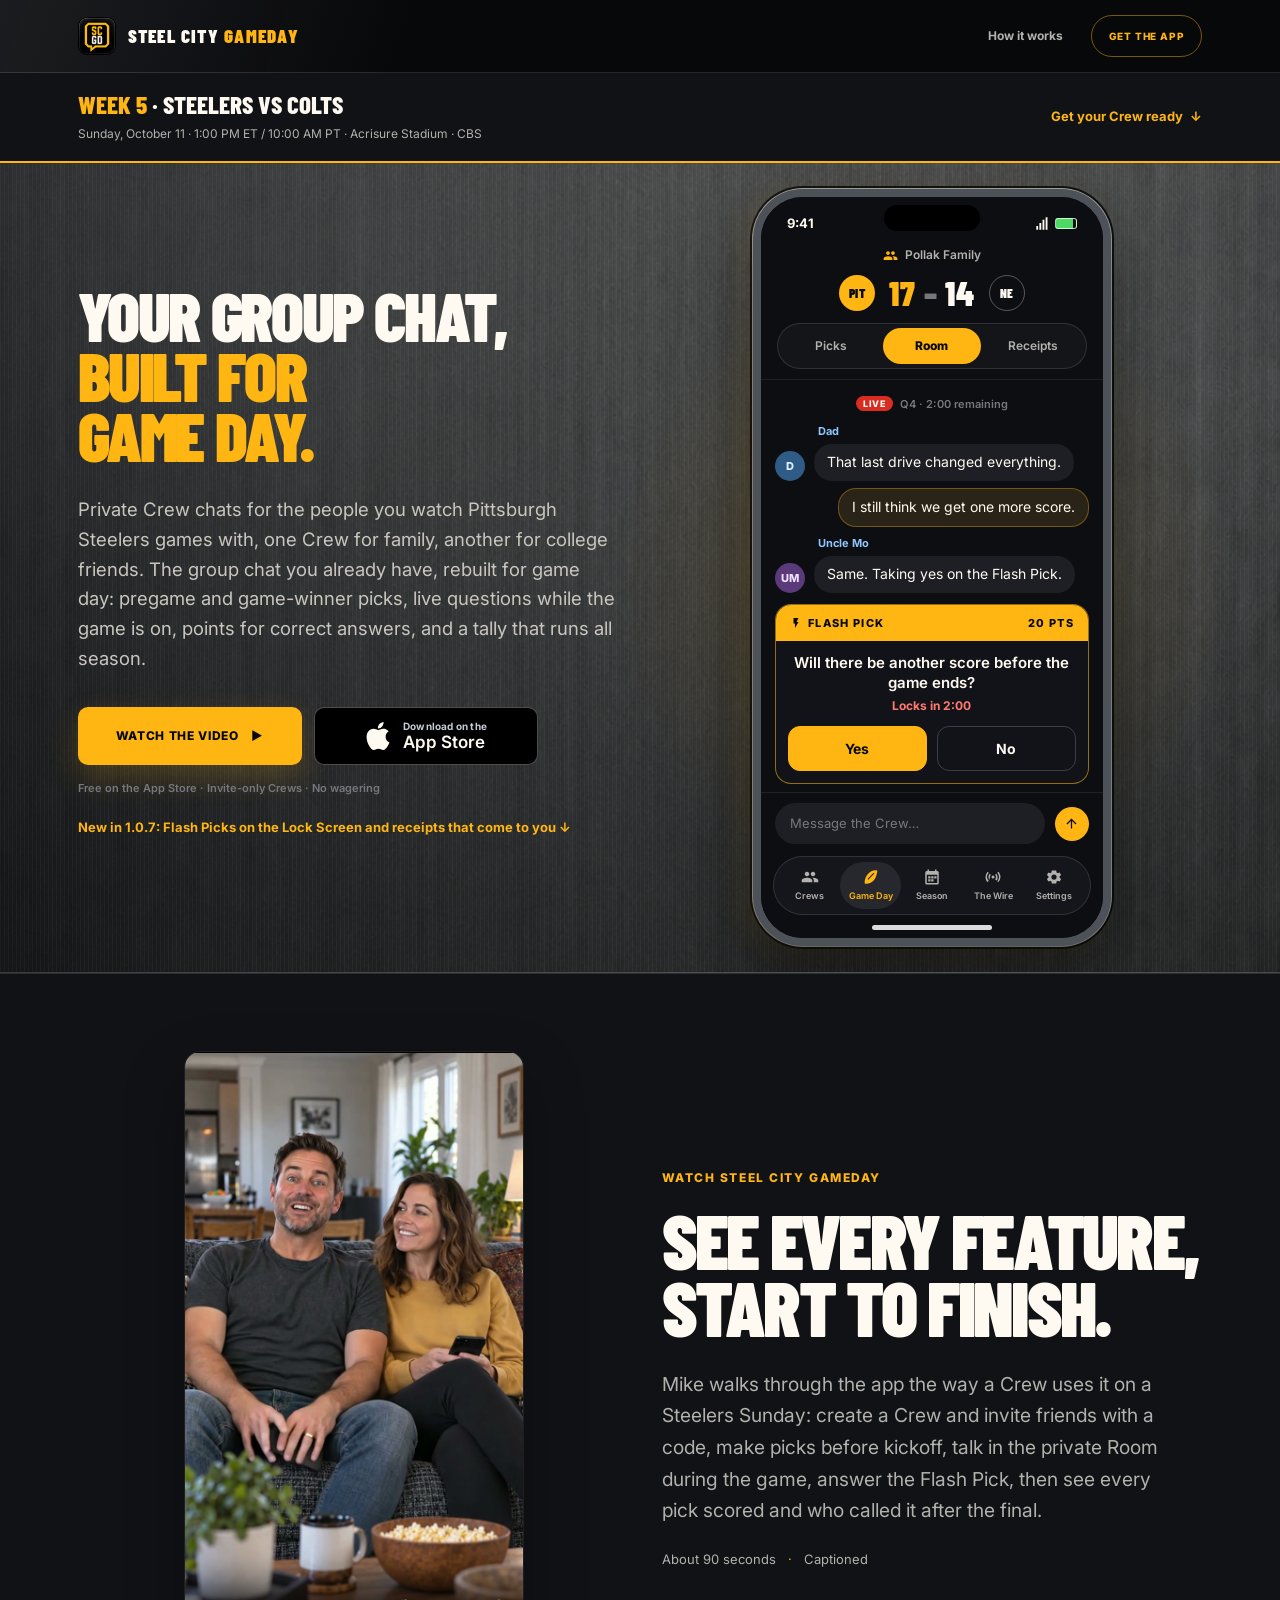
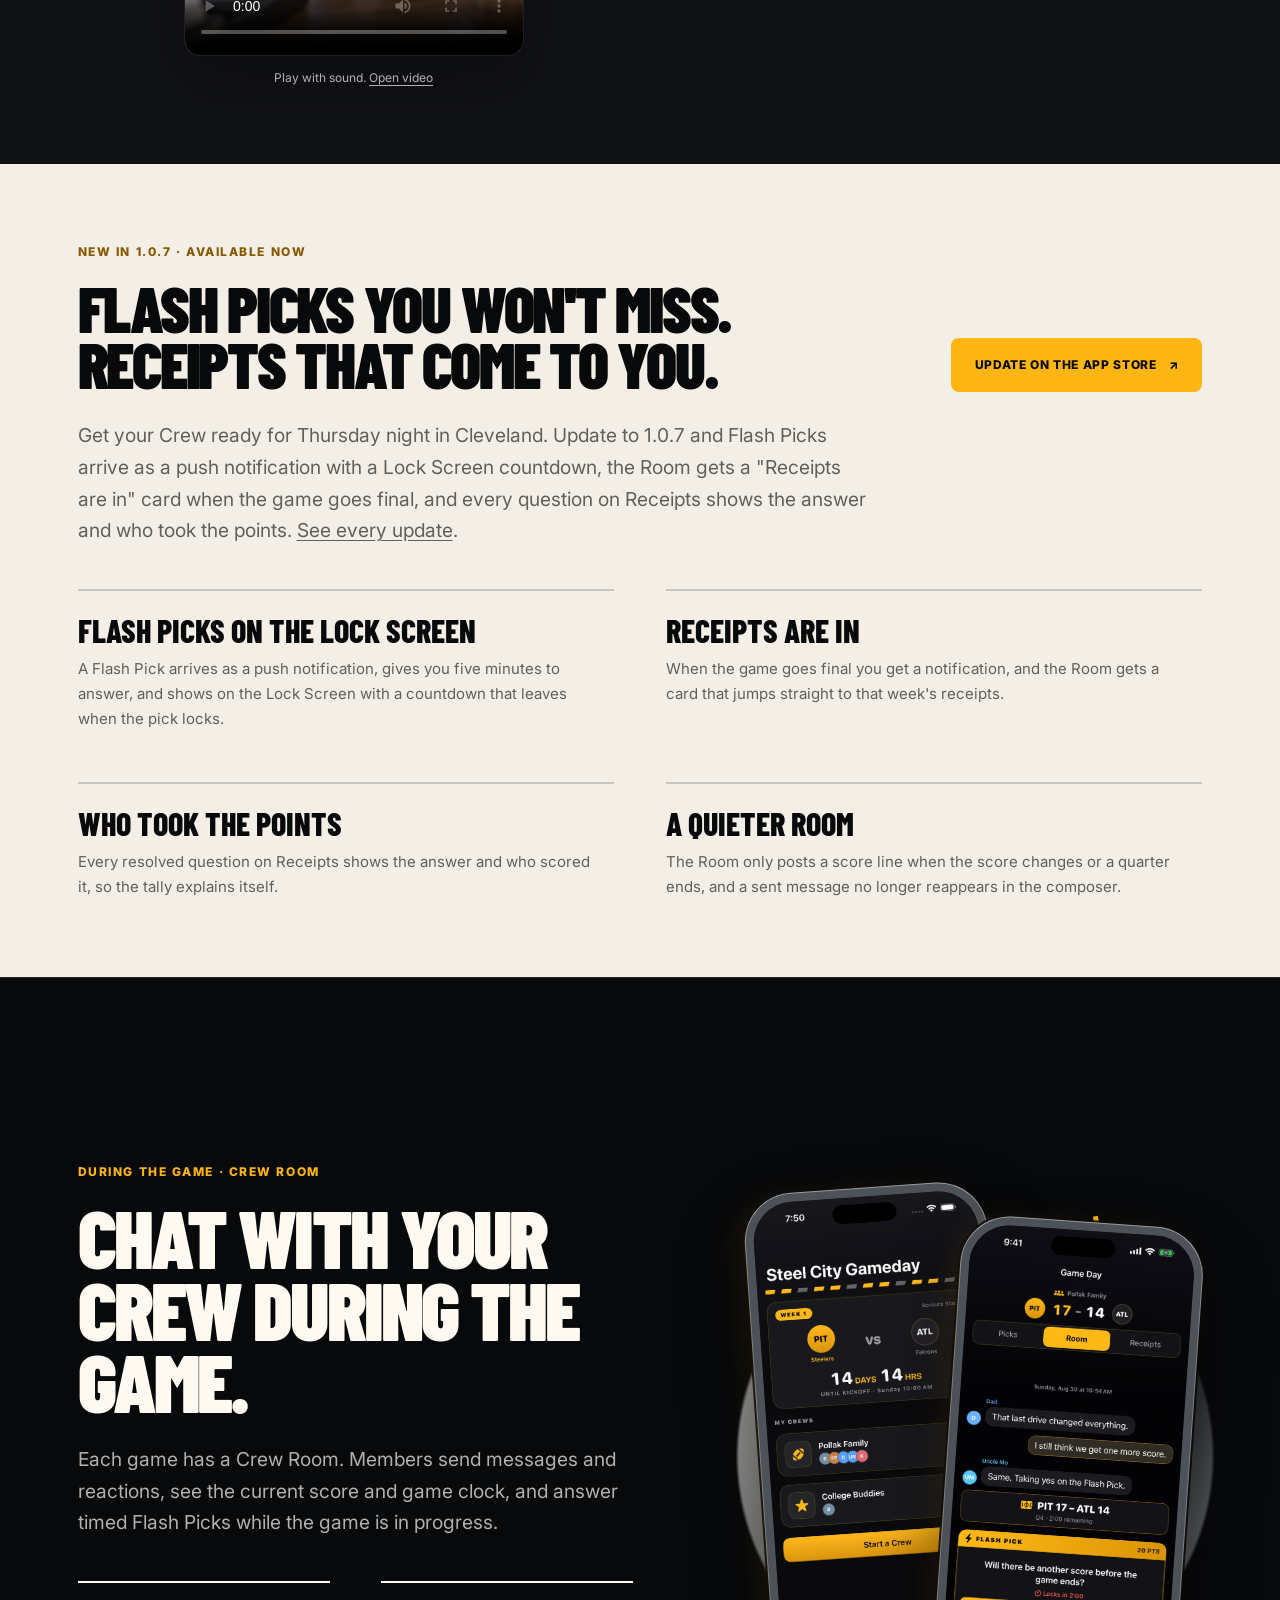
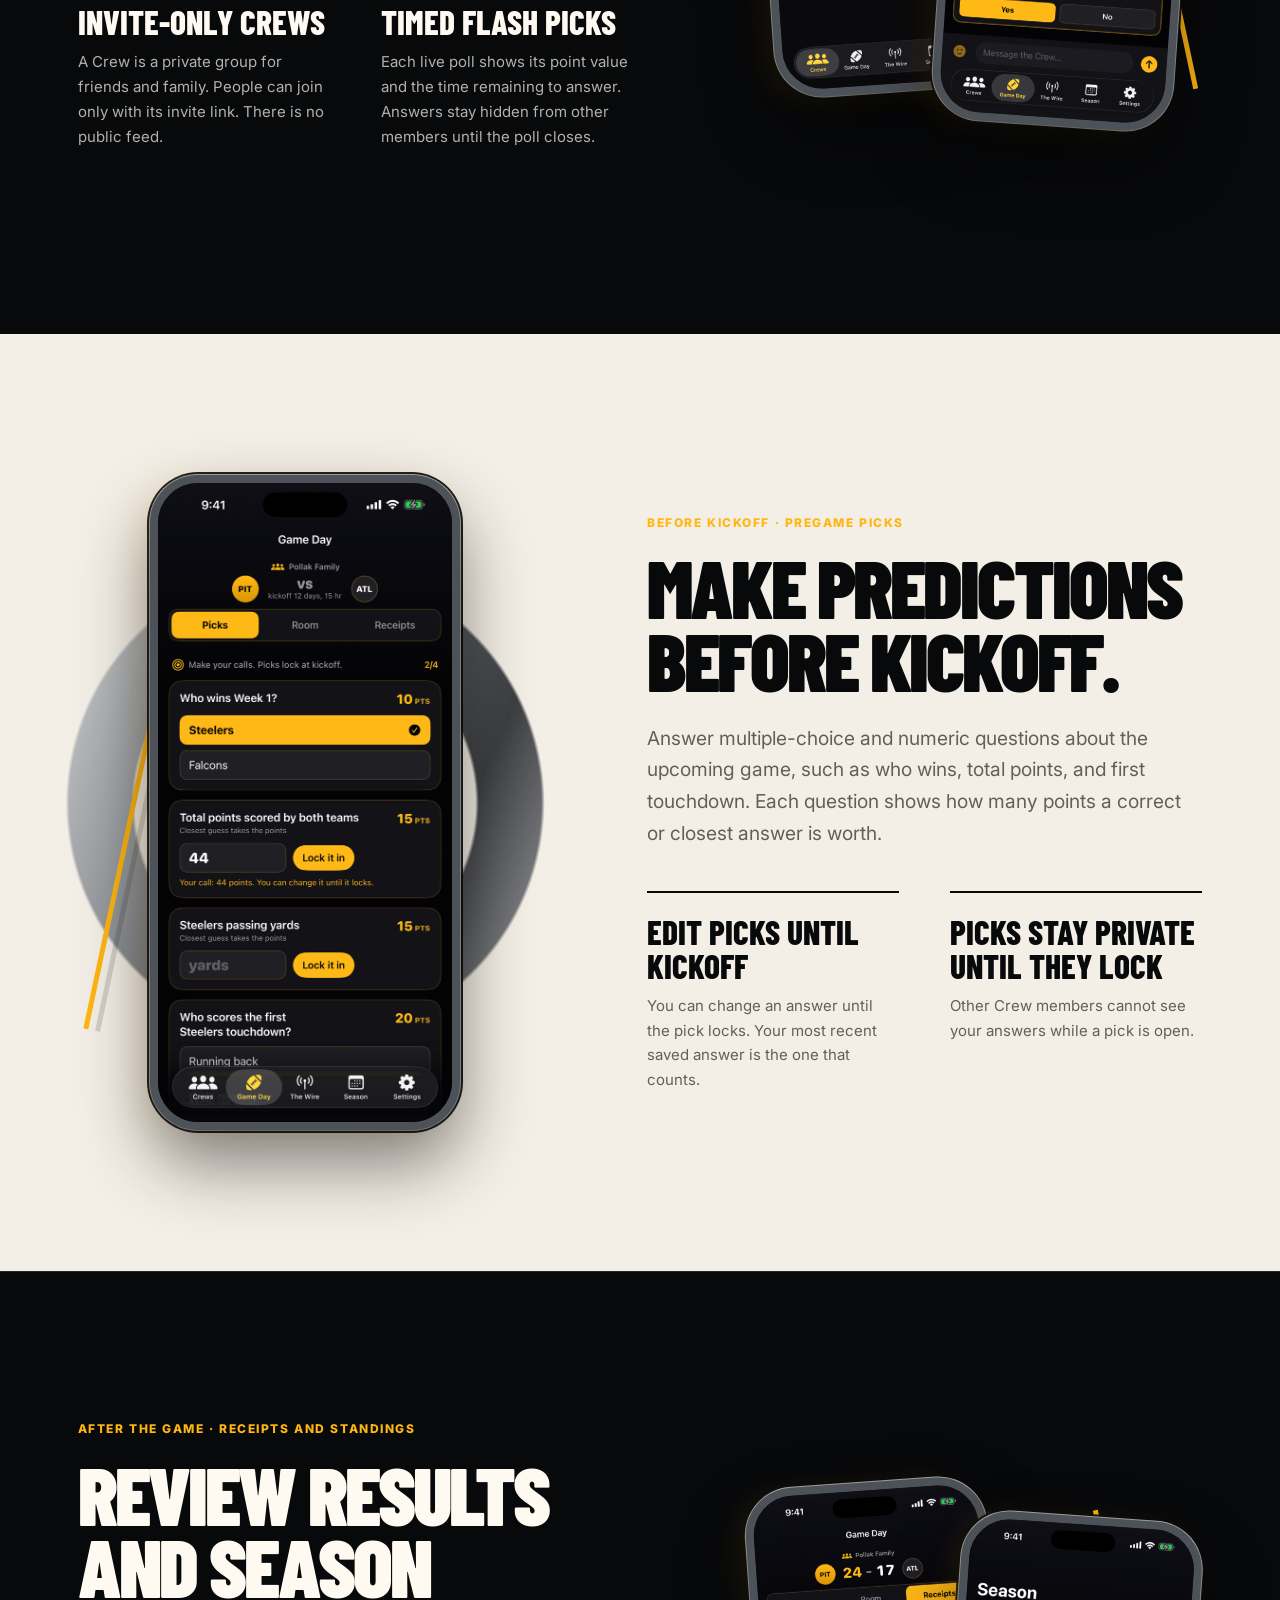
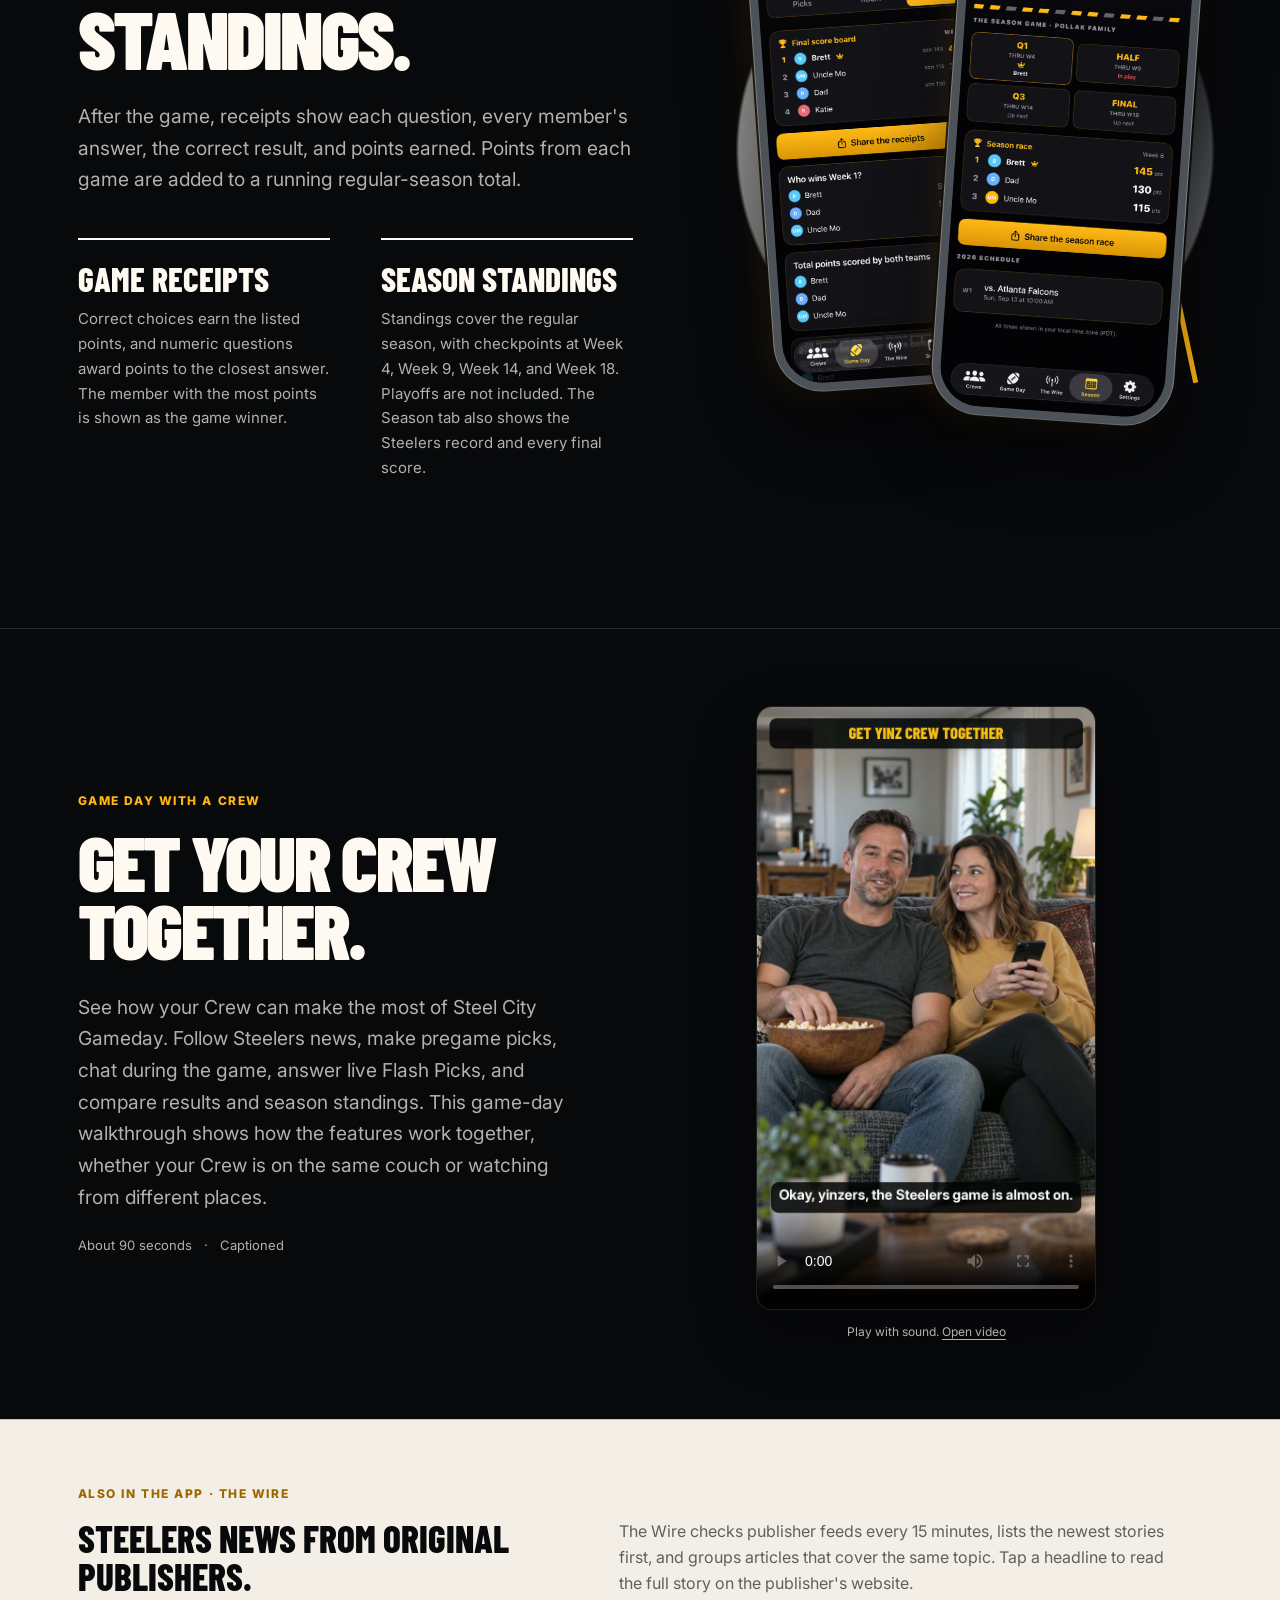
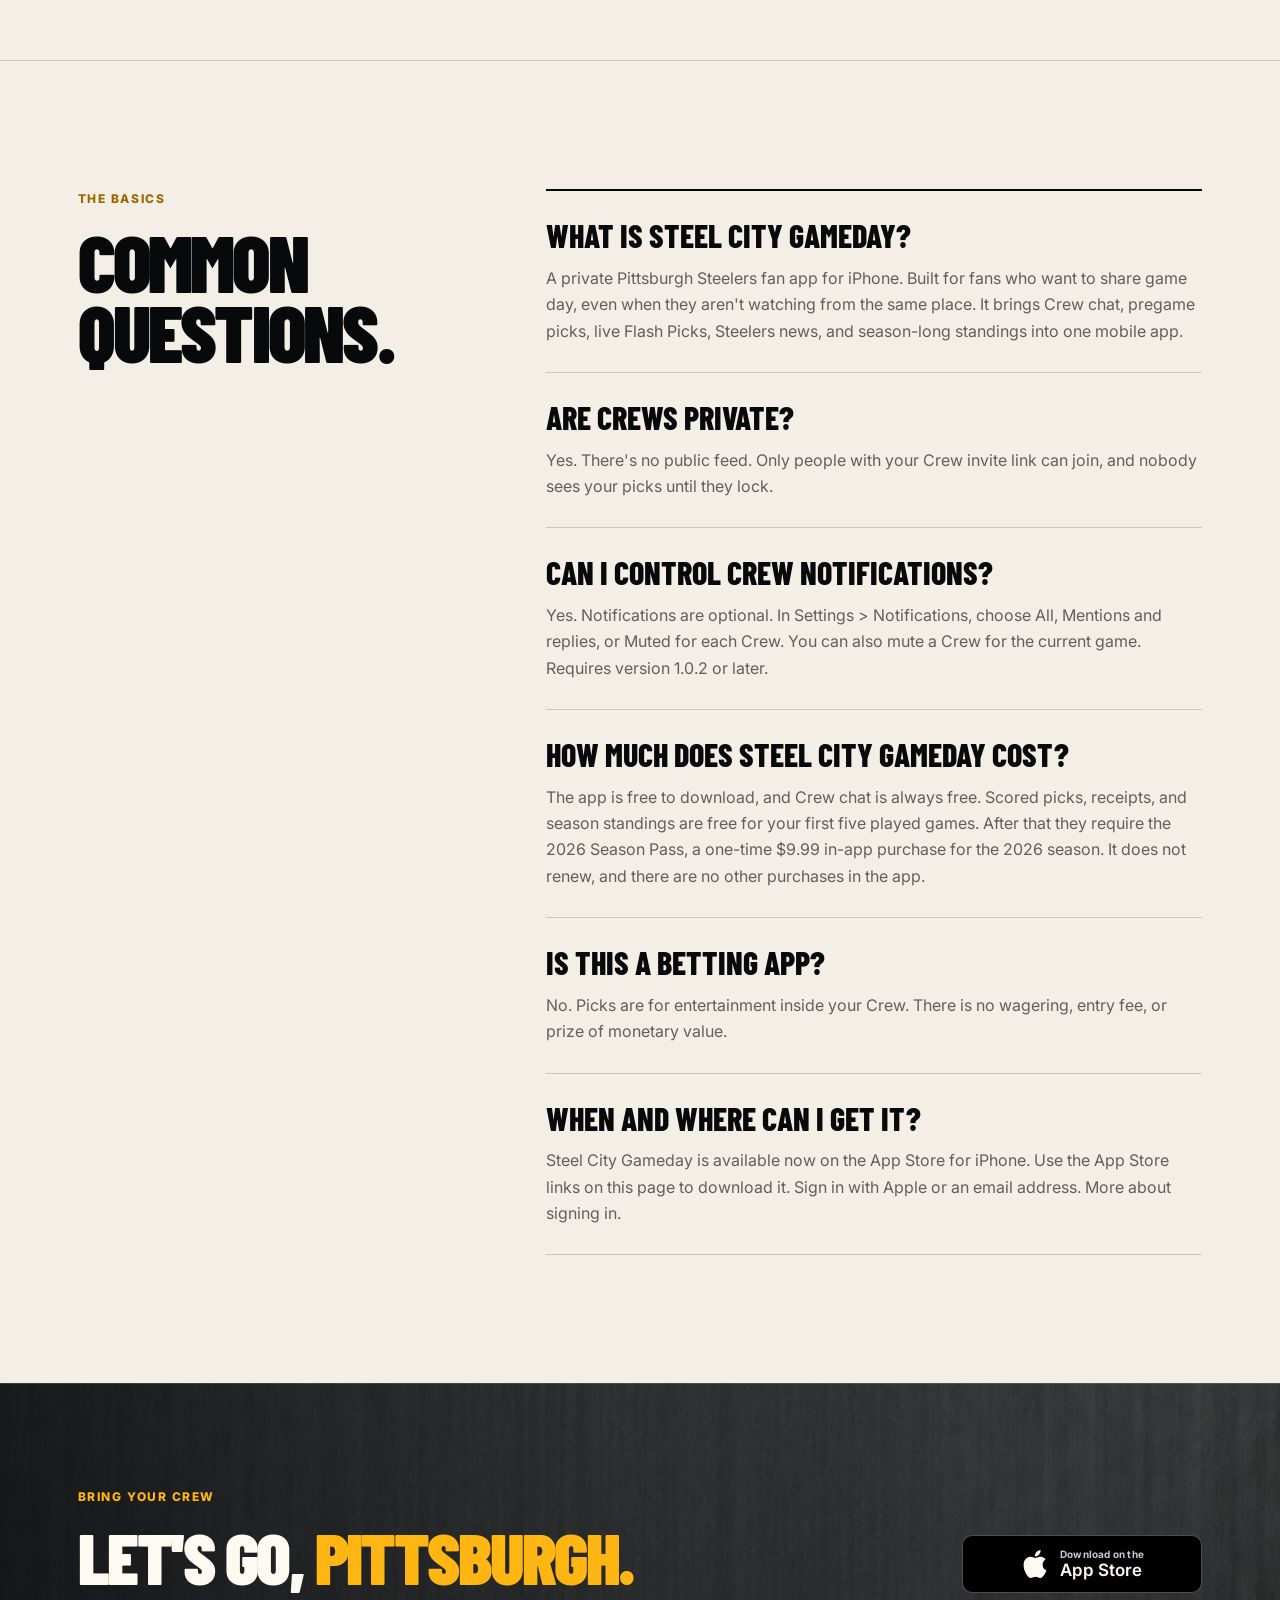
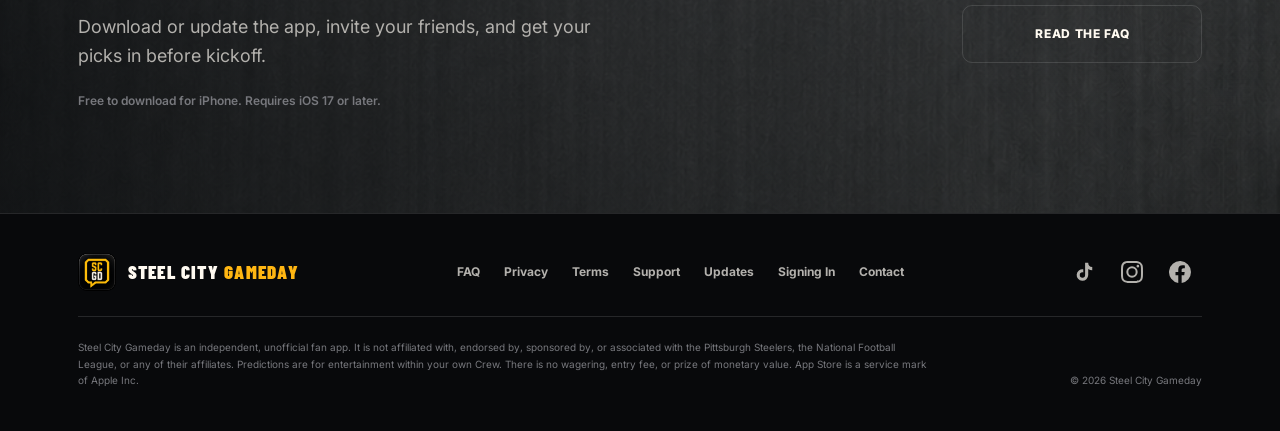
==== index.html @ 8f81e962 "kickoff band: Week 5 vs Colts (Sun Oct 11, 1 PM ET, Acrisure)" ====
<!doctype html>
<html lang="en">
<head>
  <meta charset="utf-8">
  <meta name="viewport" content="width=device-width, initial-scale=1">
  <title>Steel City Gameday | Pittsburgh Steelers Fan App for Picks, Crews and News</title>
  <meta name="description" content="A free Pittsburgh Steelers app for iPhone: private Crew groups, game day picks and predictions, live polls while the game is on, Steelers news, and season standings.">
  <meta name="robots" content="index,follow,max-image-preview:large">
  <meta name="theme-color" content="#08090b">
  <link rel="canonical" href="https://steelcitygameday.com/">
  <link rel="sitemap" type="application/xml" href="https://steelcitygameday.com/sitemap.xml">

  <meta property="og:title" content="Steel City Gameday | Pittsburgh Steelers Fan App">
  <meta property="og:description" content="Your Steelers group chat, rebuilt for game day: private Crews, pregame and game-winner picks, live Flash Picks during the game, and season standings with receipts. Free on the App Store.">
  <meta property="og:type" content="website">
  <meta property="og:url" content="https://steelcitygameday.com/">
  <meta property="og:site_name" content="Steel City Gameday">
  <meta property="og:locale" content="en_US">
  <meta property="og:image" content="https://steelcitygameday.com/assets/og-v3.png">
  <meta property="og:image:width" content="1200">
  <meta property="og:image:height" content="630">
  <meta property="og:image:alt" content="Steel City Gameday family Crew chatting and answering a live Flash Pick">
  <meta name="twitter:card" content="summary_large_image">
  <meta name="twitter:title" content="Steel City Gameday | Pittsburgh Steelers Fan App">
  <meta name="twitter:description" content="Your Steelers group chat, rebuilt for game day: private Crews, pregame and game-winner picks, live Flash Picks during the game, and season standings with receipts. Free on the App Store.">
  <meta name="twitter:image" content="https://steelcitygameday.com/assets/og-v3.png">
  <meta name="twitter:image:alt" content="Steel City Gameday family Crew chatting and answering a live Flash Pick">

  <script type="application/ld+json">
  {
    "@context": "https://schema.org",
    "@graph": [
      {
        "@type": "WebSite",
        "@id": "https://steelcitygameday.com/#website",
        "url": "https://steelcitygameday.com/",
        "name": "Steel City Gameday",
        "description": "A free Pittsburgh Steelers app for iPhone: private Crew groups, game day picks and predictions, live polls while the game is on, Steelers news, and season standings.",
        "inLanguage": "en-US"
      },
      {
        "@type": "MobileApplication",
        "@id": "https://steelcitygameday.com/#app",
        "name": "Steel City Gameday",
        "url": "https://steelcitygameday.com/",
        "description": "A free Pittsburgh Steelers app for iPhone: private Crew groups, game day picks and predictions, live polls while the game is on, Steelers news, and season standings.",
        "softwareVersion": "1.0.7",
        "operatingSystem": "iOS",
        "downloadUrl": "https://apps.apple.com/us/app/steel-city-gameday/id6806732803",
        "applicationCategory": "SportsApplication",
        "image": "https://steelcitygameday.com/assets/icon.png",
        "screenshot": [
          "https://steelcitygameday.com/assets/wire.png",
          "https://steelcitygameday.com/assets/crews.png",
          "https://steelcitygameday.com/assets/picks.png",
          "https://steelcitygameday.com/assets/room.png",
          "https://steelcitygameday.com/assets/receipts.png",
          "https://steelcitygameday.com/assets/season.png"
        ],
        "featureList": [
          "Steelers news updated throughout the week",
          "Private invite-only Crews",
          "Editable Pregame Picks and live Flash Picks",
          "Crew chat",
          "Crew message push notifications and replies from notifications",
          "Highlighted @mentions and per-Crew notification controls",
          "Saved message drafts and restored Room reading position",
          "Season standings and game receipts",
          "Sign in with Apple or email",
          "Steelers news from original publishers"
        ]
      },
      {
        "@type": "FAQPage",
        "@id": "https://steelcitygameday.com/#faq",
        "mainEntity": [
          {
            "@type": "Question",
            "name": "What is Steel City Gameday?",
            "acceptedAnswer": {
              "@type": "Answer",
              "text": "A private Pittsburgh Steelers fan app for iPhone. Built for fans who want to share game day, even when they aren't watching from the same place. It brings Crew chat, pregame picks, live Flash Picks, Steelers news, and season-long standings into one mobile app."
            }
          },
          {
            "@type": "Question",
            "name": "Are Crews private?",
            "acceptedAnswer": {
              "@type": "Answer",
              "text": "Yes. There's no public feed. Only people with your Crew invite link can join, and nobody sees your picks until they lock."
            }
          },
          {
            "@type": "Question",
            "name": "Can I control Crew notifications?",
            "acceptedAnswer": {
              "@type": "Answer",
              "text": "Yes. Notifications are optional. In Settings > Notifications, choose All, Mentions and replies, or Muted for each Crew. You can also mute a Crew for the current game. Requires version 1.0.2 or later."
            }
          },
          {
            "@type": "Question",
            "name": "How much does Steel City Gameday cost?",
            "acceptedAnswer": {
              "@type": "Answer",
              "text": "The app is free to download, and Crew chat is always free. Scored picks, receipts, and season standings are free for your first five played games. After that they require the 2026 Season Pass, a one-time $9.99 in-app purchase for the 2026 season. It does not renew, and there are no other purchases in the app."
            }
          },
          {
            "@type": "Question",
            "name": "Is this a betting app?",
            "acceptedAnswer": {
              "@type": "Answer",
              "text": "No. Picks are for entertainment inside your Crew. There is no wagering, entry fee, or prize of monetary value."
            }
          },
          {
            "@type": "Question",
            "name": "When and where can I get it?",
            "acceptedAnswer": {
              "@type": "Answer",
              "text": "Steel City Gameday is available now on the App Store for iPhone. Use the App Store links on this page to download it. Sign in with Apple or an email address."
            }
          }
        ]
      }
    ]
  }
  </script>

  <link rel="icon" href="assets/icon.png" type="image/png">
  <link rel="apple-touch-icon" href="assets/icon.png">
  <link rel="preconnect" href="https://fonts.googleapis.com">
  <link rel="preconnect" href="https://fonts.gstatic.com" crossorigin>
  <link href="https://fonts.googleapis.com/css2?family=Barlow+Condensed:wght@700;800;900&amp;family=Inter:wght@400;500;600;700;800&amp;display=swap" rel="stylesheet">

  <style>
    :root {
      --ink: #08090b;
      --ink-soft: #111216;
      --panel: #18191e;
      --paper: #f4efe6;
      --paper-muted: #615f5c;
      --white: #fffaf1;
      --muted: #b3b1ad;
      --quiet: #77787d;
      --gold: #ffb612;
      --gold-light: #ffd261;
      --steel: #72777f;
      --steel-light: #c4c7ca;
      --steel-dark: #24272c;
      --line: rgba(255, 255, 255, .12);
      --dark-line: rgba(8, 9, 11, .18);
      --display: "Barlow Condensed", "Arial Narrow", Impact, sans-serif;
      --body: Inter, -apple-system, BlinkMacSystemFont, "Segoe UI", sans-serif;
      --max: 1240px;
      --gutter: clamp(22px, 4.5vw, 64px);
      --section: clamp(84px, 10vw, 144px);
    }

    * { box-sizing: border-box; }
    html { scroll-behavior: smooth; background: var(--ink); }
    body {
      min-width: 320px;
      margin: 0;
      overflow-x: hidden;
      background: var(--ink);
      color: var(--white);
      font: 400 16px/1.65 var(--body);
      -webkit-font-smoothing: antialiased;
      text-rendering: optimizeLegibility;
    }

    a { color: inherit; text-decoration: none; }
    img { display: block; max-width: 100%; height: auto; }
    h1, h2, h3, p, figure { margin: 0; }
    ::selection { background: var(--gold); color: var(--ink); }
    :focus-visible { outline: 3px solid var(--gold); outline-offset: 4px; }

    .skip-link {
      position: fixed;
      z-index: 1000;
      top: 12px;
      left: 12px;
      border-radius: 8px;
      padding: 10px 14px;
      background: var(--gold);
      color: var(--ink);
      font-weight: 800;
      transform: translateY(-160%);
    }
    .skip-link:focus { transform: translateY(0); }
    .wrap { width: min(100%, var(--max)); margin-inline: auto; padding-inline: var(--gutter); }
    .display {
      font-family: var(--display);
      font-weight: 900;
      letter-spacing: -.035em;
      line-height: .88;
      text-transform: uppercase;
    }
    .button {
      display: inline-flex;
      min-height: 54px;
      align-items: center;
      justify-content: center;
      gap: 12px;
      border: 1px solid transparent;
      border-radius: 8px;
      padding-inline: 23px;
      font-size: 12px;
      font-weight: 800;
      letter-spacing: .055em;
      text-transform: uppercase;
      transition: background .2s ease, border-color .2s ease, color .2s ease, transform .2s ease;
    }
    .button:hover { transform: translateY(-2px); }
    .button-primary { background: var(--gold); color: var(--ink); }
    .button-primary:hover { background: var(--gold-light); }
    .button-quiet { border-color: var(--line); color: var(--white); }
    .button-quiet:hover { border-color: rgba(255, 182, 18, .55); color: var(--gold); }

    /* Header */
    .site-header {
      position: relative;
      z-index: 20;
      border-bottom: 1px solid var(--line);
      background:
        linear-gradient(110deg, rgba(107, 112, 119, .2), transparent 32%),
        rgba(8, 9, 11, .96);
    }
    .nav { display: flex; min-height: 72px; align-items: center; gap: 28px; }
    .brand { display: inline-flex; min-height: 44px; align-items: center; gap: 12px; }
    .brand-icon { width: 38px; height: 38px; border-radius: 9px; }
    .brand-name {
      font: 900 19px/.95 var(--display);
      letter-spacing: .065em;
      text-transform: uppercase;
    }
    .brand-name span { color: var(--gold); }
    .nav-link {
      display: inline-flex;
      min-height: 44px;
      align-items: center;
      margin-left: auto;
      color: var(--muted);
      font-size: 12px;
      font-weight: 700;
    }
    .nav-link:hover { color: var(--white); }
    .nav-cta {
      display: inline-flex;
      min-height: 42px;
      align-items: center;
      justify-content: center;
      border: 1px solid rgba(255, 182, 18, .45);
      border-radius: 999px;
      padding-inline: 17px;
      color: var(--gold);
      font-size: 10px;
      font-weight: 800;
      letter-spacing: .08em;
      text-transform: uppercase;
    }
    .nav-cta:hover { background: var(--gold); color: var(--ink); }

    /* Next game */
    .kickoff-band { border-bottom: 2px solid var(--gold); background: var(--ink-soft); }
    .kickoff-inner { display: flex; align-items: center; justify-content: space-between; flex-wrap: wrap; gap: 12px 28px; padding-block: 18px; }
    .kickoff-matchup { font: 800 25px/1.1 var(--display); text-transform: uppercase; }
    .kickoff-matchup span { color: var(--gold); }
    .kickoff-time { margin-top: 5px; color: var(--muted); font-size: 12px; }
    .kickoff-link { display: inline-flex; min-height: 44px; align-items: center; gap: 7px; color: var(--gold); font-size: 13px; font-weight: 700; }
    .kickoff-link:hover { color: var(--gold-light); }

    /* Hero */
    .hero {
      position: relative;
      overflow: hidden;
      border-bottom: 1px solid rgba(255, 255, 255, .16);
      background:
        linear-gradient(105deg, rgba(8, 10, 12, .78) 0%, rgba(8, 10, 12, .58) 48%, rgba(8, 10, 12, .42) 100%),
        url("assets/hero-steel-texture.png") center 46% / cover no-repeat;
      isolation: isolate;
    }
    .hero::before {
      position: absolute;
      inset: 0;
      z-index: -1;
      background:
        repeating-linear-gradient(90deg, rgba(255, 255, 255, .035) 0 1px, rgba(0, 0, 0, .03) 1px 2px, transparent 2px 4px),
        linear-gradient(180deg, rgba(255, 255, 255, .03), rgba(0, 0, 0, .18));
      content: "";
    }
    .hero-grid {
      position: relative;
      display: grid;
      min-height: min(790px, calc(100svh - 73px));
      grid-template-columns: minmax(0, 1fr) minmax(500px, .98fr);
      align-items: stretch;
      gap: clamp(18px, 2.5vw, 40px);
    }
    .hero-copy {
      position: relative;
      z-index: 2;
      display: flex;
      max-width: 650px;
      flex-direction: column;
      justify-content: center;
      padding-block: 76px;
      padding-right: 12px;
    }
    .hero h1 { max-width: 660px; font-size: clamp(60px, 5.3vw, 78px); }
    .hero h1 span { display: block; }
    .hero h1 .gold { color: var(--gold); }
    .hero-lede {
      max-width: 585px;
      margin-top: 30px;
      color: #c9c6c0;
      font-size: clamp(17px, 1.45vw, 20px);
      line-height: 1.6;
    }
    .hero-actions { display: flex; flex-wrap: wrap; gap: 12px; margin-top: 34px; }
    .hero-actions .button-primary {
      width: 224px;
      min-height: 58px;
      border-radius: 10px;
      box-shadow: 0 12px 30px rgba(255, 182, 18, .2);
    }
    .appstore-download {
      display: inline-flex;
      width: 224px;
      min-height: 58px;
      align-items: center;
      justify-content: center;
      gap: 11px;
      border: 1px solid rgba(255, 255, 255, .3);
      border-radius: 10px;
      padding: 7px 14px;
      background: #000;
      color: var(--white);
    }
    .appstore-download:hover { border-color: var(--gold); }
    .appstore-download:focus-visible { outline: 3px solid var(--gold); outline-offset: 4px; }
    .appstore-download svg { width: 28px; height: 28px; flex: 0 0 auto; fill: currentColor; }
    .appstore-download-text { display: flex; flex-direction: column; line-height: 1; }
    .appstore-download-text small {
      color: #c3ccd4;
      font-size: 10px;
      font-weight: 700;
      letter-spacing: .02em;
    }
    .appstore-download-text strong { margin-top: 3px; font-size: 17px; font-weight: 600; }
    .hero-note { margin-top: 14px; color: var(--quiet); font-size: 11px; font-weight: 600; }
    .hero-release { align-self: flex-start; display: inline-flex; min-height: 44px; align-items: center; margin-top: 8px; color: var(--gold); font-size: 13px; font-weight: 700; }
    .hero-release:hover { color: var(--gold-light); }

    /* Hero: live Crew Room card */
    .hero-art {
      position: relative;
      display: flex;
      align-items: center;
      justify-content: center;
      padding-block: 26px;
    }
    .hero-art::before {
      position: absolute;
      inset: 12% -6% 8% -10%;
      z-index: 0;
      background: radial-gradient(ellipse at 50% 50%, rgba(255, 182, 18, .16) 0%, rgba(255, 182, 18, .05) 45%, transparent 70%);
      content: "";
      pointer-events: none;
    }
    .room-phone {
      position: relative;
      z-index: 1;
      width: min(100%, 358px);
      overflow: hidden;
      border: 8px solid #4d5158;
      border-radius: 50px;
      background: #0d0e11;
      box-shadow:
        0 34px 70px rgba(0, 0, 0, .5),
        -10px 4px 28px rgba(255, 182, 18, .1),
        0 0 0 1px #a3a7ad,
        0 0 0 3px rgba(8, 9, 11, .9);
    }
    .room {
      display: flex;
      width: 100%;
      aspect-ratio: 9 / 19.5;
      flex-direction: column;
      background: #0d0e11;
      color: var(--white);
      font-family: var(--body);
      overflow: hidden;
    }
    .room-status {
      position: relative;
      display: flex;
      height: 44px;
      align-items: center;
      justify-content: space-between;
      padding: 8px 26px 0;
      font-size: 13px;
      font-weight: 700;
    }
    .room-status::before {
      position: absolute;
      top: 8px;
      left: 50%;
      width: 96px;
      height: 26px;
      border-radius: 999px;
      background: #000;
      content: "";
      transform: translateX(-50%);
    }
    .room-status svg { width: 15px; height: 15px; fill: currentColor; }
    .room-status-icons { display: flex; align-items: center; gap: 5px; }
    .room-status-icons i {
      display: inline-block;
      width: 22px;
      height: 11px;
      border: 1.5px solid rgba(255, 255, 255, .75);
      border-radius: 3px;
      background: linear-gradient(90deg, #4cd964 0 85%, transparent 85%);
    }
    .room-head {
      padding: 4px 16px 10px;
      border-bottom: 1px solid rgba(255, 255, 255, .08);
    }
    .room-crew {
      display: flex;
      align-items: center;
      justify-content: center;
      gap: 7px;
      color: var(--muted);
      font-size: 12px;
      font-weight: 600;
    }
    .room-crew svg { width: 15px; height: 15px; fill: var(--gold); }
    .room-score {
      display: flex;
      align-items: center;
      justify-content: center;
      gap: 14px;
      margin-top: 10px;
    }
    .room-team {
      display: inline-flex;
      width: 36px;
      height: 36px;
      align-items: center;
      justify-content: center;
      border-radius: 50%;
      font: 900 13px/1 var(--display);
      letter-spacing: .04em;
    }
    .room-team.pit { background: var(--gold); color: var(--ink); }
    .room-team.opp { border: 1.5px solid rgba(255, 255, 255, .3); color: var(--white); }
    .room-score-num {
      font: 900 34px/1 var(--display);
      letter-spacing: .02em;
    }
    .room-score-num .pit { color: var(--gold); }
    .room-score-num .dash { margin-inline: 8px; color: var(--quiet); }
    .room-tabs {
      display: grid;
      grid-template-columns: repeat(3, 1fr);
      gap: 4px;
      margin-top: 12px;
      border: 1px solid rgba(255, 255, 255, .12);
      border-radius: 999px;
      padding: 4px;
      background: rgba(255, 255, 255, .03);
    }
    .room-tab {
      border-radius: 999px;
      padding: 8px 0;
      color: var(--muted);
      font-size: 12px;
      font-weight: 600;
      text-align: center;
    }
    .room-tab.on { background: var(--gold); color: var(--ink); font-weight: 800; }
    .room-body {
      display: flex;
      min-height: 0;
      flex: 1;
      flex-direction: column;
      justify-content: flex-end;
      gap: 7px;
      padding: 8px 14px 8px;
      overflow: hidden;
    }
    .room-body > * { flex-shrink: 0; }
    .msg { display: grid; grid-template-columns: 30px 1fr; gap: 9px; align-items: end; }
    .msg-avatar {
      display: inline-flex;
      width: 30px;
      height: 30px;
      align-items: center;
      justify-content: center;
      border-radius: 50%;
      background: #2f5c86;
      color: #dbeeff;
      font-size: 11px;
      font-weight: 800;
    }
    .msg-avatar.alt { background: #5a3a7a; color: #eee0ff; }
    .msg-body { display: flex; flex-direction: column; gap: 4px; }
    .msg-name { padding-left: 4px; color: #8ec5ff; font-size: 11px; font-weight: 700; }
    .msg-bubble {
      width: fit-content;
      max-width: 100%;
      border-radius: 18px;
      padding: 9px 13px;
      background: #1e1f25;
      font-size: 14px;
      line-height: 1.35;
    }
    .msg.me { grid-template-columns: 1fr; justify-items: end; }
    .msg.me .msg-bubble { background: #2a2418; border: 1px solid rgba(255, 182, 18, .35); }
    .room-stamp {
      display: flex;
      align-items: center;
      justify-content: center;
      gap: 7px;
      margin-bottom: 2px;
      color: var(--quiet);
      font-size: 11px;
      font-weight: 600;
    }
    .live {
      border-radius: 999px;
      padding: 3px 7px;
      background: #d92d20;
      color: #fff;
      font: 800 9px/1 var(--body);
      letter-spacing: .1em;
    }
    .flash {
      margin-top: 4px;
      border: 1px solid rgba(255, 182, 18, .55);
      border-radius: 16px;
      background: #121319;
      overflow: hidden;
    }
    .flash-head {
      display: flex;
      align-items: center;
      justify-content: space-between;
      padding: 9px 14px;
      background: var(--gold);
      color: var(--ink);
      font-size: 11px;
      font-weight: 800;
      letter-spacing: .12em;
      text-transform: uppercase;
    }
    .flash-head span { display: inline-flex; align-items: center; gap: 6px; }
    .flash-head svg { width: 12px; height: 12px; fill: currentColor; }
    .flash-q { padding: 12px 14px 4px; font-size: 15px; font-weight: 600; line-height: 1.3; text-align: center; }
    .flash-lock { color: #ff7a6e; font-size: 12px; font-weight: 700; text-align: center; }
    .flash-actions { display: grid; grid-template-columns: 1fr 1fr; gap: 10px; padding: 10px 12px 12px; }
    .flash-btn {
      border: 1px solid rgba(255, 255, 255, .18);
      border-radius: 12px;
      padding: 10px 0;
      font-size: 14px;
      font-weight: 700;
      text-align: center;
    }
    .flash-btn.yes { border-color: var(--gold); background: var(--gold); color: var(--ink); }
    .room-composer {
      display: flex;
      align-items: center;
      gap: 10px;
      border-top: 1px solid rgba(255, 255, 255, .08);
      padding: 10px 14px 8px;
    }
    .room-composer span {
      flex: 1;
      border-radius: 999px;
      padding: 10px 15px;
      background: #1e1f25;
      color: var(--quiet);
      font-size: 13px;
    }
    .room-composer i {
      display: inline-flex;
      width: 34px;
      height: 34px;
      align-items: center;
      justify-content: center;
      border-radius: 50%;
      background: var(--gold);
    }
    .room-composer i svg { width: 15px; height: 15px; fill: var(--ink); }
    .room-tabbar {
      display: grid;
      grid-template-columns: repeat(5, 1fr);
      margin: 4px 12px 10px;
      border: 1px solid rgba(255, 255, 255, .12);
      border-radius: 999px;
      padding: 5px;
      background: #15161b;
    }
    .room-tabbar span {
      display: flex;
      flex-direction: column;
      align-items: center;
      gap: 3px;
      border-radius: 999px;
      padding: 6px 0 5px;
      color: var(--muted);
      font-size: 9px;
      font-weight: 600;
    }
    .room-tabbar span.on { background: rgba(255, 255, 255, .08); color: var(--gold); }
    .room-tabbar svg { width: 18px; height: 18px; fill: currentColor; }
    .room-home {
      width: 120px;
      height: 5px;
      margin: 0 auto 8px;
      border-radius: 999px;
      background: rgba(255, 255, 255, .85);
    }

    @keyframes room-in {
      from { opacity: 0; transform: translateY(10px); }
      to { opacity: 1; transform: none; }
    }
    .room-body > * { animation: room-in .5s ease both; }
    .room-body > :nth-child(2) { animation-delay: .25s; }
    .room-body > :nth-child(3) { animation-delay: .7s; }
    .room-body > :nth-child(4) { animation-delay: 1.15s; }
    .room-body > :nth-child(5) { animation-delay: 1.6s; }
    .room-body > .room-stamp { animation: none; }

    /* Featured film */
    .video-feature {
      border-top: 1px solid var(--line);
      padding-block: clamp(56px, 6vw, 80px);
      background: var(--ink-soft);
      scroll-margin-top: 24px;
    }
    .video-grid {
      display: grid;
      grid-template-columns: minmax(0, 1fr) minmax(500px, .98fr);
      grid-template-areas: "player copy";
      align-items: center;
      gap: clamp(18px, 2.5vw, 40px);
    }
    .video-copy { grid-area: copy; }
    .video-copy h2 { max-width: 620px; font-size: clamp(52px, 6vw, 80px); }
    .video-copy .feature-lede { max-width: 500px; color: var(--muted); }
    .video-detail { margin-top: 22px; color: var(--muted); font-size: 13px; }
    .video-detail span { margin-inline: 8px; color: var(--gold); }
    .video-player { grid-area: player; width: min(100%, 340px); justify-self: center; scroll-margin-block: 24px; }
    .video-player video {
      display: block;
      width: 100%;
      height: auto;
      aspect-ratio: 9 / 16;
      border: 1px solid var(--line);
      border-radius: 16px;
      background: #000;
      box-shadow: 0 24px 60px rgba(0, 0, 0, .3);
    }
    .video-player figcaption { margin-top: 12px; color: var(--muted); font-size: 12px; text-align: center; }
    .video-player figcaption a { text-decoration: underline; text-underline-offset: 3px; }
    .video-feature-alt { background: var(--ink); }
    @media (min-width: 961px) {
      .video-feature-alt .video-grid { grid-template-columns: minmax(500px, .98fr) minmax(0, 1fr); grid-template-areas: "copy player"; }
    }
    @media (max-width: 960px) {
      .video-grid { grid-template-columns: minmax(0, 1fr); grid-template-areas: "copy" "player"; gap: 32px; }
      .video-copy h2 { max-width: 540px; }
    }

    /* App sections */
    .feature-section {
      overflow: hidden;
      border-top: 1px solid var(--line);
      padding-block: var(--section);
    }
    .feature-section.light { background: var(--paper); color: var(--ink); }
    .feature-section.dark { background: var(--ink); color: var(--white); }
    .feature-grid {
      display: grid;
      grid-template-columns: minmax(340px, .9fr) minmax(0, 1.1fr);
      align-items: center;
      gap: clamp(58px, 9vw, 122px);
    }
    .feature-grid.media-right { grid-template-columns: minmax(0, 1.1fr) minmax(340px, .9fr); }
    .feature-kicker {
      margin-bottom: 18px;
      color: var(--gold);
      font-size: 12px;
      font-weight: 800;
      letter-spacing: .13em;
      text-transform: uppercase;
    }
    .feature-section h2 { max-width: 720px; font-size: clamp(60px, 6.4vw, 88px); }
    .feature-lede {
      max-width: 630px;
      margin-top: 28px;
      font-size: clamp(17px, 1.5vw, 20px);
      line-height: 1.65;
    }
    .feature-section.light .feature-lede,
    .feature-section.light .feature-point p { color: var(--paper-muted); }
    .feature-section.dark .feature-lede,
    .feature-section.dark .feature-point p { color: var(--muted); }
    .feature-points {
      display: grid;
      grid-template-columns: repeat(2, minmax(0, 1fr));
      gap: clamp(28px, 4vw, 52px);
      margin-top: 42px;
    }
    .feature-point { border-top: 2px solid currentColor; padding-top: 23px; }
    .feature-point h3 {
      font: 800 clamp(26px, 2.6vw, 34px)/1 var(--display);
      text-transform: uppercase;
    }
    .feature-point p { max-width: 520px; margin-top: 11px; font-size: 15px; }
    .feature-stage {
      position: relative;
      display: grid;
      min-height: 680px;
      overflow: visible;
      place-items: center;
      isolation: isolate;
    }
    .feature-stage::before {
      position: absolute;
      top: 50%;
      left: 50%;
      z-index: -1;
      width: min(108%, 510px);
      aspect-ratio: 1;
      border-radius: 50%;
      background:
        linear-gradient(126deg, #d3d5d7 0%, #777c83 36%, #202328 72%, #aeb1b5 100%),
        repeating-linear-gradient(164deg, rgba(255, 255, 255, .09) 0 1px, transparent 1px 7px);
      content: "";
      opacity: .86;
      transform: translate(-50%, -50%) rotate(-12deg);
      -webkit-mask-image: radial-gradient(circle, transparent 0 49%, #000 50% 68%, transparent 69%);
      mask-image: radial-gradient(circle, transparent 0 49%, #000 50% 68%, transparent 69%);
    }
    .feature-stage::after {
      position: absolute;
      top: 15%;
      left: 12%;
      z-index: -1;
      width: 5px;
      height: 69%;
      background: var(--gold);
      box-shadow: 12px 0 0 rgba(8, 9, 11, .14);
      content: "";
      transform: rotate(12deg);
    }
    .media-right .feature-stage::after { right: 12%; left: auto; transform: rotate(-12deg); }
    .stage-phone {
      position: relative;
      z-index: 1;
      width: min(69%, 310px);
      overflow: hidden;
      border: 8px solid #4d5158;
      border-radius: 48px;
      background: #101115;
      box-shadow:
        0 34px 70px rgba(0, 0, 0, .48),
        -10px 4px 28px rgba(255, 182, 18, .09),
        0 0 0 1px #a3a7ad,
        0 0 0 3px rgba(8, 9, 11, .9);
    }
    .stage-phone img { width: 100%; }
    .feature-stage-dual {
      display: flex;
      min-height: 700px;
      align-items: center;
      justify-content: center;
    }
    .feature-stage-dual .stage-phone { width: min(53%, 270px); }
    .feature-stage-dual .stage-phone:first-child { transform: rotate(-4deg) translateY(-16px); }
    .feature-stage-dual .stage-phone:last-child { z-index: 2; margin-left: -54px; transform: rotate(4deg) translateY(18px); }

    /* Latest release */
    .release-section { padding-block: clamp(56px, 6vw, 80px); }
    .release-heading { display: flex; align-items: flex-end; justify-content: space-between; flex-wrap: wrap; gap: 24px; }
    .release-section .feature-kicker { color: #875800; }
    .release-section h2 { max-width: 690px; font-size: clamp(46px, 5vw, 68px); }
    .release-section .feature-lede { max-width: 790px; }
    .release-section .feature-lede a { text-decoration: underline; text-underline-offset: 3px; }
    .release-section .feature-point { border-color: var(--dark-line); }
    .release-section .feature-point h3 { font-size: clamp(25px, 2.6vw, 32px); }
    .release-section .button { flex-shrink: 0; }
    .release-section :focus-visible { outline-color: var(--ink); }

    /* The Wire strip */
    .wire-strip { border-top: 1px solid var(--dark-line); padding-block: clamp(44px, 5vw, 64px); background: var(--paper); color: var(--ink); }
    .wire-grid {
      display: grid;
      grid-template-columns: minmax(0, .9fr) minmax(0, 1.1fr);
      align-items: center;
      column-gap: clamp(24px, 5vw, 72px);
      row-gap: 16px;
    }
    .wire-grid .feature-kicker { grid-column: 1 / -1; margin-bottom: 0; color: #9d6700; }
    .wire-grid h2 { font: 800 clamp(28px, 2.9vw, 38px)/1.02 var(--display); text-transform: uppercase; }
    .wire-grid p:not(.feature-kicker) { max-width: 560px; color: var(--paper-muted); font-size: 16px; line-height: 1.6; }

    /* Closing band */
    .closing {
      border-top: 1px solid var(--line);
      padding-block: clamp(72px, 8vw, 112px);
      background:
        linear-gradient(105deg, rgba(8, 10, 12, .84) 0%, rgba(8, 10, 12, .66) 60%, rgba(8, 10, 12, .5) 100%),
        url("assets/hero-steel-texture.png") center 60% / cover no-repeat;
    }
    .closing-grid {
      display: grid;
      grid-template-columns: minmax(0, 1.2fr) auto;
      align-items: center;
      gap: clamp(32px, 6vw, 96px);
    }
    .closing h2 { max-width: 640px; font-size: clamp(52px, 5.6vw, 80px); }
    .closing h2 .gold { color: var(--gold); }
    .closing-note { margin-top: 20px; color: var(--quiet); font-size: 12px; font-weight: 600; }
    .closing-invite { max-width: 520px; margin-top: 24px; color: var(--muted); font-size: 18px; }
    .closing-actions { display: flex; flex-direction: column; align-items: stretch; gap: 12px; }
    .closing-actions .appstore-download, .closing-actions .button { width: 240px; min-height: 58px; border-radius: 10px; }

    /* FAQ */
    .faq { border-top: 1px solid var(--dark-line); padding-block: var(--section); background: var(--paper); color: var(--ink); }
    .faq-grid {
      display: grid;
      grid-template-columns: minmax(280px, .7fr) minmax(0, 1.3fr);
      align-items: start;
      gap: clamp(52px, 9vw, 120px);
    }
    .faq-intro { position: sticky; top: 32px; }
    .faq-kicker { margin-bottom: 18px; color: #9d6700; font-size: 12px; font-weight: 800; letter-spacing: .13em; text-transform: uppercase; }
    .faq h2 { max-width: 500px; font-size: clamp(58px, 6.2vw, 84px); }
    .faq-list { border-top: 2px solid var(--ink); }
    .faq-item { border-bottom: 1px solid var(--dark-line); padding-block: 28px; }
    .faq-item h3 { font: 800 clamp(25px, 2.5vw, 32px)/1.05 var(--display); text-transform: uppercase; }
    .faq-item p { max-width: 720px; margin-top: 12px; color: var(--paper-muted); font-size: 16px; line-height: 1.65; }

    /* Footer */
    footer { border-top: 1px solid var(--line); padding-block: 36px 42px; }
    .footer-top { display: flex; align-items: center; justify-content: space-between; gap: 30px; }
    .footer-links { display: flex; flex-wrap: wrap; gap: 6px 24px; }
    .footer-links a {
      display: inline-flex;
      min-height: 44px;
      align-items: center;
      color: var(--muted);
      font-size: 12px;
      font-weight: 700;
    }
    .footer-links a:hover { color: var(--white); }
    .footer-social { display: flex; align-items: center; gap: 4px; }
    .footer-social a {
      display: inline-flex;
      width: 44px;
      height: 44px;
      align-items: center;
      justify-content: center;
      border-radius: 10px;
      color: var(--muted);
      transition: color .15s ease, background-color .15s ease;
    }
    .footer-social a:hover, .footer-social a:focus-visible { color: var(--gold); background: rgba(255, 255, 255, .06); }
    .footer-social svg { width: 22px; height: 22px; fill: currentColor; }
    .footer-bottom {
      display: flex;
      align-items: end;
      justify-content: space-between;
      gap: 30px;
      margin-top: 22px;
      border-top: 1px solid var(--line);
      padding-top: 22px;
    }
    .disclaimer { max-width: 850px; color: var(--quiet); font-size: 10px; line-height: 1.65; }
    .copyright { flex: 0 0 auto; color: var(--quiet); font-size: 10px; }

    @media (max-width: 960px) {
      .hero-grid { min-height: 0; grid-template-columns: 1fr; }
      .hero-copy { max-width: 760px; padding-block: 72px 64px; padding-right: 0; }
      .hero-art { width: 100%; padding-block: 0 64px; }
      .feature-grid, .feature-grid.media-right { grid-template-columns: 1fr; }
      .feature-copy { order: 1; }
      .feature-stage { order: 2; min-height: 650px; }
      .faq-grid { grid-template-columns: 1fr; }
      .faq-intro { position: static; }
      .closing-grid { grid-template-columns: 1fr; }
      .closing-actions { flex-direction: row; flex-wrap: wrap; }
    }

    @media (max-width: 620px) {
      :root { --gutter: 20px; --section: 78px; }
      .nav { min-height: 66px; gap: 12px; }
      .nav-link { display: none; }
      .nav-cta { margin-left: auto; padding-inline: 13px; font-size: 9px; min-height: 36px; }
      .brand-icon { width: 35px; height: 35px; }
      .brand-name { max-width: 116px; font-size: 17px; }

      .hero-copy { padding-block: 54px 18px; }
      .hero h1 { font-size: clamp(50px, 15vw, 64px); }
      .hero-lede { margin-top: 23px; font-size: 17px; }
      .hero-actions { flex-direction: column; margin-top: 28px; }
      .hero-actions .button, .appstore-download { width: 100%; }
      .hero-note { text-align: center; }
      .hero-art { padding-block: 8px 56px; }
      .room-phone { width: 100%; border-width: 7px; border-radius: 44px; }
      .room-body > .msg:first-of-type { display: none; }

      .feature-grid, .feature-grid.media-right { gap: 46px; }
      .feature-section h2 { font-size: 56px; }
      .feature-lede { margin-top: 22px; font-size: 17px; }
      .feature-points { grid-template-columns: 1fr; gap: 28px; margin-top: 34px; }
      .feature-point { padding-top: 20px; }
      .feature-point h3 { font-size: 29px; }
      .feature-stage { min-height: 520px; }
      .stage-phone { width: min(68%, 270px); border-width: 7px; border-radius: 42px; }
      .feature-stage-dual { min-height: 560px; }
      .feature-stage-dual .stage-phone { width: min(56%, 240px); }
      .feature-stage-dual .stage-phone:last-child { margin-left: -46px; }

      .wire-grid { grid-template-columns: 1fr; gap: 14px; }
      .closing-grid { grid-template-columns: 1fr; }
      .closing h2 { font-size: 50px; }
      .closing-actions .appstore-download, .closing-actions .button { width: 100%; }
      .faq-grid { gap: 42px; }
      .faq h2 { font-size: 56px; }
      .faq-item { padding-block: 24px; }

      .footer-top { align-items: flex-start; flex-direction: column; }
      .footer-links { width: 100%; justify-content: space-between; }
      .footer-social { margin-left: -11px; }
      .footer-bottom { display: block; }
      .copyright { margin-top: 18px; }
    }

    @media (prefers-reduced-motion: reduce) {
      html { scroll-behavior: auto; }
      *, *::before, *::after { transition-duration: .01ms !important; animation: none !important; }
    }
  </style>
</head>

<body id="top">
  <a class="skip-link" href="#main">Skip to content</a>

  <header class="site-header">
    <div class="wrap nav">
      <a class="brand" href="#top" aria-label="Steel City Gameday home">
        <img class="brand-icon" src="assets/icon.png" alt="" width="38" height="38">
        <span class="brand-name">Steel City <span>Gameday</span></span>
      </a>
      <a class="nav-link" href="#experience">How it works</a>
      <a class="nav-cta" href="https://apps.apple.com/us/app/steel-city-gameday/id6806732803" target="_blank" rel="noopener">Get the app</a>
    </div>
  </header>

  <main id="main">
    <aside class="kickoff-band" aria-label="Week 5 vs Indianapolis">
      <div class="wrap kickoff-inner">
        <div>
          <p class="kickoff-matchup"><span>Week 5</span> · Steelers vs Colts</p>
          <p class="kickoff-time"><time datetime="2026-10-11T13:00:00-04:00">Sunday, October 11 · 1:00 PM ET / 10:00 AM PT</time> · Acrisure Stadium · CBS</p>
        </div>
        <a class="kickoff-link" href="#latest">Get your Crew ready <span aria-hidden="true">↓</span></a>
      </div>
    </aside>
    <section class="hero" aria-labelledby="hero-title">
      <div class="wrap hero-grid">
        <div class="hero-copy">
          <h1 class="display" id="hero-title">
            <span>Your group chat,</span>
            <span class="gold">built for</span>
            <span class="gold">game day.</span>
          </h1>
          <p class="hero-lede">Private Crew chats for the people you watch Pittsburgh Steelers games with, one Crew for family, another for college friends. The group chat you already have, rebuilt for game day: pregame and game-winner picks, live questions while the game is on, points for correct answers, and a tally that runs all season.</p>
          <div class="hero-actions">
            <a class="button button-primary" href="#gameday-walkthrough-player">Watch the video <span aria-hidden="true">▶</span></a>
          <a class="appstore-download" href="https://apps.apple.com/us/app/steel-city-gameday/id6806732803" aria-label="Download Steel City Gameday on the App Store">
            <svg viewBox="0 0 24 24" aria-hidden="true" focusable="false"><path d="M12.152 6.896c-.948 0-2.415-1.078-3.96-1.04-2.04.027-3.91 1.183-4.961 3.014-2.117 3.675-.546 9.103 1.519 12.09 1.013 1.454 2.208 3.09 3.792 3.031 1.52-.065 2.09-.987 3.935-.987 1.831 0 2.35.987 3.96.948 1.637-.026 2.676-1.48 3.676-2.948 1.156-1.688 1.636-3.325 1.662-3.415-.039-.013-3.182-1.221-3.22-4.857-.026-3.04 2.48-4.494 2.597-4.559-1.429-2.09-3.623-2.324-4.39-2.376-2-.156-3.675 1.09-4.61 1.09zM15.53 3.83c.843-1.012 1.4-2.427 1.245-3.83-1.207.052-2.662.805-3.532 1.818-.78.896-1.454 2.338-1.273 3.714 1.338.104 2.715-.688 3.559-1.701"></path></svg>
            <span class="appstore-download-text"><small>Download on the</small><strong>App Store</strong></span>
          </a>
          </div>
          <p class="hero-note">Free on the App Store · Invite-only Crews · No wagering</p>
          <a class="hero-release" href="#latest">New in 1.0.7: Flash Picks on the Lock Screen and receipts that come to you <span aria-hidden="true">&nbsp;↓</span></a>
        </div>

        <figure class="hero-art" aria-label="Example Crew Room during a Steelers game, with live chat and a Flash Pick">
          <div class="room-phone" aria-hidden="true">
          <div class="room">
            <div class="room-status">
              <span>9:41</span>
              <span class="room-status-icons"><svg viewBox="0 0 24 24"><path d="M2 22h3v-6H2v6zm5 0h3V11H7v11zm5 0h3V6h-3v16zm5 0h3V2h-3v20z"/></svg><i></i></span>
            </div>
            <div class="room-head">
              <div class="room-crew">
                <svg viewBox="0 0 24 24" aria-hidden="true"><path d="M16 11c1.66 0 3-1.34 3-3s-1.34-3-3-3-3 1.34-3 3 1.34 3 3 3zm-8 0c1.66 0 3-1.34 3-3S9.66 5 8 5 5 6.34 5 8s1.34 3 3 3zm0 2c-2.33 0-7 1.17-7 3.5V19h14v-2.5c0-2.33-4.67-3.5-7-3.5zm8 0c-.29 0-.62.02-.97.05 1.16.84 1.97 1.97 1.97 3.45V19h6v-2.5c0-2.33-4.67-3.5-7-3.5z"/></svg>
                Pollak Family
              </div>
              <div class="room-score">
                <span class="room-team pit">PIT</span>
                <span class="room-score-num"><span class="pit">17</span><span class="dash">–</span>14</span>
                <span class="room-team opp">NE</span>
              </div>
              <div class="room-tabs">
                <span class="room-tab">Picks</span>
                <span class="room-tab on">Room</span>
                <span class="room-tab">Receipts</span>
              </div>
            </div>
            <div class="room-body">
              <p class="room-stamp"><span class="live">LIVE</span> Q4 · 2:00 remaining</p>
              <div class="msg">
                <span class="msg-avatar">D</span>
                <div class="msg-body"><span class="msg-name">Dad</span><span class="msg-bubble">That last drive changed everything.</span></div>
              </div>
              <div class="msg me">
                <div class="msg-body"><span class="msg-bubble">I still think we get one more score.</span></div>
              </div>
              <div class="msg">
                <span class="msg-avatar alt">UM</span>
                <div class="msg-body"><span class="msg-name">Uncle Mo</span><span class="msg-bubble">Same. Taking yes on the Flash Pick.</span></div>
              </div>
              <div class="flash">
                <div class="flash-head">
                  <span><svg viewBox="0 0 24 24" aria-hidden="true"><path d="M7 2v11h3v9l7-12h-4l4-8z"/></svg>Flash Pick</span>
                  <span>20 pts</span>
                </div>
                <p class="flash-q">Will there be another score before the game ends?</p>
                <p class="flash-lock">Locks in 2:00</p>
                <div class="flash-actions">
                  <span class="flash-btn yes">Yes</span>
                  <span class="flash-btn">No</span>
                </div>
              </div>
            </div>
            <div class="room-composer">
              <span>Message the Crew…</span>
              <i><svg viewBox="0 0 24 24" aria-hidden="true"><path d="M4 12l1.41 1.41L11 7.83V20h2V7.83l5.58 5.59L20 12l-8-8-8 8z"/></svg></i>
            </div>
            <div class="room-tabbar">
              <span><svg viewBox="0 0 24 24"><path d="M16 11c1.66 0 3-1.34 3-3s-1.34-3-3-3-3 1.34-3 3 1.34 3 3 3zm-8 0c1.66 0 3-1.34 3-3S9.66 5 8 5 5 6.34 5 8s1.34 3 3 3zm0 2c-2.33 0-7 1.17-7 3.5V19h14v-2.5c0-2.33-4.67-3.5-7-3.5zm8 0c-.29 0-.62.02-.97.05 1.16.84 1.97 1.97 1.97 3.45V19h6v-2.5c0-2.33-4.67-3.5-7-3.5z"/></svg>Crews</span>
              <span class="on"><svg viewBox="0 0 24 24"><path d="M20.5 3.5c-3.6-1.2-8.3.2-11.7 3.6S3.2 15.5 3.5 20.5c3.6 1.2 8.3-.2 11.7-3.6s4.5-8.1 5.3-13.4zM8.4 15.6l-1.1-1.1 8.2-8.2 1.1 1.1-8.2 8.2z"/></svg>Game Day</span>
              <span><svg viewBox="0 0 24 24"><path d="M19 4h-1V2h-2v2H8V2H6v2H5a2 2 0 00-2 2v14a2 2 0 002 2h14a2 2 0 002-2V6a2 2 0 00-2-2zm0 16H5V9h14v11zM7 11h3v3H7zm4 0h3v3h-3zm4 0h3v3h-3zM7 15h3v3H7zm4 0h3v3h-3z"/></svg>Season</span>
              <span><svg viewBox="0 0 24 24"><path d="M12 10a2 2 0 100 4 2 2 0 000-4zm-5.7 5.7l1.4-1.4A4 4 0 018 12c0-1.2.4-2.2 1.1-3l-1.4-1.4A6 6 0 006 12c0 1.7.7 3.2 1.7 4.3zm11.4 0A6 6 0 0018 12c0-1.7-.7-3.2-1.7-4.3l-1.4 1.4c.7.8 1.1 1.8 1.1 3s-.4 2.2-1.1 3l1.4 1.4zM4.9 18.5l1.4-1.4A8 8 0 014 12c0-2.2.9-4.2 2.3-5.7L4.9 4.9A10 10 0 002 12c0 2.8 1.1 5.3 2.9 7.1zm14.2 0A10 10 0 0022 12c0-2.8-1.1-5.3-2.9-7.1l-1.4 1.4A8 8 0 0120 12c0 2.2-.9 4.2-2.3 5.7l1.4 1.4z"/></svg>The Wire</span>
              <span><svg viewBox="0 0 24 24"><path d="M19.4 13a7.6 7.6 0 000-2l2.1-1.6-2-3.5-2.5 1a7.7 7.7 0 00-1.7-1L15 3.3H9L8.7 5.9a7.7 7.7 0 00-1.7 1l-2.5-1-2 3.5L4.6 11a7.6 7.6 0 000 2l-2.1 1.6 2 3.5 2.5-1c.5.4 1.1.7 1.7 1l.3 2.6h6l.3-2.6c.6-.3 1.2-.6 1.7-1l2.5 1 2-3.5L19.4 13zM12 15.5a3.5 3.5 0 110-7 3.5 3.5 0 010 7z"/></svg>Settings</span>
            </div>
            <div class="room-home"></div>
          </div>
          </div>
        </figure>
      </div>
    </section>

    <section class="video-feature" id="walkthrough" aria-labelledby="walkthrough-title">
      <div class="wrap video-grid">
        <div class="video-copy">
          <p class="feature-kicker">Watch Steel City Gameday</p>
          <h2 class="display" id="walkthrough-title">See every feature, start to finish.</h2>
          <p class="feature-lede">Mike walks through the app the way a Crew uses it on a Steelers Sunday: create a Crew and invite friends with a code, make picks before kickoff, talk in the private Room during the game, answer the Flash Pick, then see every pick scored and who called it after the final.</p>
          <p class="video-detail">About 90 seconds <span aria-hidden="true">·</span> Captioned</p>
        </div>
        <figure class="video-player" id="gameday-walkthrough-player">
          <video id="gameday-walkthrough" controls playsinline preload="metadata" poster="assets/gameday-walkthrough-poster.jpg?v=1" width="720" height="1280" aria-label="Steel City Gameday: full feature walkthrough" aria-describedby="walkthrough-caption">
            <source src="assets/gameday-walkthrough.mp4?v=1" type="video/mp4">
            <p><a href="assets/gameday-walkthrough.mp4?v=1">Watch the Steel City Gameday walkthrough.</a></p>
          </video>
          <figcaption id="walkthrough-caption">Play with sound. <a href="assets/gameday-walkthrough.mp4?v=1">Open video</a></figcaption>
        </figure>
      </div>
    </section>

    <section class="feature-section light release-section" id="latest" aria-labelledby="release-title">
      <div class="wrap">
        <div class="release-heading">
          <div>
            <p class="feature-kicker">New in 1.0.7 · Available now</p>
            <h2 class="display" id="release-title">Flash Picks you won't miss. Receipts that come to you.</h2>
          </div>
          <a class="button button-primary" href="https://apps.apple.com/us/app/steel-city-gameday/id6806732803" target="_blank" rel="noopener noreferrer">Update on the App Store <span aria-hidden="true">↗</span></a>
        </div>
        <p class="feature-lede">Get your Crew ready for Thursday night in Cleveland. Update to 1.0.7 and Flash Picks arrive as a push notification with a Lock Screen countdown, the Room gets a "Receipts are in" card when the game goes final, and every question on Receipts shows the answer and who took the points. <a href="updates/">See every update</a>.</p>
        <div class="feature-points">
          <article class="feature-point">
            <h3>Flash Picks on the Lock Screen</h3>
            <p>A Flash Pick arrives as a push notification, gives you five minutes to answer, and shows on the Lock Screen with a countdown that leaves when the pick locks.</p>
          </article>
          <article class="feature-point">
            <h3>Receipts are in</h3>
            <p>When the game goes final you get a notification, and the Room gets a card that jumps straight to that week's receipts.</p>
          </article>
          <article class="feature-point">
            <h3>Who took the points</h3>
            <p>Every resolved question on Receipts shows the answer and who scored it, so the tally explains itself.</p>
          </article>
          <article class="feature-point">
            <h3>A quieter Room</h3>
            <p>The Room only posts a score line when the score changes or a quarter ends, and a sent message no longer reappears in the composer.</p>
          </article>
        </div>
      </div>
    </section>

    <section class="feature-section dark" id="experience" aria-labelledby="live-title">
      <div class="wrap feature-grid media-right">
        <div class="feature-copy">
          <p class="feature-kicker">During the game · Crew Room</p>
          <h2 class="display" id="live-title">Chat with your Crew during the game.</h2>
          <p class="feature-lede">Each game has a Crew Room. Members send messages and reactions, see the current score and game clock, and answer timed Flash Picks while the game is in progress.</p>
          <div class="feature-points">
            <article class="feature-point">
              <h3>Invite-only Crews</h3>
              <p>A Crew is a private group for friends and family. People can join only with its invite link. There is no public feed.</p>
            </article>
            <article class="feature-point">
              <h3>Timed Flash Picks</h3>
              <p>Each live poll shows its point value and the time remaining to answer. Answers stay hidden from other members until the poll closes.</p>
            </article>
          </div>
        </div>

        <figure class="feature-stage feature-stage-dual">
          <div class="stage-phone">
            <img src="assets/crews.png" alt="The Crews tab with the next Steelers matchup and a list of private groups" width="620" height="1347" loading="lazy">
          </div>
          <div class="stage-phone">
            <img src="assets/room.png" alt="The live Crew Room with game chat, score and clock, and a timed Flash Pick" width="620" height="1347" loading="lazy">
          </div>
        </figure>
      </div>
    </section>

    <section class="feature-section light" aria-labelledby="pregame-title">
      <div class="wrap feature-grid">
        <figure class="feature-stage">
          <div class="stage-phone">
            <img src="assets/picks.png" alt="Pregame Picks with editable answers, closest-guess questions, and point values" width="620" height="1347" loading="lazy">
          </div>
        </figure>

        <div class="feature-copy">
          <p class="feature-kicker">Before kickoff · Pregame Picks</p>
          <h2 class="display" id="pregame-title">Make predictions before kickoff.</h2>
          <p class="feature-lede">Answer multiple-choice and numeric questions about the upcoming game, such as who wins, total points, and first touchdown. Each question shows how many points a correct or closest answer is worth.</p>
          <div class="feature-points">
            <article class="feature-point">
              <h3>Edit picks until kickoff</h3>
              <p>You can change an answer until the pick locks. Your most recent saved answer is the one that counts.</p>
            </article>
            <article class="feature-point">
              <h3>Picks stay private until they lock</h3>
              <p>Other Crew members cannot see your answers while a pick is open.</p>
            </article>
          </div>
        </div>
      </div>
    </section>

    <section class="feature-section dark" id="season" aria-labelledby="after-title">
      <div class="wrap feature-grid media-right">
        <div class="feature-copy">
          <p class="feature-kicker">After the game · Receipts and Standings</p>
          <h2 class="display" id="after-title">Review results and season standings.</h2>
          <p class="feature-lede">After the game, receipts show each question, every member's answer, the correct result, and points earned. Points from each game are added to a running regular-season total.</p>
          <div class="feature-points">
            <article class="feature-point">
              <h3>Game receipts</h3>
              <p>Correct choices earn the listed points, and numeric questions award points to the closest answer. The member with the most points is shown as the game winner.</p>
            </article>
            <article class="feature-point">
              <h3>Season standings</h3>
              <p>Standings cover the regular season, with checkpoints at Week 4, Week 9, Week 14, and Week 18. Playoffs are not included. The Season tab also shows the Steelers record and every final score.</p>
            </article>
          </div>
        </div>

        <figure class="feature-stage feature-stage-dual">
          <div class="stage-phone">
            <img src="assets/receipts.png" alt="The final game receipts with the weekly winner, each member's points, and revealed picks" width="620" height="1347" loading="lazy">
          </div>
          <div class="stage-phone">
            <img src="assets/season.png" alt="The cumulative season race with Q1, halftime, Q3, and regular-season final checkpoints" width="620" height="1347" loading="lazy">
          </div>
        </figure>
      </div>
    </section>

    <section class="video-feature video-feature-alt" id="video" aria-labelledby="video-title">
      <div class="wrap video-grid">
        <div class="video-copy">
          <p class="feature-kicker">Game day with a Crew</p>
          <h2 class="display" id="video-title">Get your Crew together.</h2>
          <p class="feature-lede">See how your Crew can make the most of Steel City Gameday. Follow Steelers news, make pregame picks, chat during the game, answer live Flash Picks, and compare results and season standings. This game-day walkthrough shows how the features work together, whether your Crew is on the same couch or watching from different places.</p>
          <p class="video-detail">About 90 seconds <span aria-hidden="true">·</span> Captioned</p>
        </div>
        <figure class="video-player" id="gameday-video-player">
          <video id="gameday-video" controls playsinline preload="metadata" poster="assets/gameday-video-poster.jpg?v=5" width="720" height="1280" aria-label="Steel City Gameday: Get your Crew together" aria-describedby="video-caption">
            <source src="assets/gameday-video.mp4?v=6" type="video/mp4">
            <p><a href="assets/gameday-video.mp4?v=6">Watch the Steel City Gameday video.</a></p>
          </video>
          <figcaption id="video-caption">Play with sound. <a href="assets/gameday-video.mp4?v=6">Open video</a></figcaption>
        </figure>
      </div>
    </section>

    <section class="wire-strip" aria-labelledby="wire-title">
      <div class="wrap wire-grid">
        <p class="feature-kicker">Also in the app · The Wire</p>
        <h2 id="wire-title">Steelers news from original publishers.</h2>
        <p>The Wire checks publisher feeds every 15 minutes, lists the newest stories first, and groups articles that cover the same topic. Tap a headline to read the full story on the publisher's website.</p>
      </div>
    </section>

    <section class="faq" id="faq" aria-labelledby="faq-title">
      <div class="wrap faq-grid">
        <div class="faq-intro">
          <p class="faq-kicker">The basics</p>
          <h2 class="display" id="faq-title">Common questions.</h2>
        </div>
        <div class="faq-list">
          <article class="faq-item">
            <h3>What is Steel City Gameday?</h3>
            <p>A private Pittsburgh Steelers fan app for iPhone. Built for fans who want to share game day, even when they aren't watching from the same place. It brings Crew chat, pregame picks, live Flash Picks, Steelers news, and season-long standings into one mobile app.</p>
          </article>
          <article class="faq-item">
            <h3>Are Crews private?</h3>
            <p>Yes. There's no public feed. Only people with your Crew invite link can join, and nobody sees your picks until they lock.</p>
          </article>
          <article class="faq-item">
            <h3>Can I control Crew notifications?</h3>
            <p>Yes. Notifications are optional. In Settings &gt; Notifications, choose All, Mentions and replies, or Muted for each Crew. You can also mute a Crew for the current game. Requires version 1.0.2 or later.</p>
          </article>
          <article class="faq-item">
            <h3>How much does Steel City Gameday cost?</h3>
            <p>The app is free to download, and Crew chat is always free. Scored picks, receipts, and season standings are free for your first five played games. After that they require the 2026 Season Pass, a one-time $9.99 in-app purchase for the 2026 season. It does not renew, and there are no other purchases in the app.</p>
          </article>
          <article class="faq-item">
            <h3>Is this a betting app?</h3>
            <p>No. Picks are for entertainment inside your Crew. There is no wagering, entry fee, or prize of monetary value.</p>
          </article>
          <article class="faq-item">
            <h3>When and where can I get it?</h3>
            <p>Steel City Gameday is available now on the App Store for iPhone. Use the App Store links on this page to download it. Sign in with Apple or an email address. <a href="account/">More about signing in</a>.</p>
          </article>
        </div>
      </div>
    </section>

    <section class="closing" aria-labelledby="closing-title">
      <div class="wrap closing-grid">
        <div>
          <p class="feature-kicker">Bring your Crew</p>
          <h2 class="display" id="closing-title">Let's go, <span class="gold">Pittsburgh.</span></h2>
          <p class="closing-invite">Download or update the app, invite your friends, and get your picks in before kickoff.</p>
          <p class="closing-note">Free to download for iPhone. Requires iOS 17 or later.</p>
        </div>
        <div class="closing-actions">
          <a class="appstore-download" href="https://apps.apple.com/us/app/steel-city-gameday/id6806732803" aria-label="Download Steel City Gameday on the App Store">
            <svg viewBox="0 0 24 24" aria-hidden="true" focusable="false"><path d="M12.152 6.896c-.948 0-2.415-1.078-3.96-1.04-2.04.027-3.91 1.183-4.961 3.014-2.117 3.675-.546 9.103 1.519 12.09 1.013 1.454 2.208 3.09 3.792 3.031 1.52-.065 2.09-.987 3.935-.987 1.831 0 2.35.987 3.96.948 1.637-.026 2.676-1.48 3.676-2.948 1.156-1.688 1.636-3.325 1.662-3.415-.039-.013-3.182-1.221-3.22-4.857-.026-3.04 2.48-4.494 2.597-4.559-1.429-2.09-3.623-2.324-4.39-2.376-2-.156-3.675 1.09-4.61 1.09zM15.53 3.83c.843-1.012 1.4-2.427 1.245-3.83-1.207.052-2.662.805-3.532 1.818-.78.896-1.454 2.338-1.273 3.714 1.338.104 2.715-.688 3.559-1.701"></path></svg>
            <span class="appstore-download-text"><small>Download on the</small><strong>App Store</strong></span>
          </a>
          <a class="button button-quiet" href="#faq">Read the FAQ</a>
        </div>
      </div>
    </section>
  </main>

  <footer>
    <div class="wrap">
      <div class="footer-top">
        <a class="brand" href="#top" aria-label="Steel City Gameday back to top">
          <img class="brand-icon" src="assets/icon.png" alt="" width="38" height="38">
          <span class="brand-name">Steel City <span>Gameday</span></span>
        </a>
        <nav class="footer-links" aria-label="Footer navigation">
          <a href="#faq">FAQ</a>
          <a href="privacy/">Privacy</a>
          <a href="terms/">Terms</a>
          <a href="support/">Support</a>
          <a href="updates/">Updates</a>
          <a href="account/">Signing In</a>
          <a href="mailto:brettcpollak@gmail.com">Contact</a>
        </nav>
        <div class="footer-social" aria-label="Steel City Gameday on social media">
          <a href="https://www.tiktok.com/@steelcitygameday" target="_blank" rel="noopener" aria-label="Steel City Gameday on TikTok" title="TikTok">
            <svg viewBox="0 0 24 24" aria-hidden="true" focusable="false"><path d="M16.6 2h-3.4v13.3a2.9 2.9 0 1 1-2.9-2.9c.3 0 .6 0 .9.1V9a6.3 6.3 0 1 0 5.4 6.3V8.6a7.7 7.7 0 0 0 4.4 1.4V6.6A4.6 4.6 0 0 1 16.6 2z"/></svg>
          </a>
          <a href="https://www.instagram.com/steelcitygameday/" target="_blank" rel="noopener" aria-label="Steel City Gameday on Instagram" title="Instagram">
            <svg viewBox="0 0 24 24" aria-hidden="true" focusable="false"><path d="M12 2.2c3.2 0 3.6 0 4.8.1 1.2.1 1.8.2 2.2.4.6.2 1 .5 1.4.9.4.4.7.8.9 1.4.2.4.4 1 .4 2.2.1 1.3.1 1.6.1 4.8s0 3.6-.1 4.8c-.1 1.2-.2 1.8-.4 2.2-.2.6-.5 1-.9 1.4-.4.4-.8.7-1.4.9-.4.2-1 .4-2.2.4-1.3.1-1.6.1-4.8.1s-3.6 0-4.8-.1c-1.2-.1-1.8-.2-2.2-.4-.6-.2-1-.5-1.4-.9-.4-.4-.7-.8-.9-1.4-.2-.4-.4-1-.4-2.2-.1-1.3-.1-1.6-.1-4.8s0-3.6.1-4.8c.1-1.2.2-1.8.4-2.2.2-.6.5-1 .9-1.4.4-.4.8-.7 1.4-.9.4-.2 1-.4 2.2-.4 1.3-.1 1.6-.1 4.8-.1M12 0C8.7 0 8.3 0 7.1.1 5.8.1 4.9.3 4.1.6c-.8.3-1.5.7-2.1 1.4C1.3 2.6.9 3.3.6 4.1.3 4.9.1 5.8.1 7.1 0 8.3 0 8.7 0 12s0 3.7.1 4.9c.1 1.3.3 2.2.6 2.9.3.8.7 1.5 1.4 2.1.6.7 1.3 1.1 2.1 1.4.8.3 1.7.5 2.9.6 1.3.1 1.7.1 4.9.1s3.7 0 4.9-.1c1.3-.1 2.2-.3 2.9-.6.8-.3 1.5-.7 2.1-1.4.7-.6 1.1-1.3 1.4-2.1.3-.8.5-1.7.6-2.9.1-1.3.1-1.7.1-4.9s0-3.7-.1-4.9c-.1-1.3-.3-2.2-.6-2.9-.3-.8-.7-1.5-1.4-2.1-.6-.7-1.3-1.1-2.1-1.4-.8-.3-1.7-.5-2.9-.6C15.7 0 15.3 0 12 0zm0 5.8a6.2 6.2 0 1 0 0 12.4 6.2 6.2 0 0 0 0-12.4zM12 16a4 4 0 1 1 0-8 4 4 0 0 1 0 8zm6.4-11.8a1.4 1.4 0 1 0 0 2.9 1.4 1.4 0 0 0 0-2.9z"/></svg>
          </a>
          <a href="https://www.facebook.com/profile.php?id=61594709631800" target="_blank" rel="noopener" aria-label="Steel City Gameday on Facebook" title="Facebook">
            <svg viewBox="0 0 24 24" aria-hidden="true" focusable="false"><path d="M24 12a12 12 0 1 0-13.9 11.9v-8.4H7.1V12h3V9.4c0-3 1.8-4.7 4.5-4.7 1.3 0 2.7.2 2.7.2v3h-1.5c-1.5 0-2 .9-2 1.9V12h3.3l-.5 3.5h-2.8v8.4A12 12 0 0 0 24 12z"/></svg>
          </a>
        </div>
      </div>
      <div class="footer-bottom">
        <p class="disclaimer">Steel City Gameday is an independent, unofficial fan app. It is not affiliated with, endorsed by, sponsored by, or associated with the Pittsburgh Steelers, the National Football League, or any of their affiliates. Predictions are for entertainment within your own Crew. There is no wagering, entry fee, or prize of monetary value. App Store is a service mark of Apple Inc.</p>
        <p class="copyright">© 2026 Steel City Gameday</p>
      </div>
    </div>
  </footer>
<script>
  (function () {
    // Captions are added from script instead of a <track> element. Safari 27
    // on iOS hands a <track> to the media stack, which fetches the VTT by byte
    // range; GitHub Pages serves .vtt pre-gzipped and answers range requests
    // with the compressed length, so the whole video failed to load.
    var players = [["gameday-video", "assets/gameday-video.vtt?v=5"], ["gameday-walkthrough", "assets/gameday-walkthrough.vtt?v=1"]];
    players.forEach(function (pair) {
    var video = document.getElementById(pair[0]);
    if (!video) return;
    if (video.addTextTrack && window.fetch) {
      fetch(pair[1]).then(function (r) { return r.ok ? r.text() : Promise.reject(new Error(r.status)); }).then(function (text) {
        var Cue = window.VTTCue || window.TextTrackCue;
        if (!Cue) return;
        var toSeconds = function (stamp) {
          var parts = stamp.trim().split(":"); var secs = parseFloat(parts.pop()); var unit = 60;
          while (parts.length) { secs += parseInt(parts.pop(), 10) * unit; unit *= 60; }
          return secs;
        };
        var track = video.addTextTrack("captions", "English", "en");
        text.replace(/\r/g, "").split(/\n\n+/).forEach(function (block) {
          var lines = block.split("\n"); var timing = -1;
          for (var i = 0; i < lines.length; i++) { if (lines[i].indexOf("-->") !== -1) { timing = i; break; } }
          if (timing < 0) return;
          var range = lines[timing].split("-->");
          var body = lines.slice(timing + 1).join("\n").trim();
          if (body) { track.addCue(new Cue(toSeconds(range[0]), toSeconds(range[1].split(/\s+/)[1] || range[1]), body)); }
        });
        track.mode = "disabled";
      }).catch(function () {});
    }
    });
    var video = document.getElementById("gameday-video");
    if (!video) return;
    // Playback is left entirely to the browser's native controls. The hero
    // button only scrolls the player into view; it must call preventDefault
    // so the browser's own hash jump cannot land the section top instead,
    // which on phones leaves the player below the fold.
    Array.prototype.forEach.call(document.querySelectorAll('a[href="#gameday-walkthrough-player"]'), function (link) {
      link.addEventListener("click", function (event) {
        event.preventDefault();
        if (history.replaceState) { history.replaceState(null, "", link.getAttribute("href")); }
        video.scrollIntoView({ behavior: "smooth", block: "center" });
      });
    });
    // Diagnostic mode: open ?videodebug=1 to see tap and media events on
    // screen. Used to chase device-specific playback reports; no effect
    // otherwise.
    if (!/[?&]videodebug=1/.test(location.search)) return;
    var debug = document.createElement("pre");
    debug.setAttribute("aria-hidden", "true");
    debug.style.cssText = "position:fixed;left:0;right:0;bottom:0;z-index:2000;max-height:60vh;margin:0;padding:8px 10px 90px;overflow:hidden;background:rgba(0,0,0,.94);color:#0f0;font:11px/1.35 Menlo,monospace;white-space:pre-wrap;pointer-events:none;";
    document.body.appendChild(debug);
    var t0 = Date.now(); var head = []; var lines = [];
    var render = function () { debug.textContent = head.concat(lines.slice(-16)).join("\n"); };
    var log = function (msg) { lines.push((((Date.now() - t0) / 1000).toFixed(1)) + "s " + msg); render(); };
    var fixed = function (msg) { head.push(msg); render(); };
    fixed("UA " + navigator.userAgent.replace(/^Mozilla\/5\.0 /, ""));
    fixed("viewport " + innerWidth + "x" + innerHeight + " online=" + navigator.onLine + (navigator.connection ? " conn=" + navigator.connection.effectiveType : ""));
    var source = video.querySelector("source");
    fixed("source=" + (source ? source.getAttribute("src") : "none") + " currentSrc=" + (video.currentSrc || "(empty)"));
    fixed("initial readyState=" + video.readyState + " networkState=" + video.networkState + " canPlayType=" + JSON.stringify(video.canPlayType("video/mp4")) + " error=" + (video.error ? video.error.code : "none"));
    // Fetch the media and poster the same way the browser would and report
    // what the server actually returned.
    var probe = function (label, url, headers) {
      fetch(url, { headers: headers || {}, cache: "no-store" }).then(function (r) {
        fixed(label + " HTTP " + r.status + " type=" + (r.headers.get("content-type") || "?") + " len=" + (r.headers.get("content-length") || "?") + " range=" + (r.headers.get("content-range") || "-") + " cf=" + (r.headers.get("cf-cache-status") || "-") + " ray=" + (r.headers.get("cf-ray") || "-"));
      }).catch(function (e) { fixed(label + " FETCH FAILED " + e.name + ": " + e.message); });
    };
    probe("mp4 range", "assets/gameday-video.mp4?v=6&probe=" + Date.now(), { Range: "bytes=0-1" });
    probe("mp4 plain", "assets/gameday-video.mp4?v=6&probe2=" + Date.now());
    probe("poster", "assets/gameday-video-poster.jpg?v=5&probe=" + Date.now());
    if (source) { source.addEventListener("error", function () { log("SOURCE ERROR: browser rejected or failed to fetch " + source.getAttribute("src")); }); }
    ["touchstart", "click"].forEach(function (t) {
      document.addEventListener(t, function (e) {
        var el = e.target; var name = el.id || el.className || el.tagName;
        var pt = e.touches && e.touches[0] ? e.touches[0] : e;
        log(t + " on " + name + (pt.clientX != null ? " @" + Math.round(pt.clientX) + "," + Math.round(pt.clientY) : ""));
      }, true);
    });
    ["loadstart", "loadedmetadata", "loadeddata", "canplay", "play", "playing", "pause", "waiting", "stalled", "suspend", "abort", "emptied", "error", "ended"].forEach(function (t) {
      video.addEventListener(t, function () { log("video:" + t + " rs=" + video.readyState + " ns=" + video.networkState + " t=" + video.currentTime.toFixed(1) + (video.error ? " ERROR code=" + video.error.code + " " + video.error.message : "")); });
    });
    setTimeout(function () { log("after 3s readyState=" + video.readyState + " networkState=" + video.networkState + " currentSrc=" + (video.currentSrc || "(empty)")); }, 3000);
    // Test matrix: same file every time. A is the bare element that already
    // loads on every device seen so far; each other row changes exactly one
    // thing between that bare element and the real player above, so the
    // failing attribute shows up as the first row that stops loading.
    var mainSrc = source ? source.getAttribute("src") : "assets/gameday-video.mp4?v=6";
    var tests = [
      ["A bare muted preload=auto, no query", function (v, s) { s.src = "assets/gameday-video.mp4"; }],
      ["F bare muted preload=auto, same URL as player", function (v, s) { s.src = mainSrc; }],
      ["G bare + unmuted", function (v, s) { s.src = mainSrc; v.muted = false; v.removeAttribute("muted"); }],
      ["H bare + controls", function (v, s) { s.src = mainSrc; v.setAttribute("controls", ""); }],
      ["I bare + preload=metadata", function (v, s) { s.src = mainSrc; v.preload = "metadata"; }],
      ["J bare + captions track", function (v, s) { s.src = mainSrc; var tr = document.createElement("track"); tr.kind = "captions"; tr.src = "assets/gameday-video.vtt?v=5"; tr.srclang = "en"; tr.label = "English"; v.appendChild(tr); }],
      ["K bare + poster", function (v, s) { s.src = mainSrc; v.poster = "assets/gameday-video-poster.jpg?v=5"; }],
      ["L exact clone of player (all of the above)", function (v, s) { s.src = mainSrc; v.muted = false; v.removeAttribute("muted"); v.setAttribute("controls", ""); v.preload = "metadata"; v.poster = "assets/gameday-video-poster.jpg?v=5"; var tr = document.createElement("track"); tr.kind = "captions"; tr.src = "assets/gameday-video.vtt?v=5"; tr.srclang = "en"; tr.label = "English"; v.appendChild(tr); }],
      ["M clone in the player's own figure", function (v, s) { s.src = mainSrc; v.muted = false; v.removeAttribute("muted"); v.setAttribute("controls", ""); v.preload = "metadata"; v.style.cssText = ""; v.dataset.mount = "figure"; }]
    ];
    var results = {}; var testHead = head.length; head.push("tests: loading...");
    var renderTests = function () { head[testHead] = "tests: " + tests.map(function (t) { return t[0].charAt(0) + "=" + (results[t[0]] || "..."); }).join(" "); render(); };
    tests.forEach(function (t) {
      var v = document.createElement("video"); v.muted = true; v.setAttribute("muted", ""); v.setAttribute("playsinline", ""); v.preload = "auto";
      v.style.cssText = "position:fixed;width:2px;height:2px;opacity:0;pointer-events:none;";
      v.addEventListener("loadedmetadata", function () { results[t[0]] = "meta"; renderTests(); });
      v.addEventListener("canplay", function () { results[t[0]] = "OK"; renderTests(); });
      v.addEventListener("error", function () { results[t[0]] = "ERR" + (v.error ? v.error.code : "?"); renderTests(); log(t[0] + " error code=" + (v.error ? v.error.code + " " + v.error.message : "?")); });
      var src = document.createElement("source"); src.type = "video/mp4";
      src.addEventListener("error", function () { results[t[0]] = "SRCFAIL"; renderTests(); log(t[0] + " SOURCE ERROR"); });
      v.appendChild(src); t[1](v, src);
      if (v.dataset.mount === "figure") { video.parentNode.insertBefore(v, video.nextSibling); } else { document.body.appendChild(v); }
      v.load();
      setTimeout(function () { if (!results[t[0]]) { results[t[0]] = "timeout ns=" + v.networkState; renderTests(); } }, 8000);
    });
    renderTests();
  })();
</script>
</body>
</html>
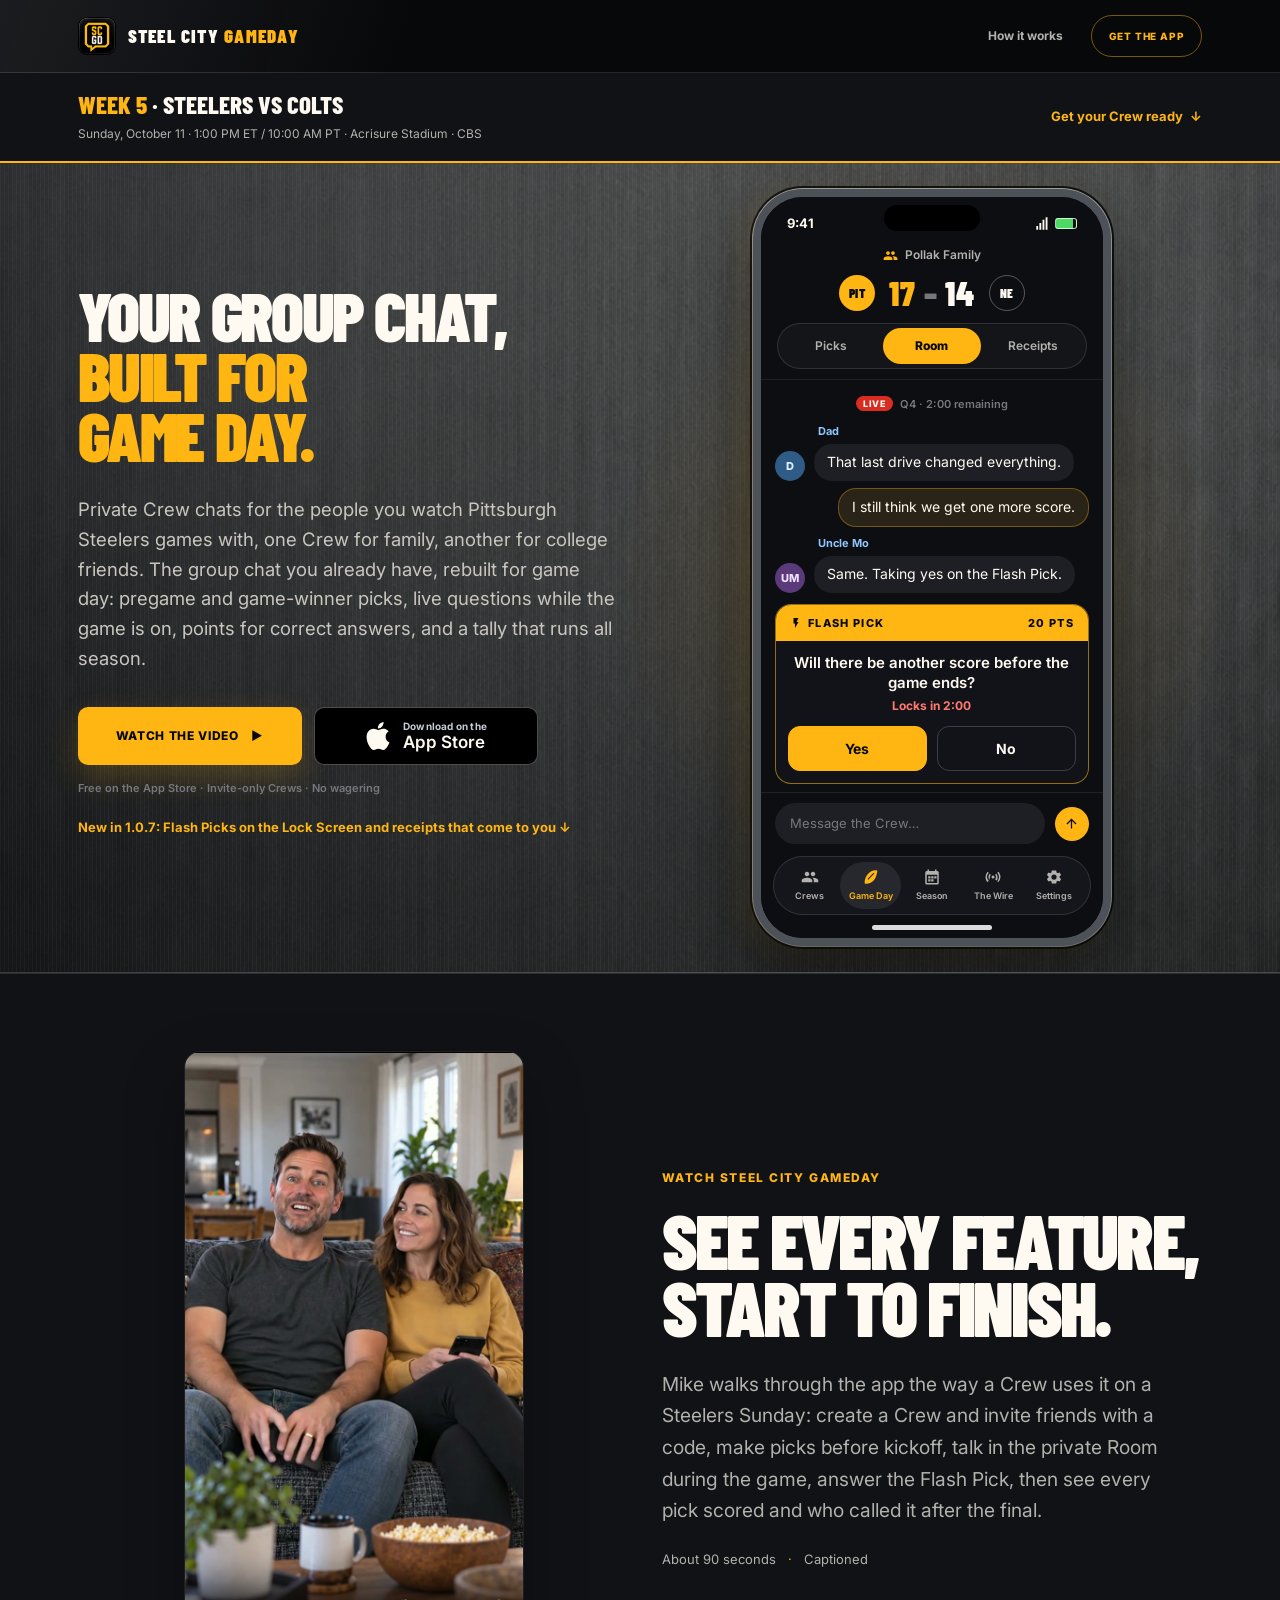
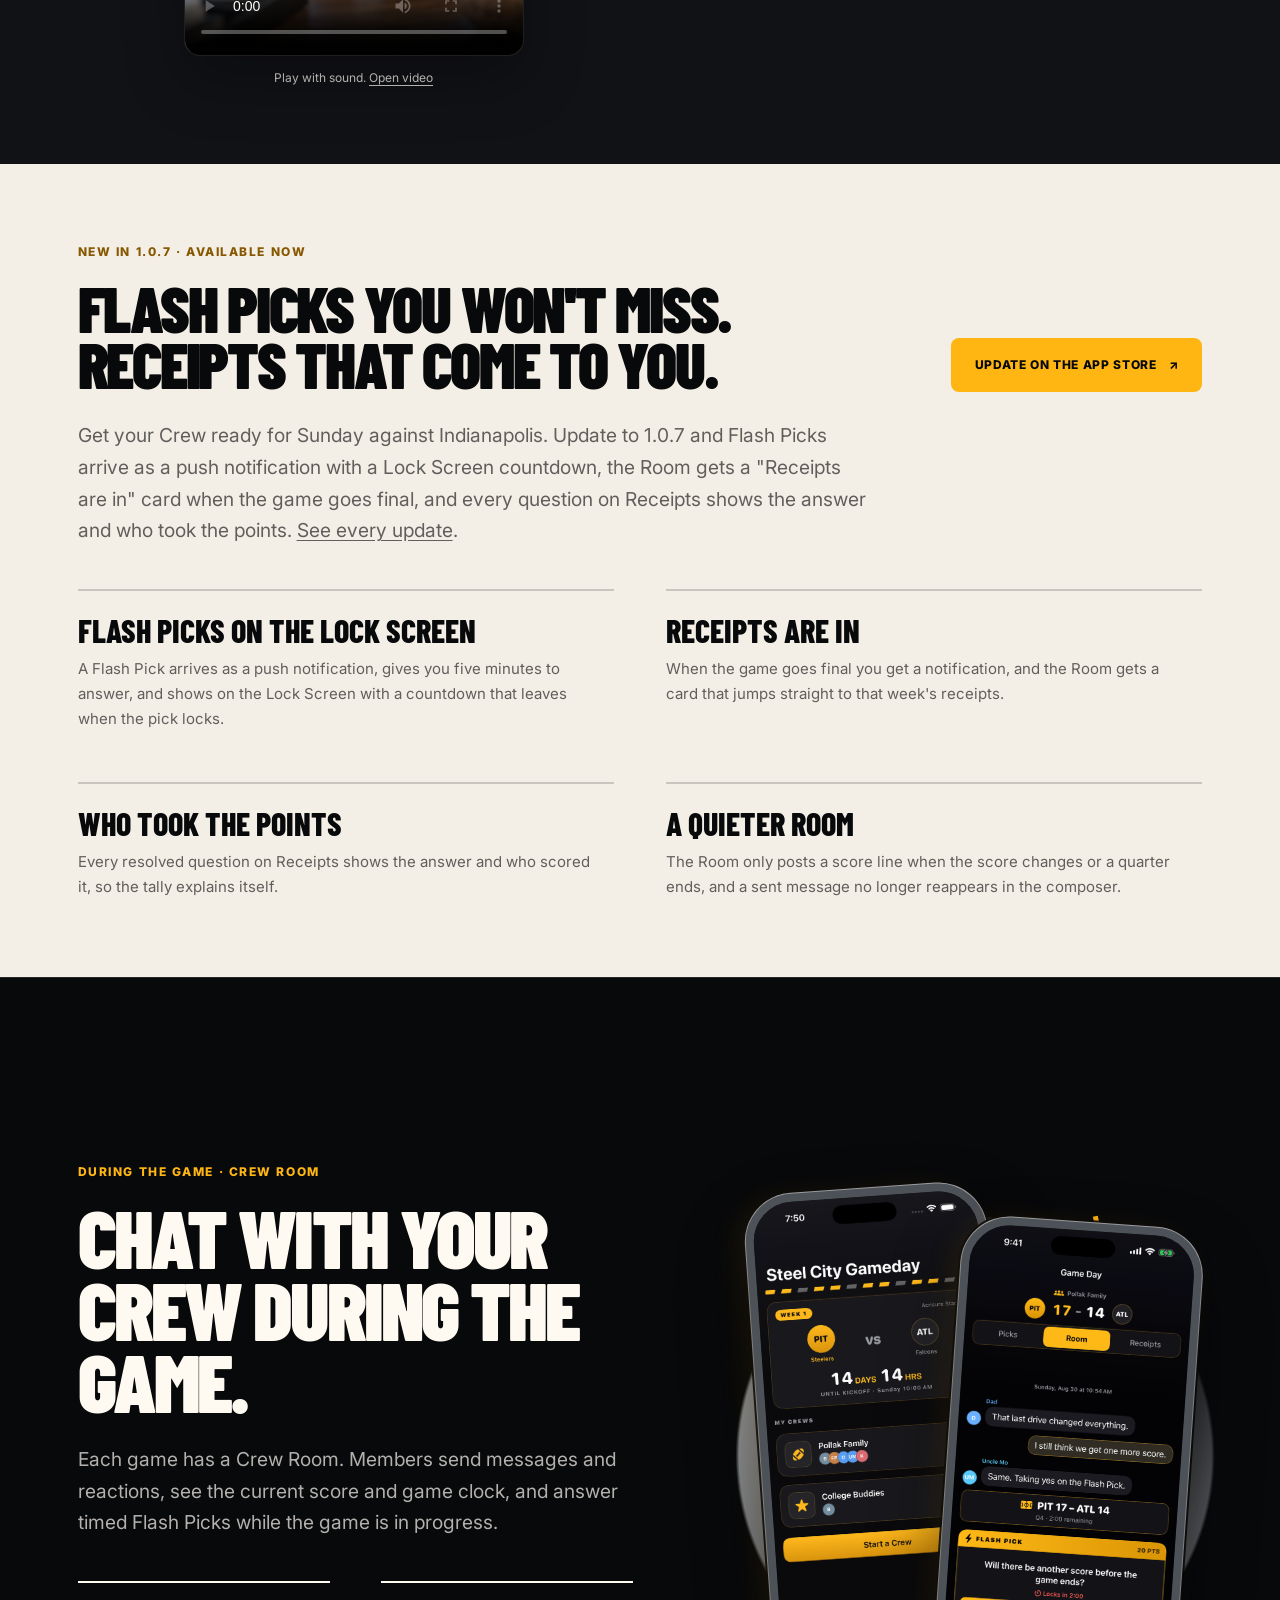
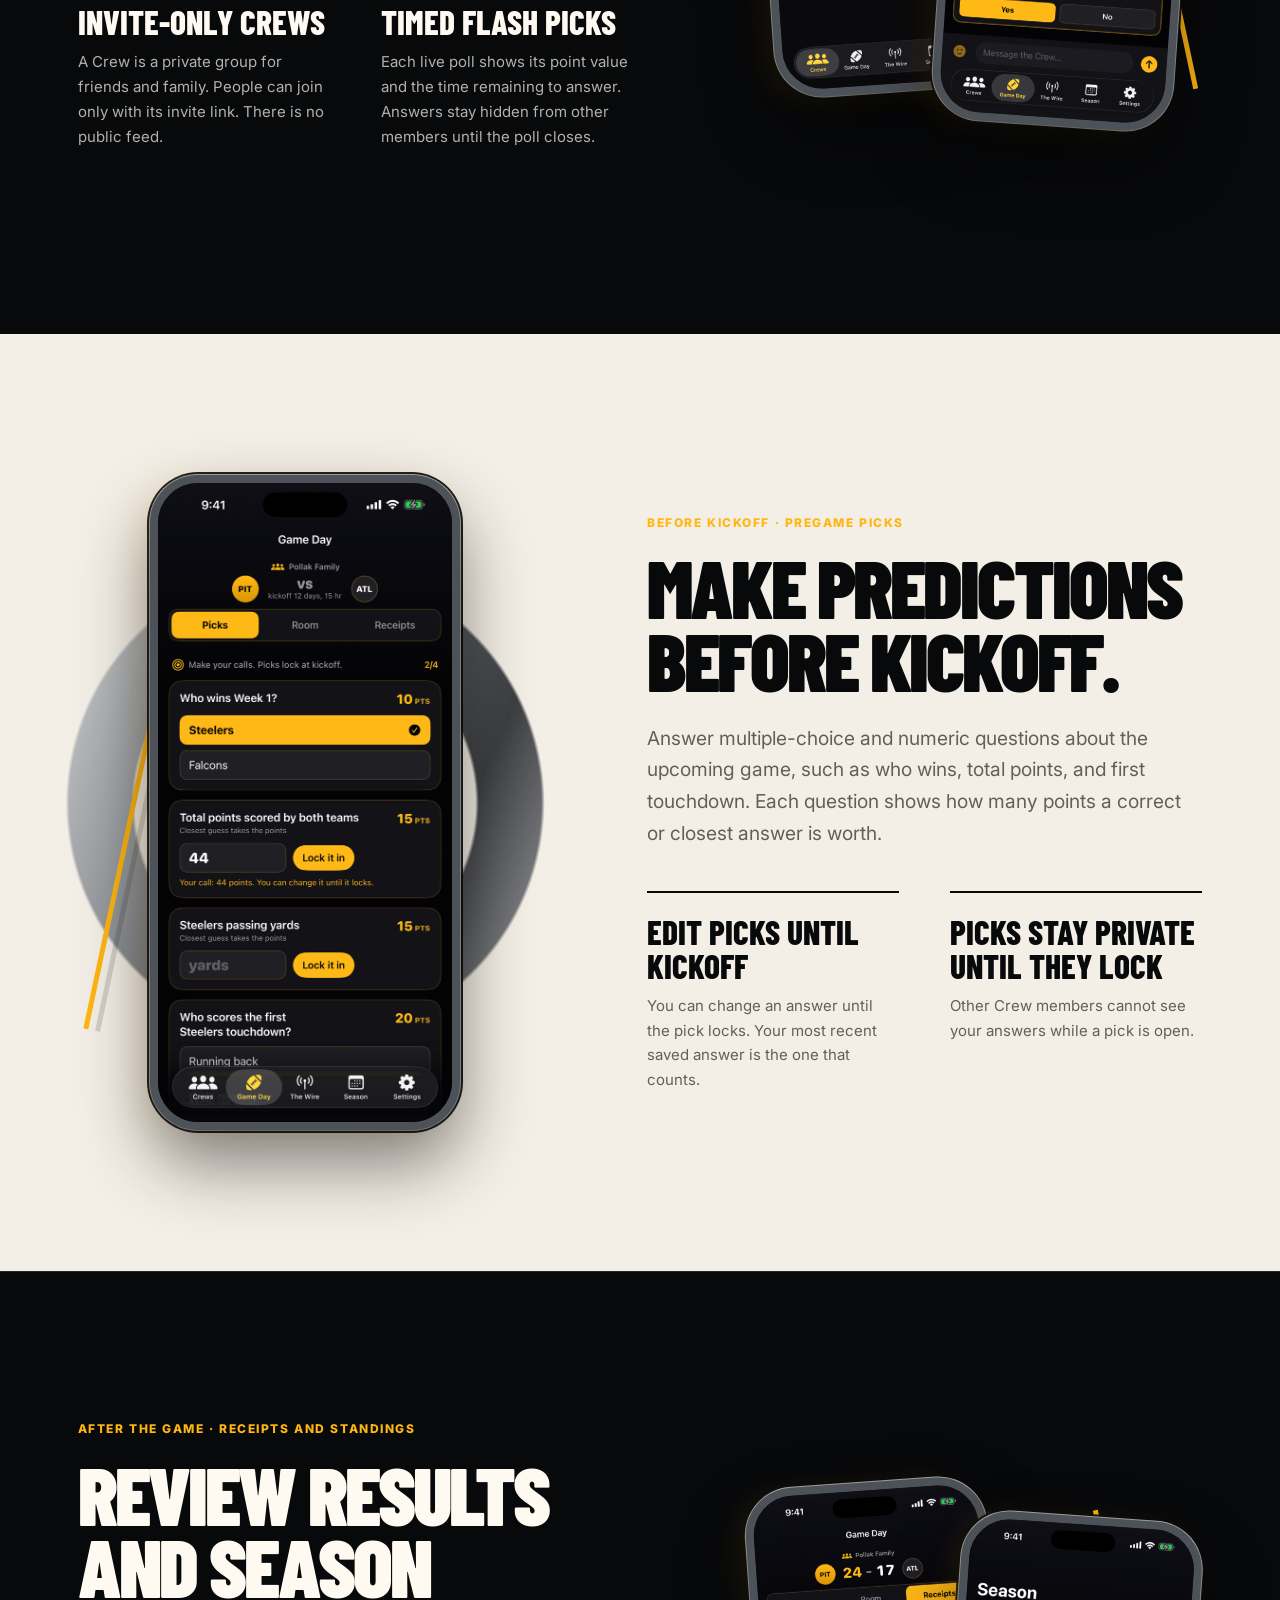
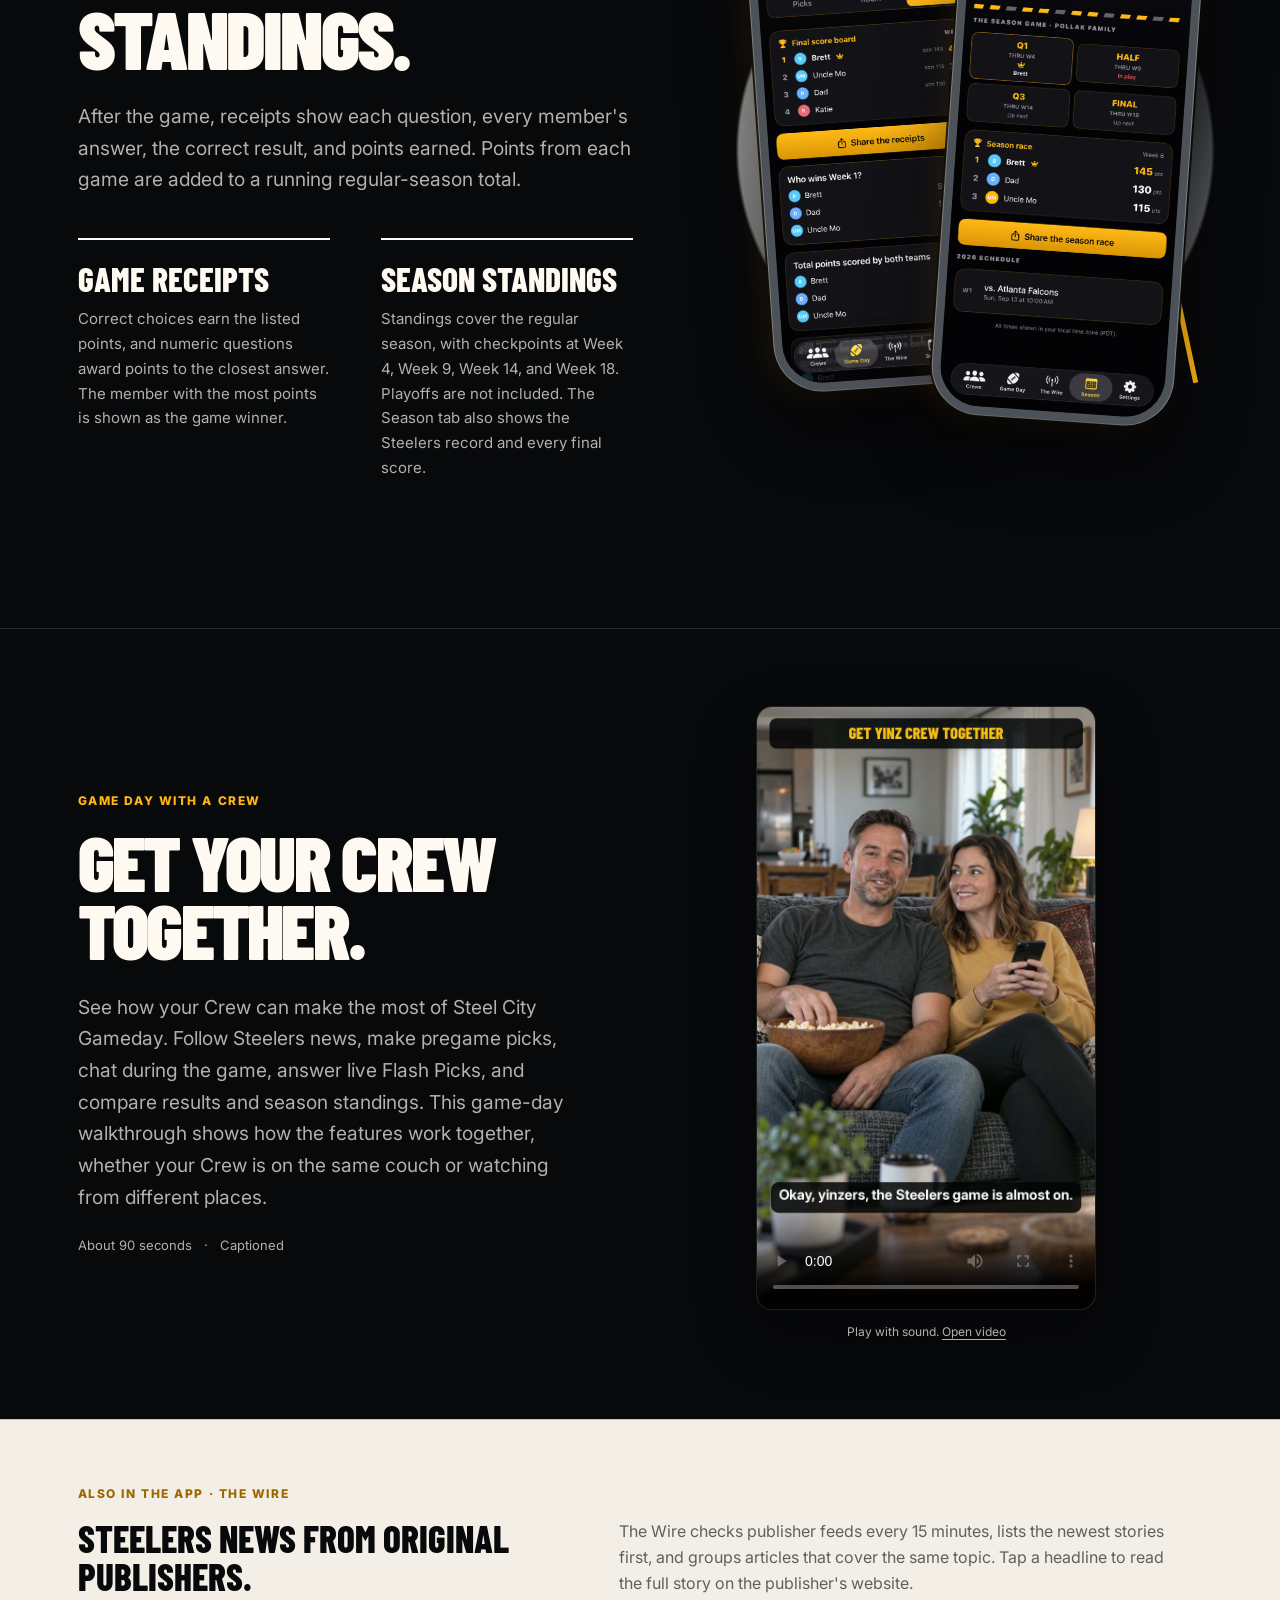
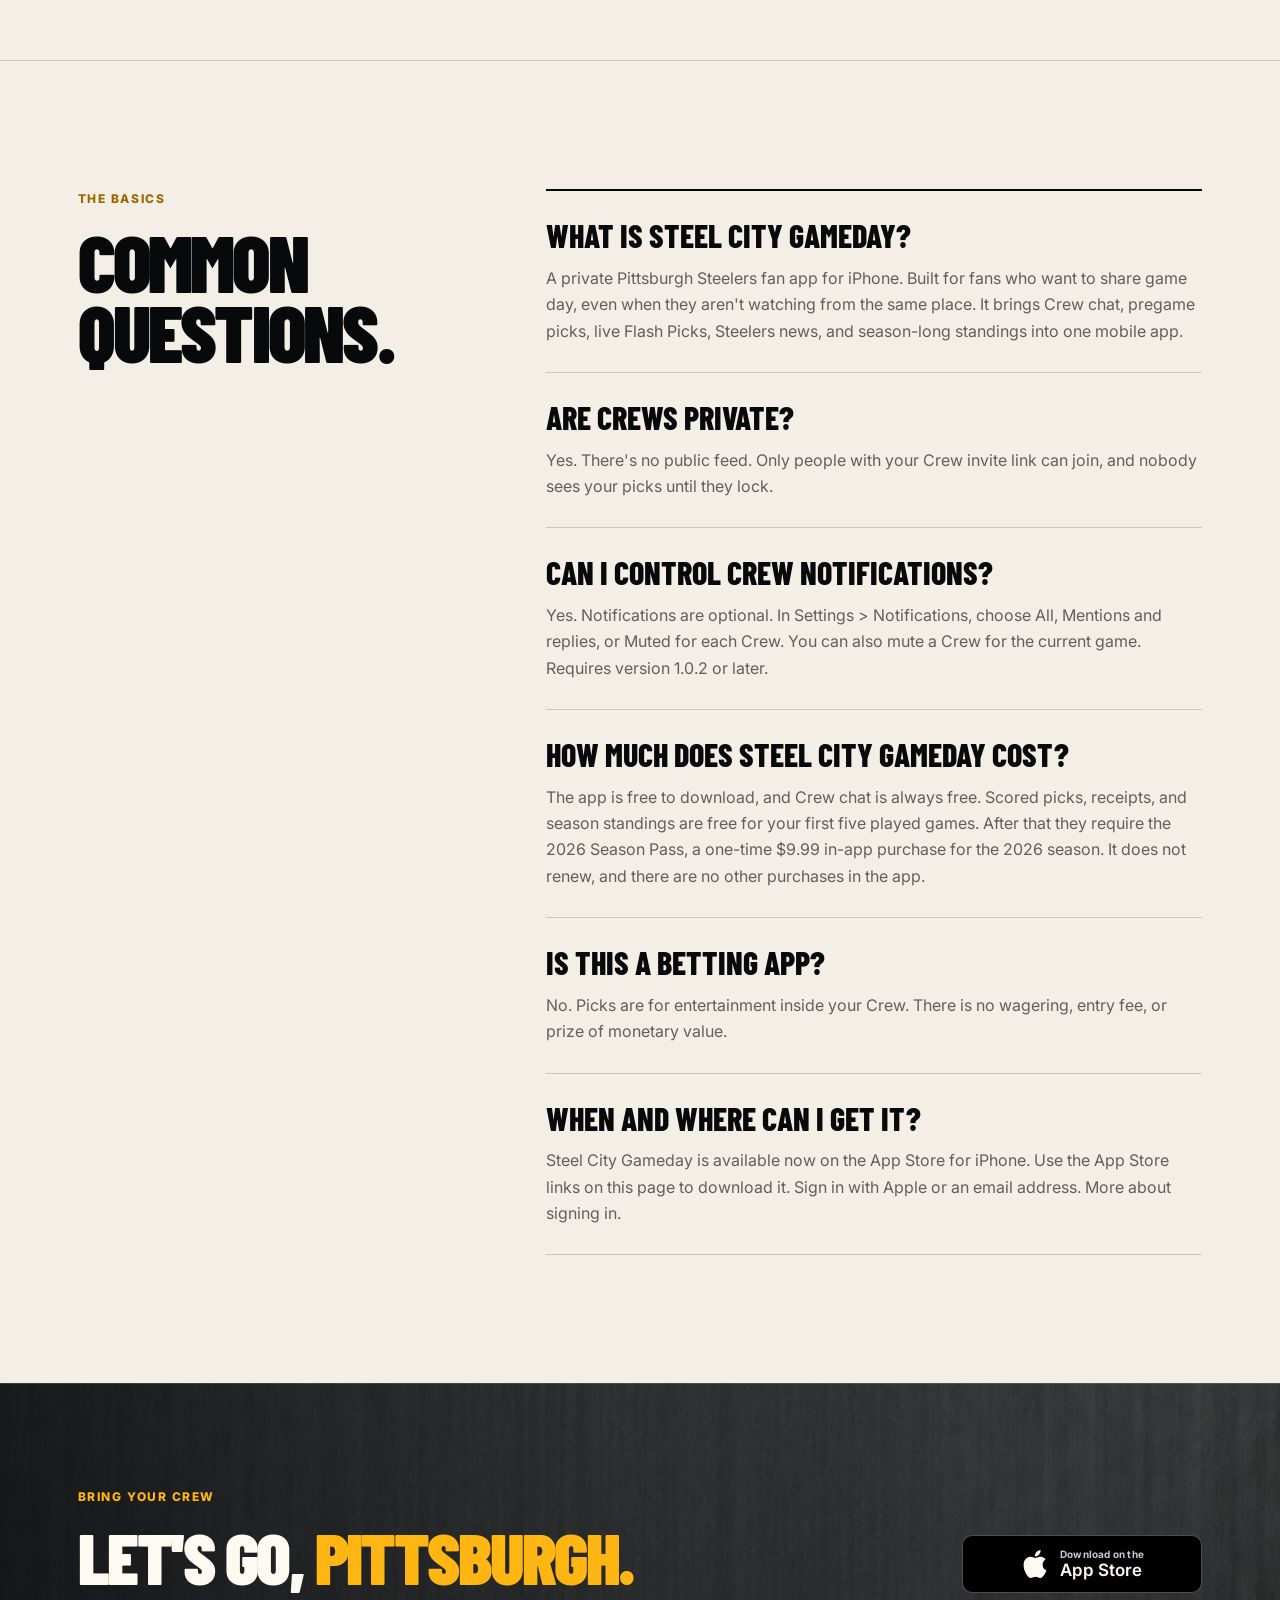
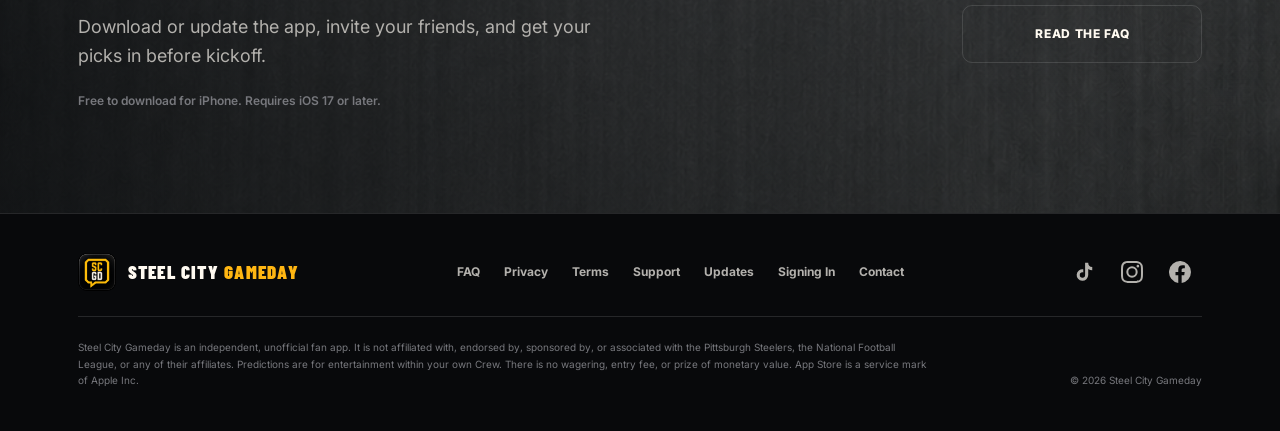
==== commit 059dde7d: "release lede: Sunday against Indianapolis" ====
--- a/index.html
+++ b/index.html
@@ -1091,7 +1091,7 @@
           </div>
           <a class="button button-primary" href="https://apps.apple.com/us/app/steel-city-gameday/id6806732803" target="_blank" rel="noopener noreferrer">Update on the App Store <span aria-hidden="true">↗</span></a>
         </div>
-        <p class="feature-lede">Get your Crew ready for Thursday night in Cleveland. Update to 1.0.7 and Flash Picks arrive as a push notification with a Lock Screen countdown, the Room gets a "Receipts are in" card when the game goes final, and every question on Receipts shows the answer and who took the points. <a href="updates/">See every update</a>.</p>
+        <p class="feature-lede">Get your Crew ready for Sunday against Indianapolis. Update to 1.0.7 and Flash Picks arrive as a push notification with a Lock Screen countdown, the Room gets a "Receipts are in" card when the game goes final, and every question on Receipts shows the answer and who took the points. <a href="updates/">See every update</a>.</p>
         <div class="feature-points">
           <article class="feature-point">
             <h3>Flash Picks on the Lock Screen</h3>
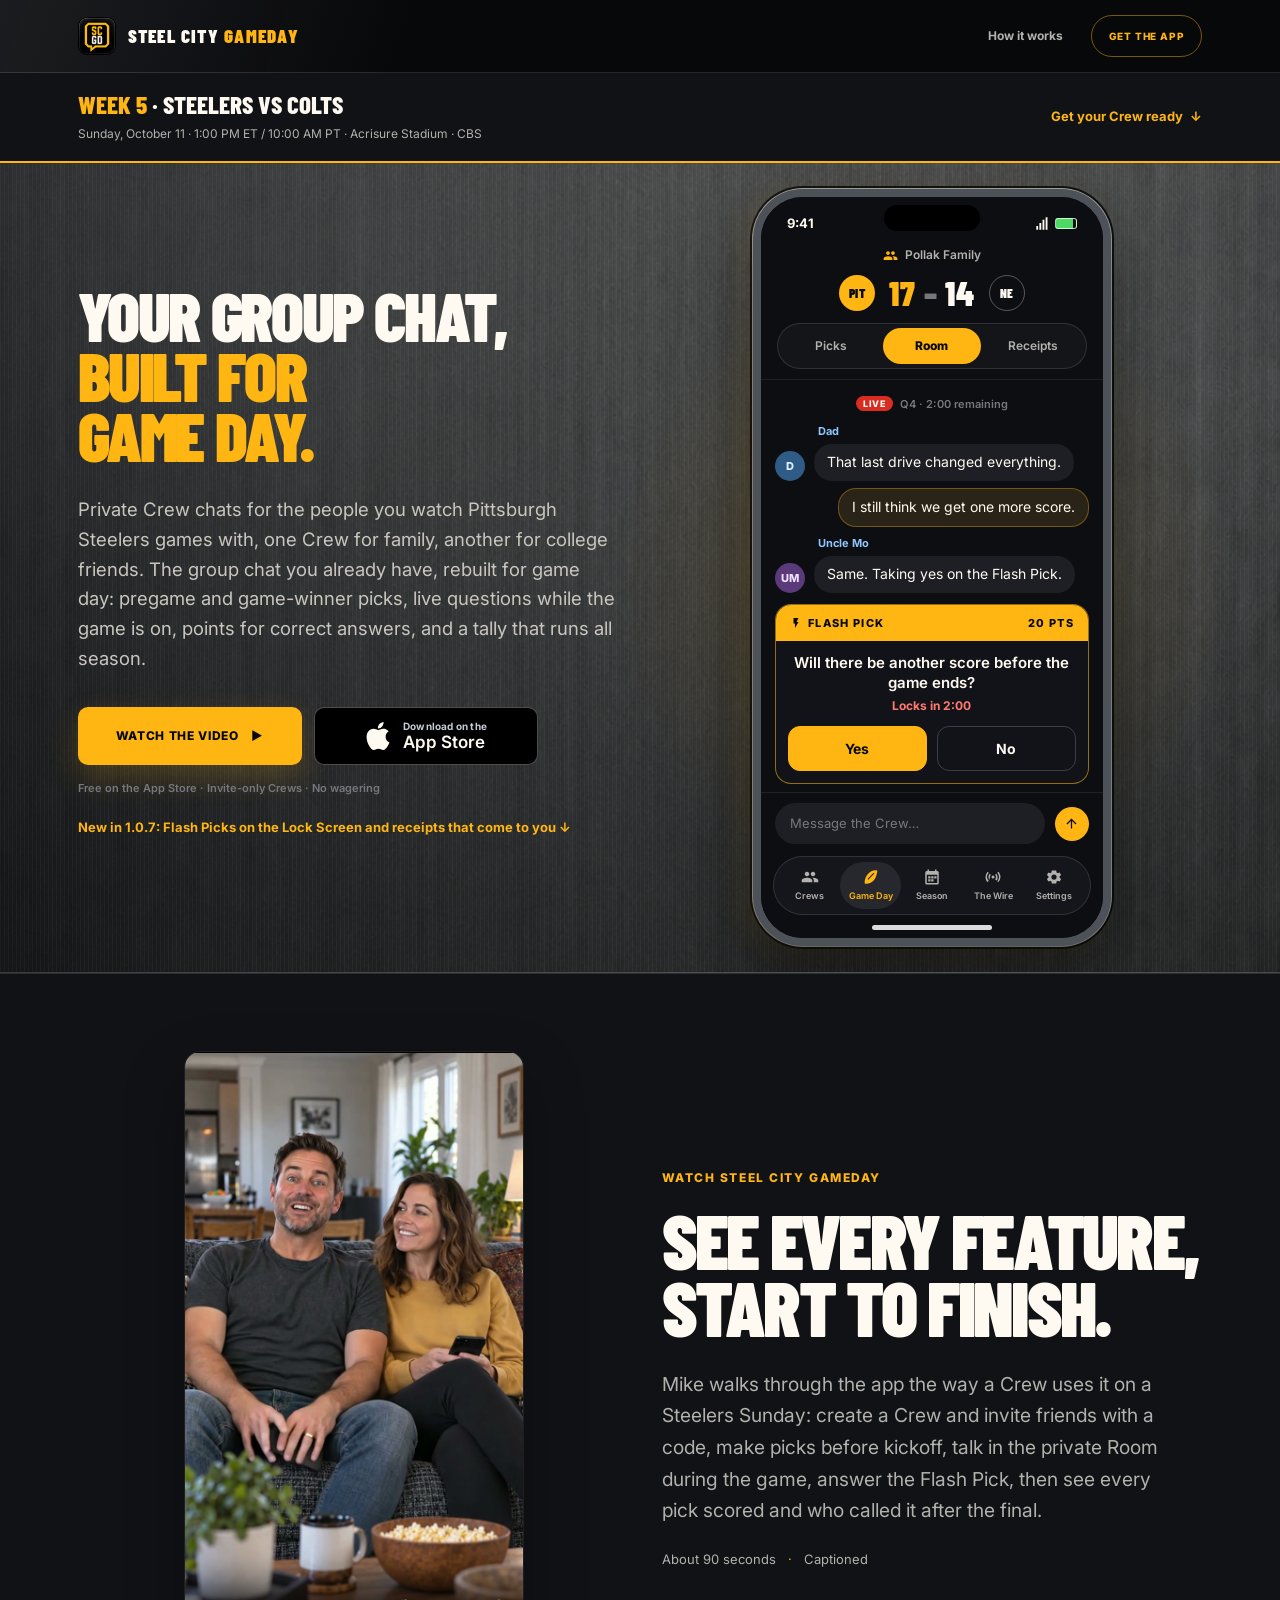
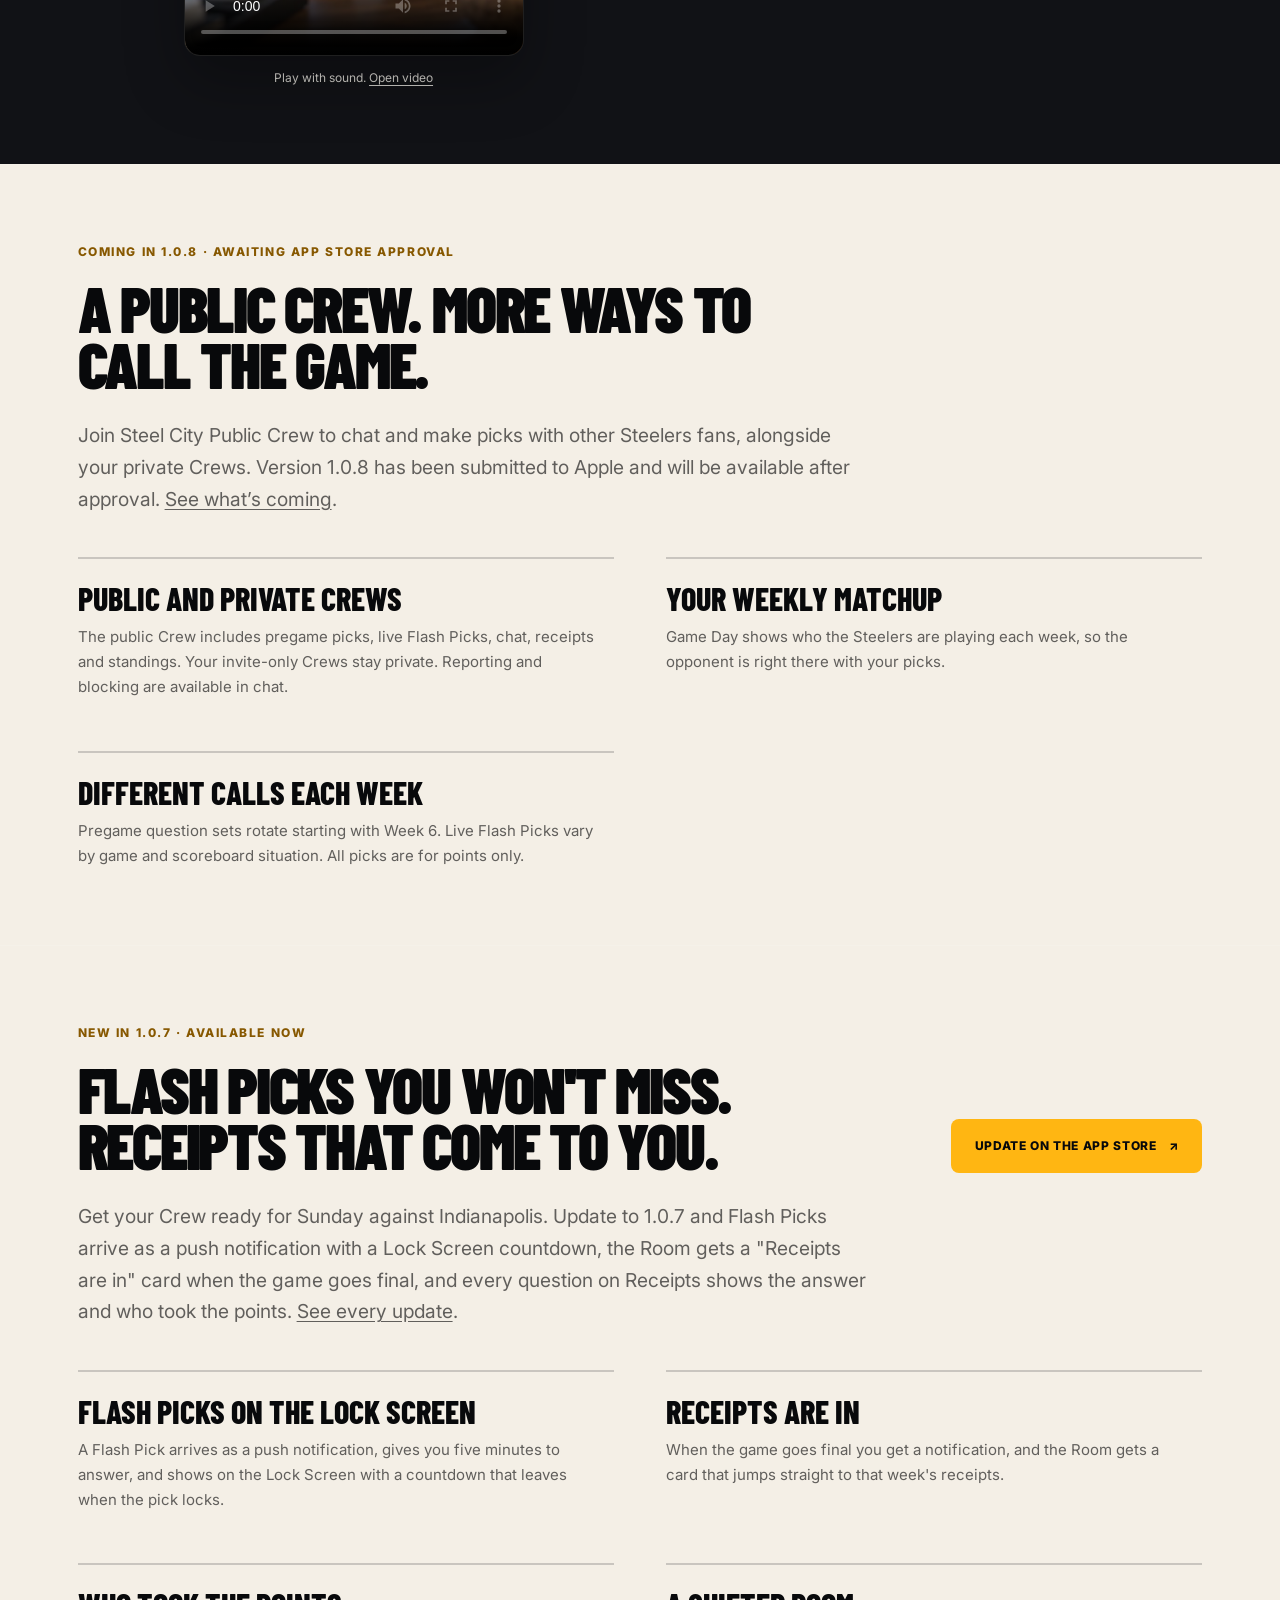
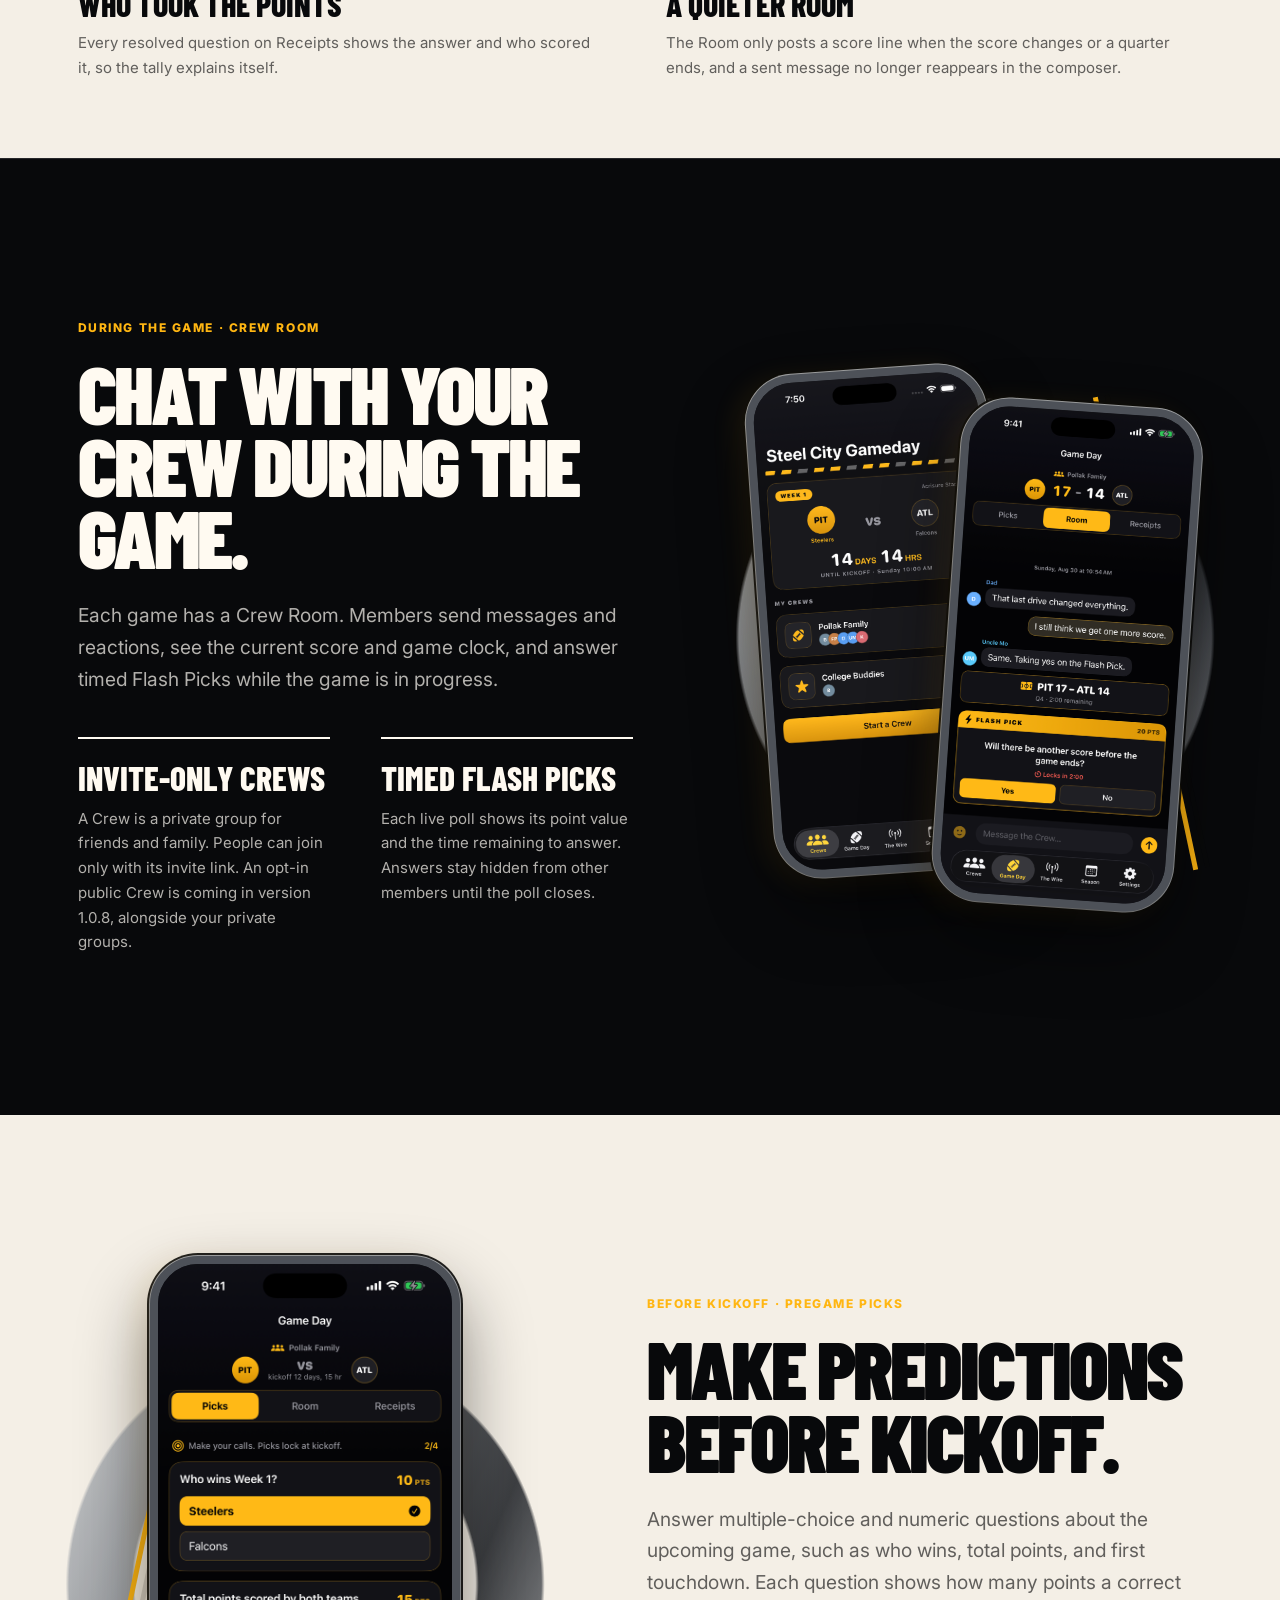
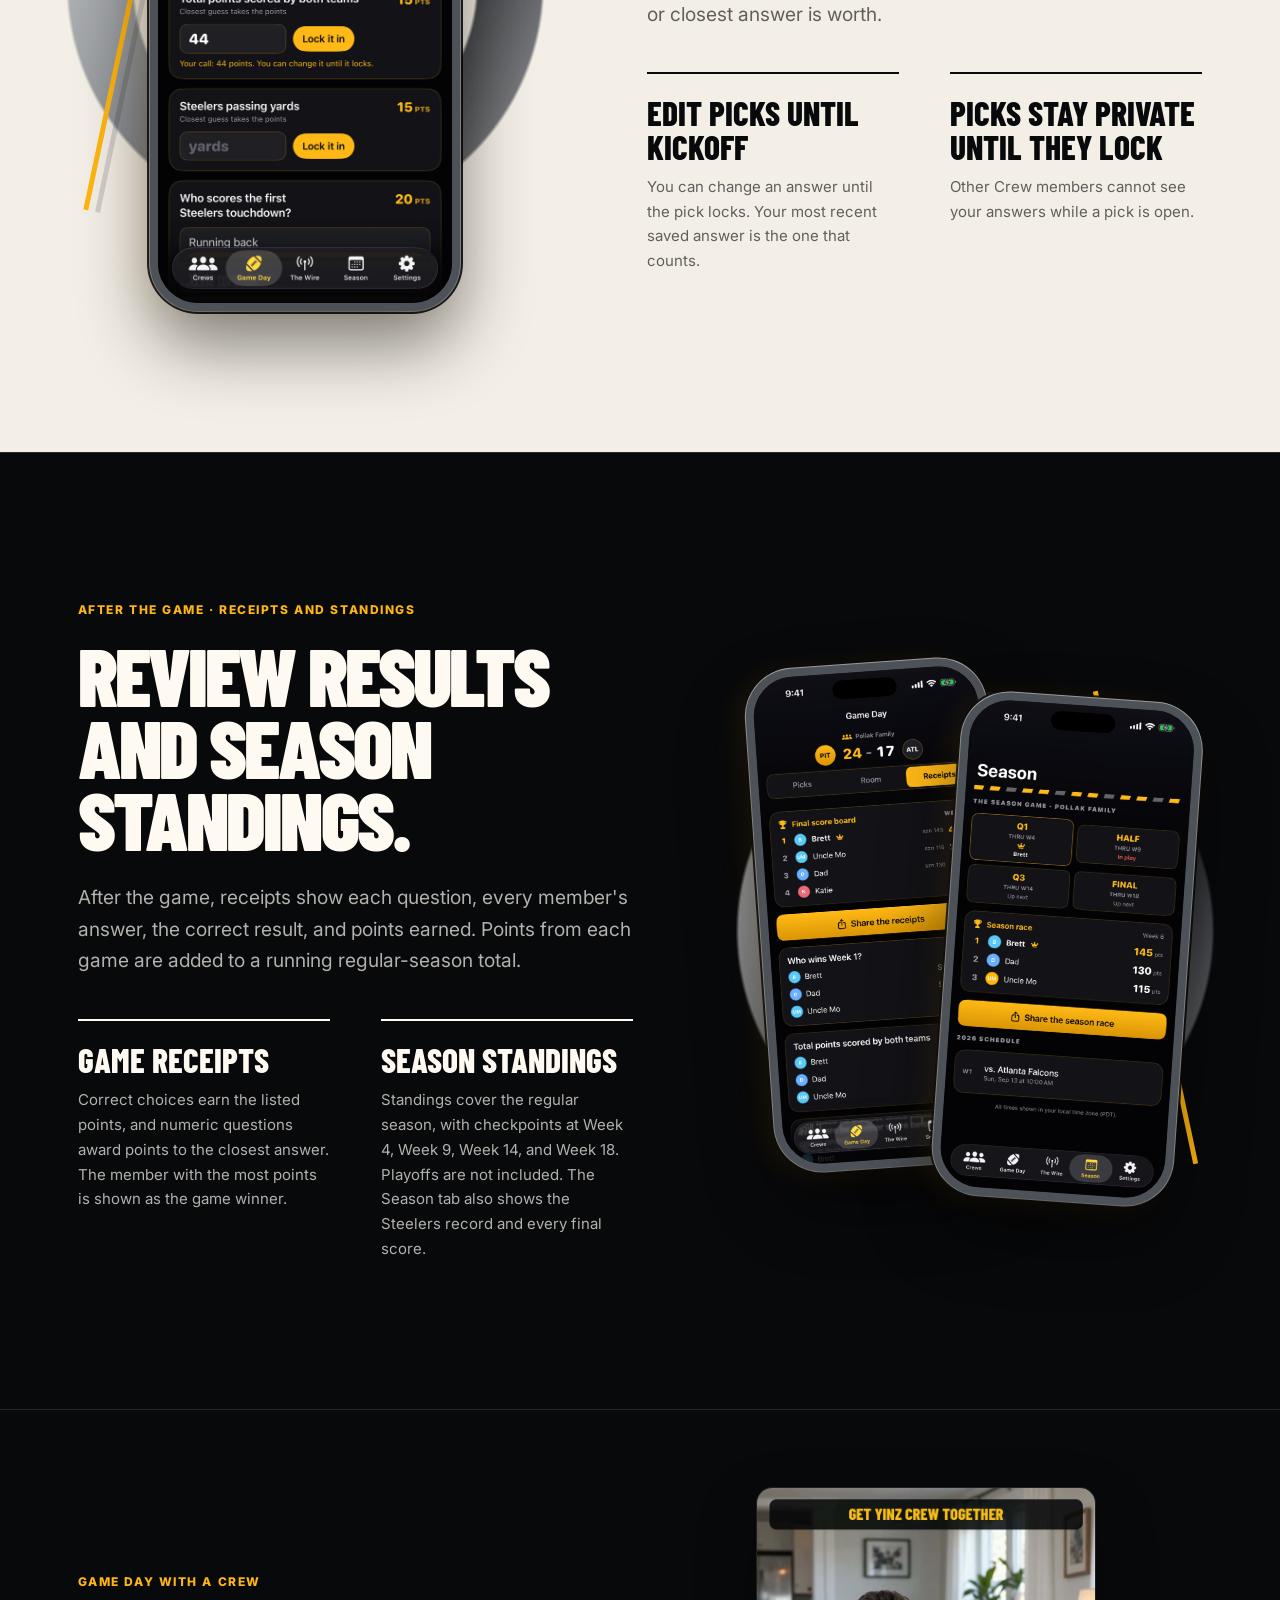
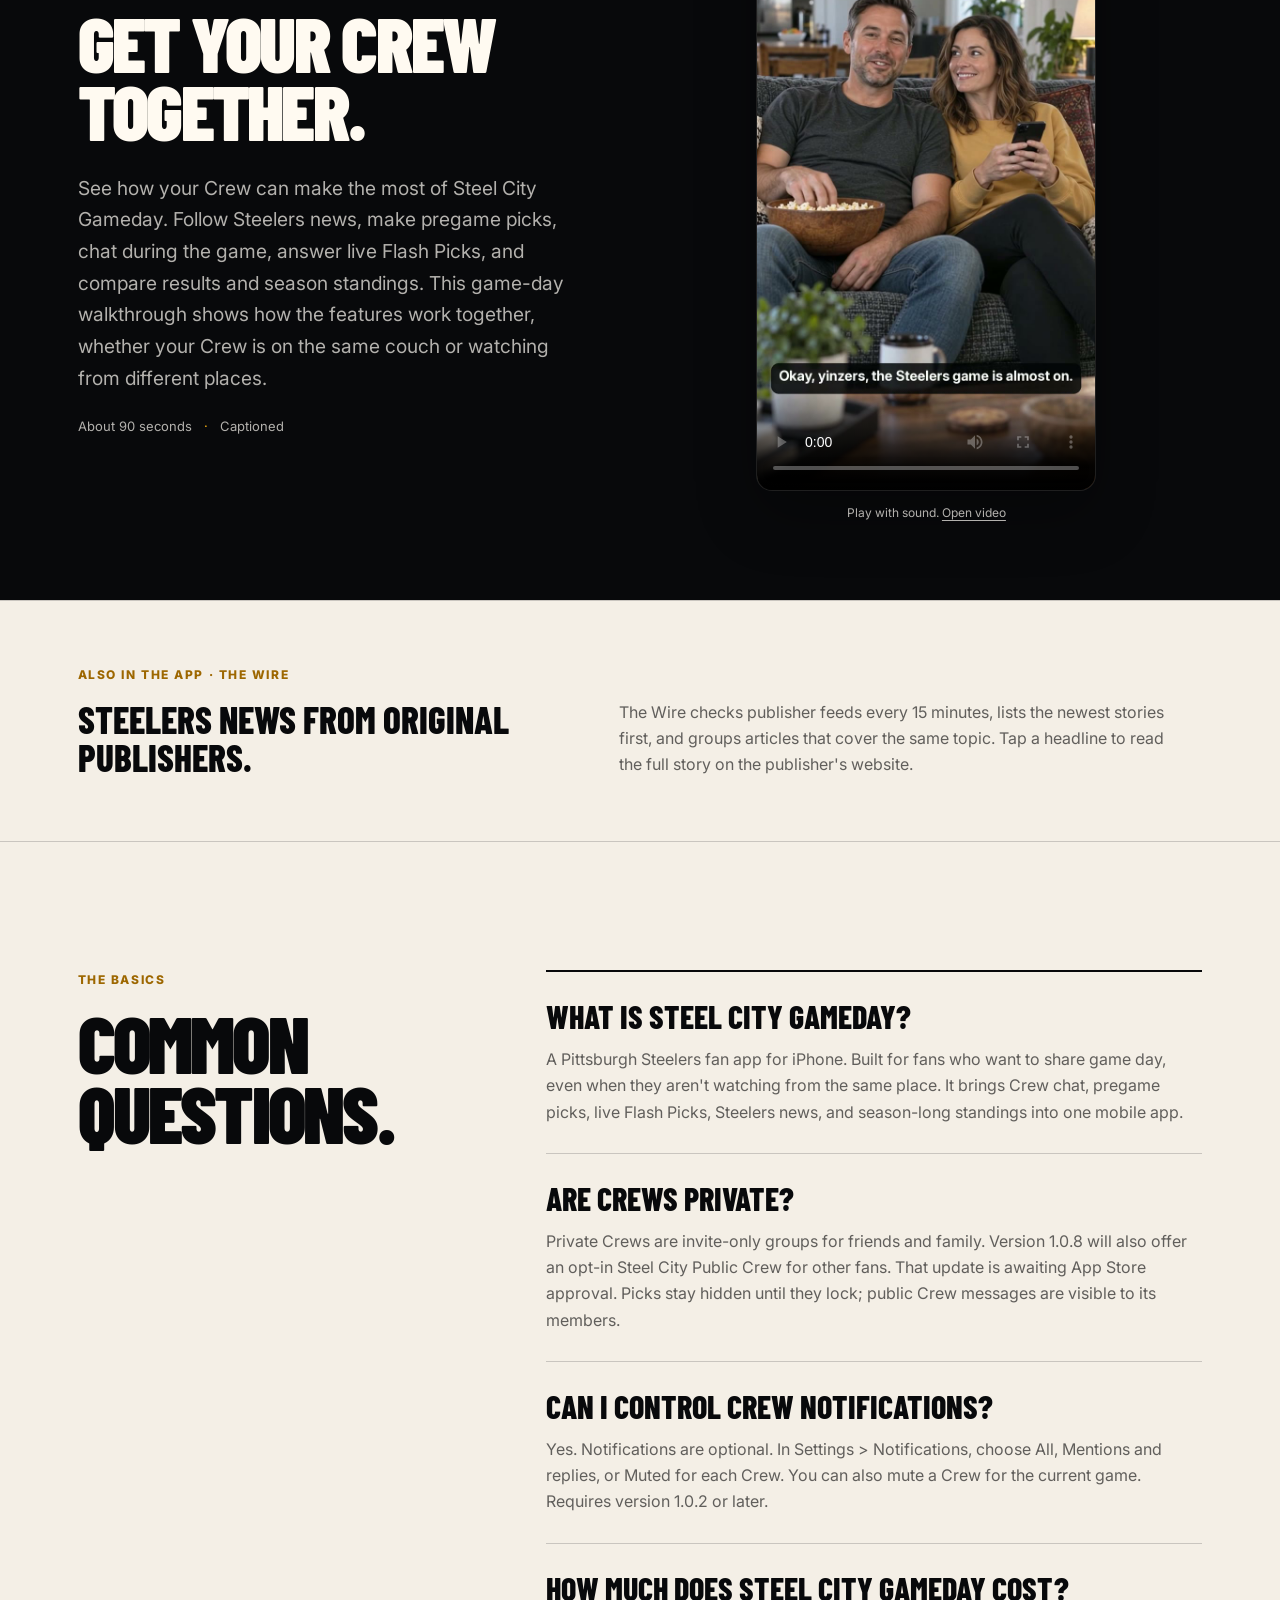
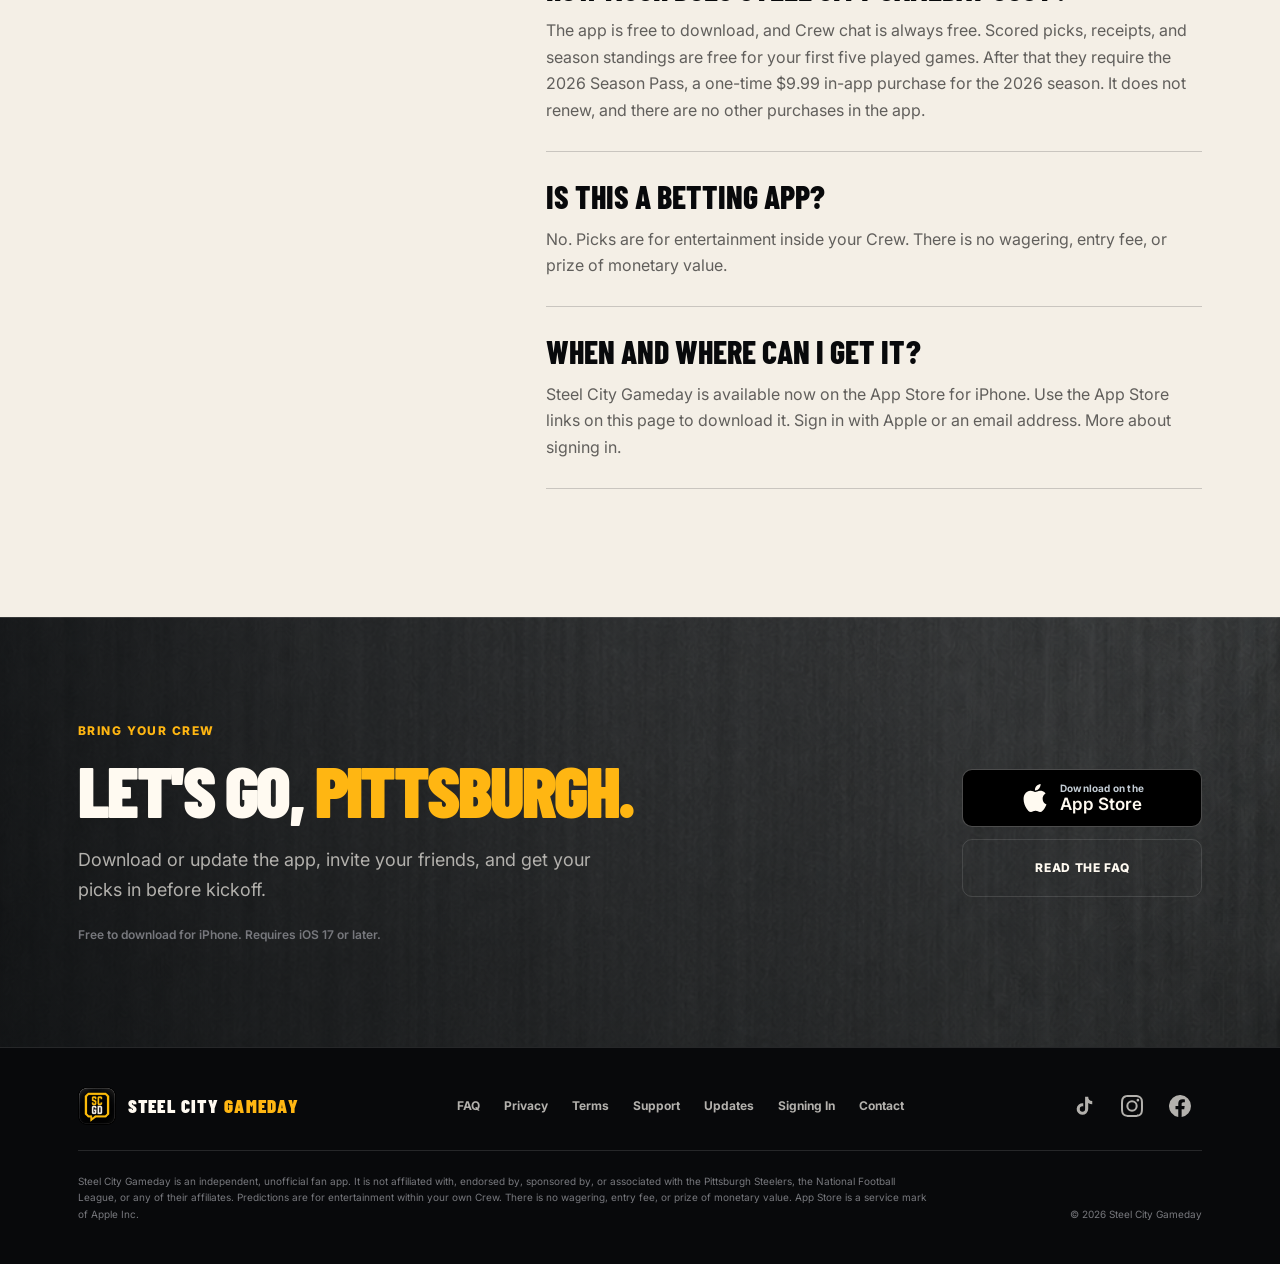
==== commit 30a58d49: "Preview 1.0.8 public Crew and varied picks" ====
--- a/index.html
+++ b/index.html
@@ -79,7 +79,7 @@
             "name": "What is Steel City Gameday?",
             "acceptedAnswer": {
               "@type": "Answer",
-              "text": "A private Pittsburgh Steelers fan app for iPhone. Built for fans who want to share game day, even when they aren't watching from the same place. It brings Crew chat, pregame picks, live Flash Picks, Steelers news, and season-long standings into one mobile app."
+              "text": "A Pittsburgh Steelers fan app for iPhone. Built for fans who want to share game day, even when they aren't watching from the same place. It brings Crew chat, pregame picks, live Flash Picks, Steelers news, and season-long standings into one mobile app."
             }
           },
           {
@@ -87,7 +87,7 @@
             "name": "Are Crews private?",
             "acceptedAnswer": {
               "@type": "Answer",
-              "text": "Yes. There's no public feed. Only people with your Crew invite link can join, and nobody sees your picks until they lock."
+              "text": "Private Crews are invite-only groups for friends and family. Version 1.0.8 will also offer an opt-in Steel City Public Crew for other fans. That update is awaiting App Store approval. Picks stay hidden until they lock; public Crew messages are visible to its members."
             }
           },
           {
@@ -1082,6 +1082,28 @@
       </div>
     </section>
 
+    <section class="feature-section light release-section" id="coming-next" aria-labelledby="coming-title">
+      <div class="wrap">
+        <p class="feature-kicker">Coming in 1.0.8 · Awaiting App Store approval</p>
+        <h2 class="display" id="coming-title">A public Crew. More ways to call the game.</h2>
+        <p class="feature-lede">Join Steel City Public Crew to chat and make picks with other Steelers fans, alongside your private Crews. Version 1.0.8 has been submitted to Apple and will be available after approval. <a href="updates/#v1-0-8">See what’s coming</a>.</p>
+        <div class="feature-points">
+          <article class="feature-point">
+            <h3>Public and private Crews</h3>
+            <p>The public Crew includes pregame picks, live Flash Picks, chat, receipts and standings. Your invite-only Crews stay private. Reporting and blocking are available in chat.</p>
+          </article>
+          <article class="feature-point">
+            <h3>Your weekly matchup</h3>
+            <p>Game Day shows who the Steelers are playing each week, so the opponent is right there with your picks.</p>
+          </article>
+          <article class="feature-point">
+            <h3>Different calls each week</h3>
+            <p>Pregame question sets rotate starting with Week 6. Live Flash Picks vary by game and scoreboard situation. All picks are for points only.</p>
+          </article>
+        </div>
+      </div>
+    </section>
+
     <section class="feature-section light release-section" id="latest" aria-labelledby="release-title">
       <div class="wrap">
         <div class="release-heading">
@@ -1122,7 +1144,7 @@
           <div class="feature-points">
             <article class="feature-point">
               <h3>Invite-only Crews</h3>
-              <p>A Crew is a private group for friends and family. People can join only with its invite link. There is no public feed.</p>
+              <p>A Crew is a private group for friends and family. People can join only with its invite link. An opt-in public Crew is coming in version 1.0.8, alongside your private groups.</p>
             </article>
             <article class="feature-point">
               <h3>Timed Flash Picks</h3>
@@ -1232,11 +1254,11 @@
         <div class="faq-list">
           <article class="faq-item">
             <h3>What is Steel City Gameday?</h3>
-            <p>A private Pittsburgh Steelers fan app for iPhone. Built for fans who want to share game day, even when they aren't watching from the same place. It brings Crew chat, pregame picks, live Flash Picks, Steelers news, and season-long standings into one mobile app.</p>
+            <p>A Pittsburgh Steelers fan app for iPhone. Built for fans who want to share game day, even when they aren't watching from the same place. It brings Crew chat, pregame picks, live Flash Picks, Steelers news, and season-long standings into one mobile app.</p>
           </article>
           <article class="faq-item">
             <h3>Are Crews private?</h3>
-            <p>Yes. There's no public feed. Only people with your Crew invite link can join, and nobody sees your picks until they lock.</p>
+            <p>Private Crews are invite-only groups for friends and family. Version 1.0.8 will also offer an opt-in Steel City Public Crew for other fans. That update is awaiting App Store approval. Picks stay hidden until they lock; public Crew messages are visible to its members.</p>
           </article>
           <article class="faq-item">
             <h3>Can I control Crew notifications?</h3>
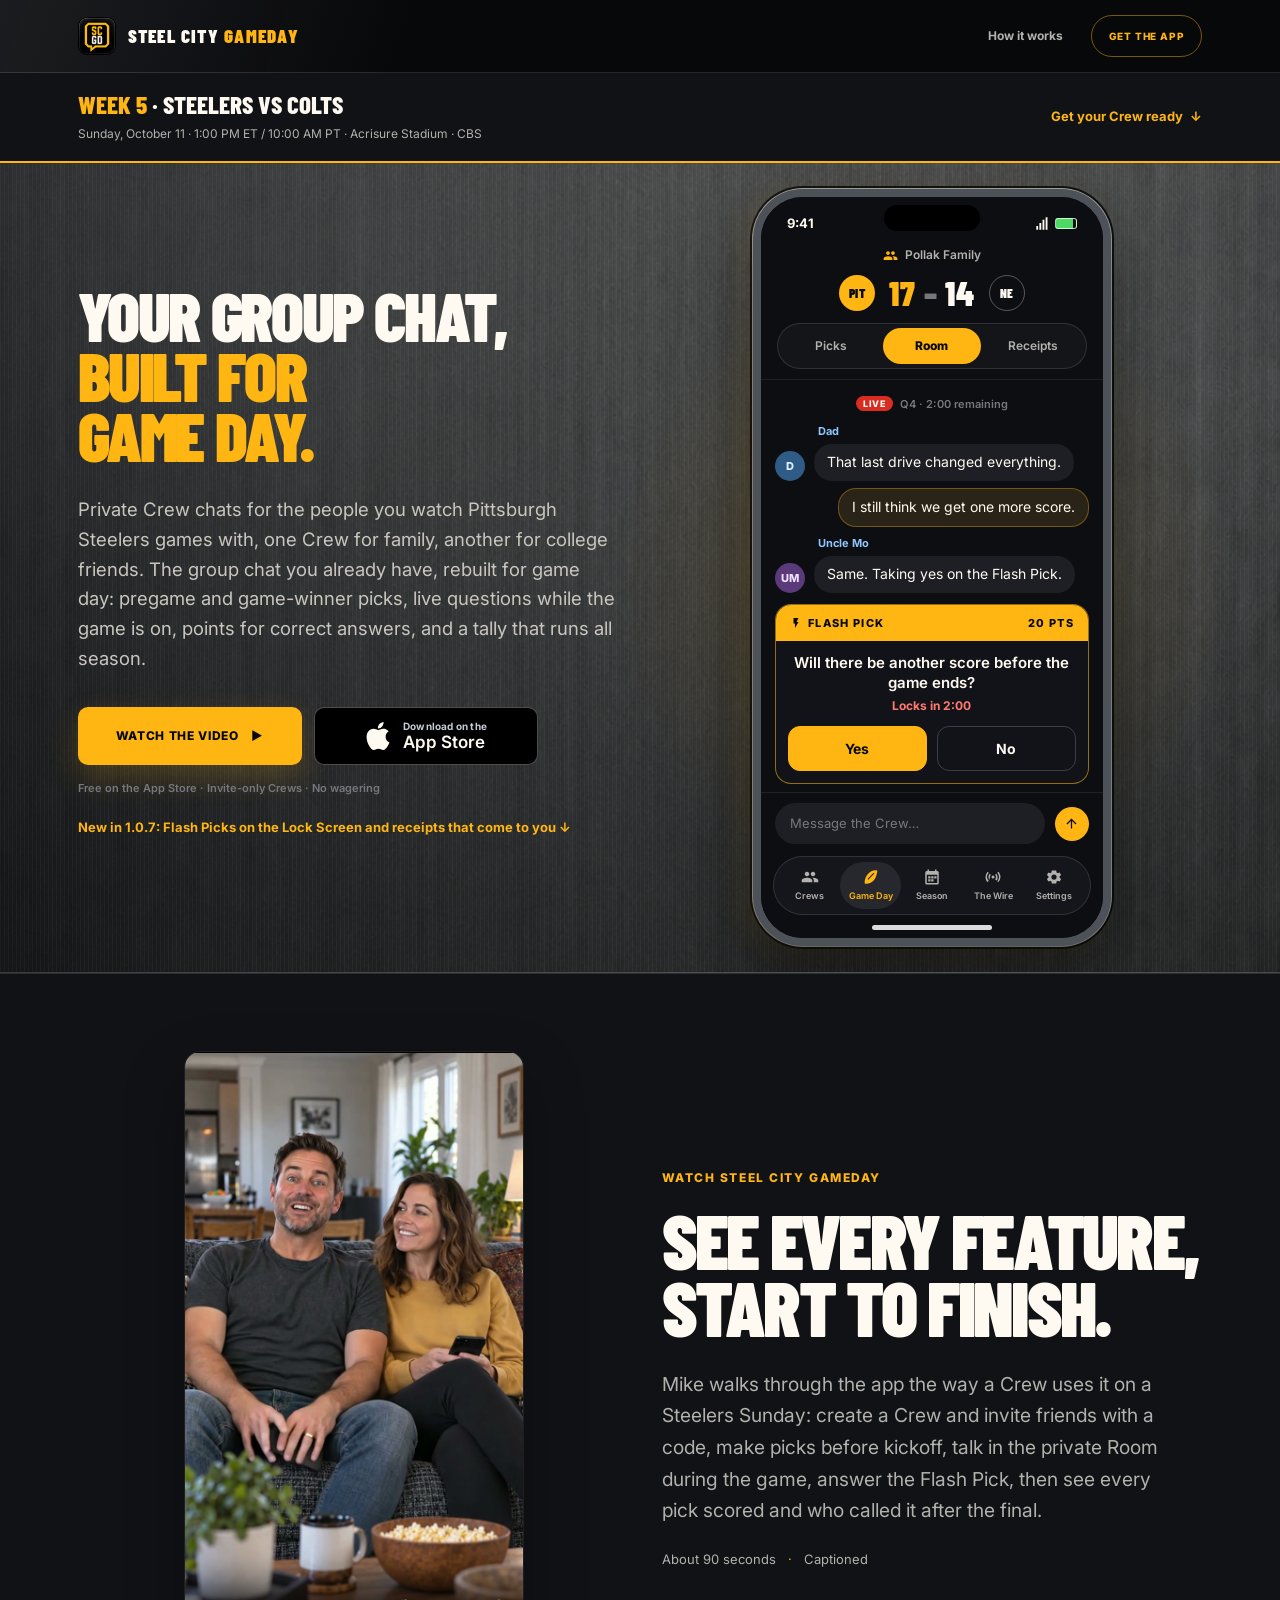
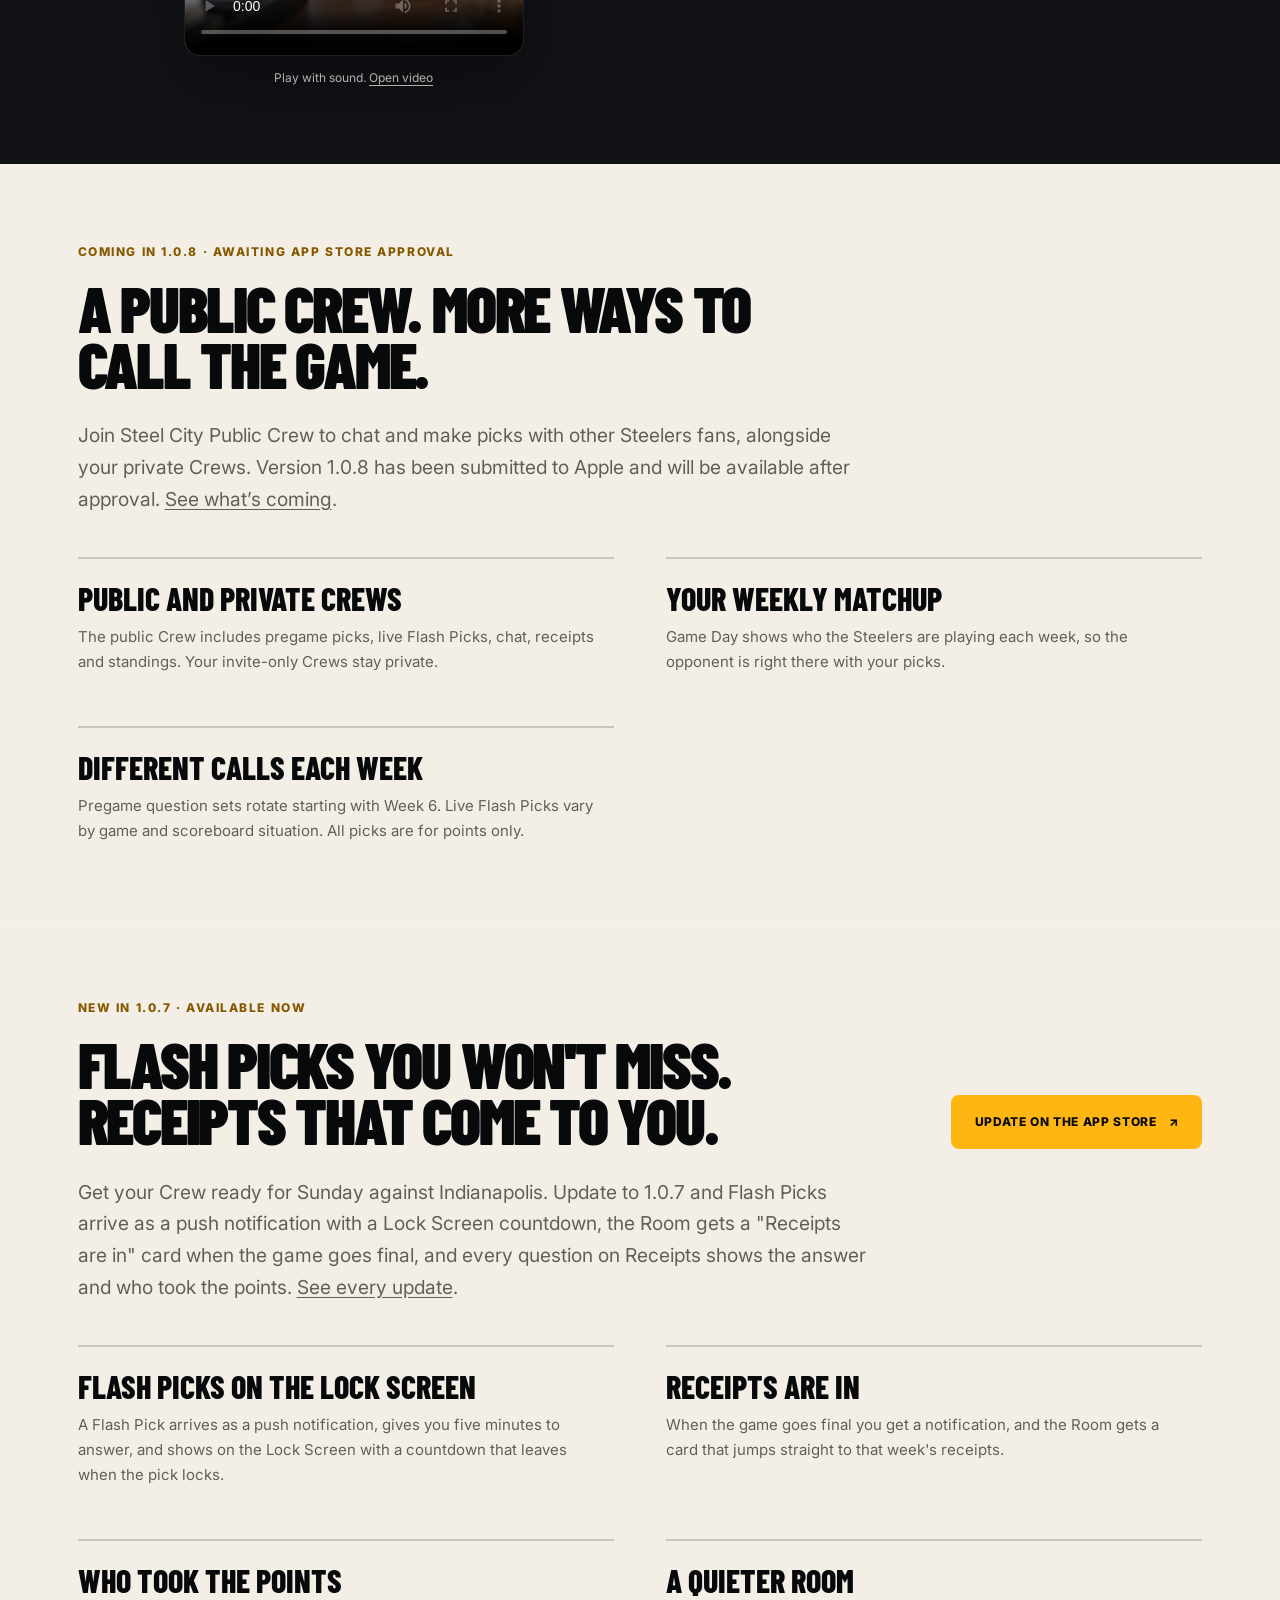
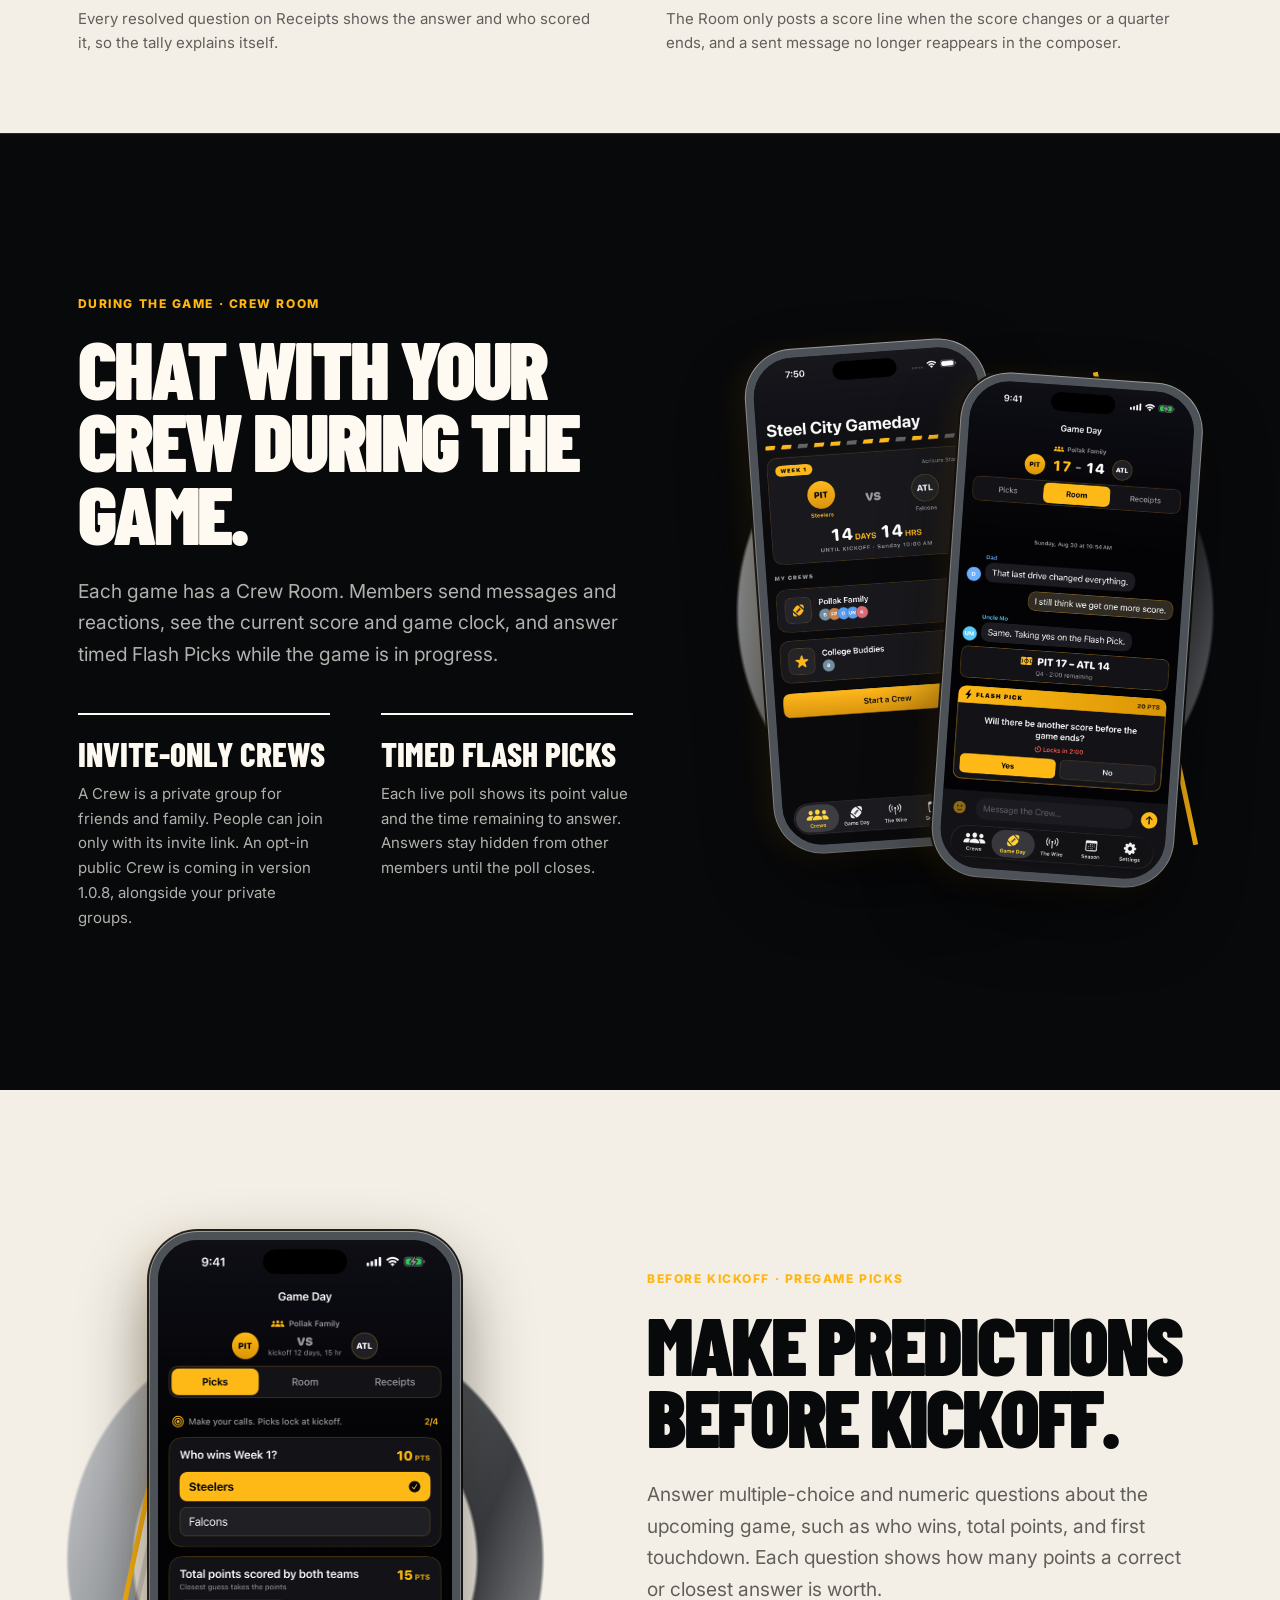
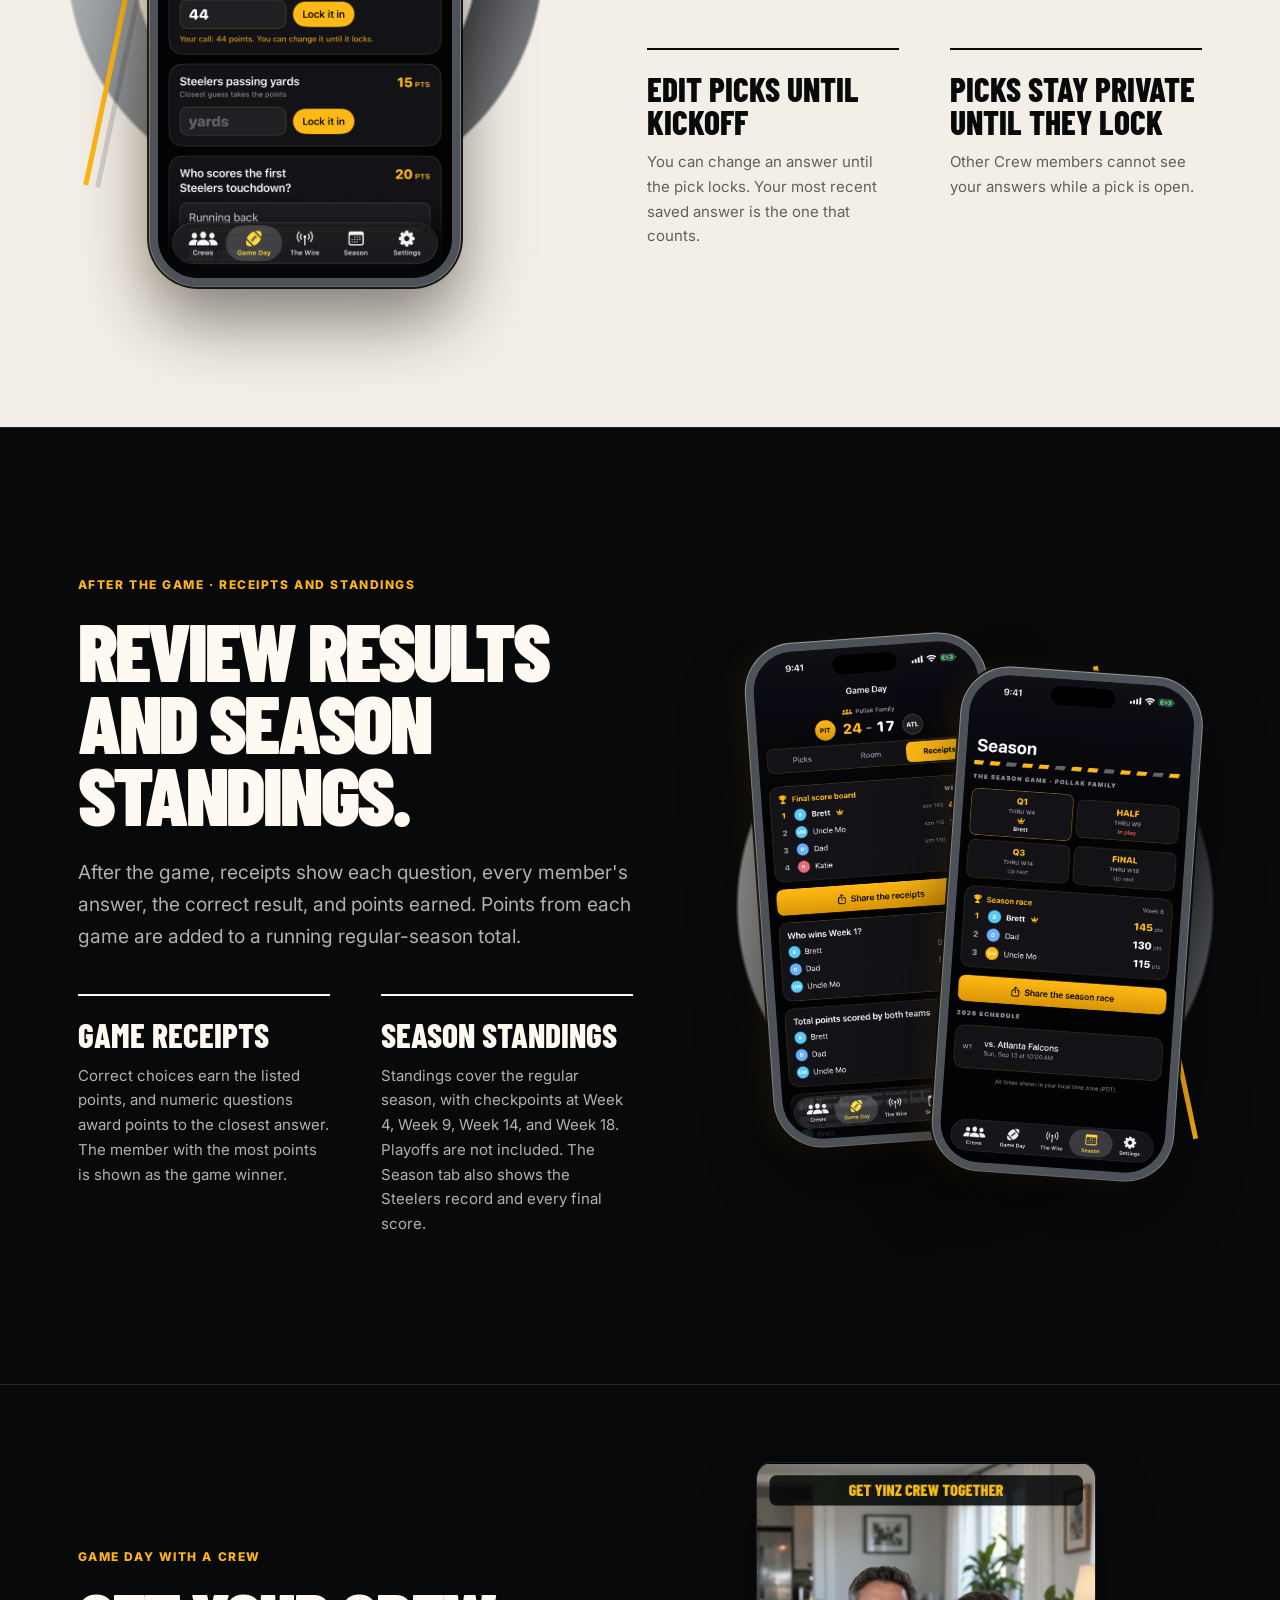
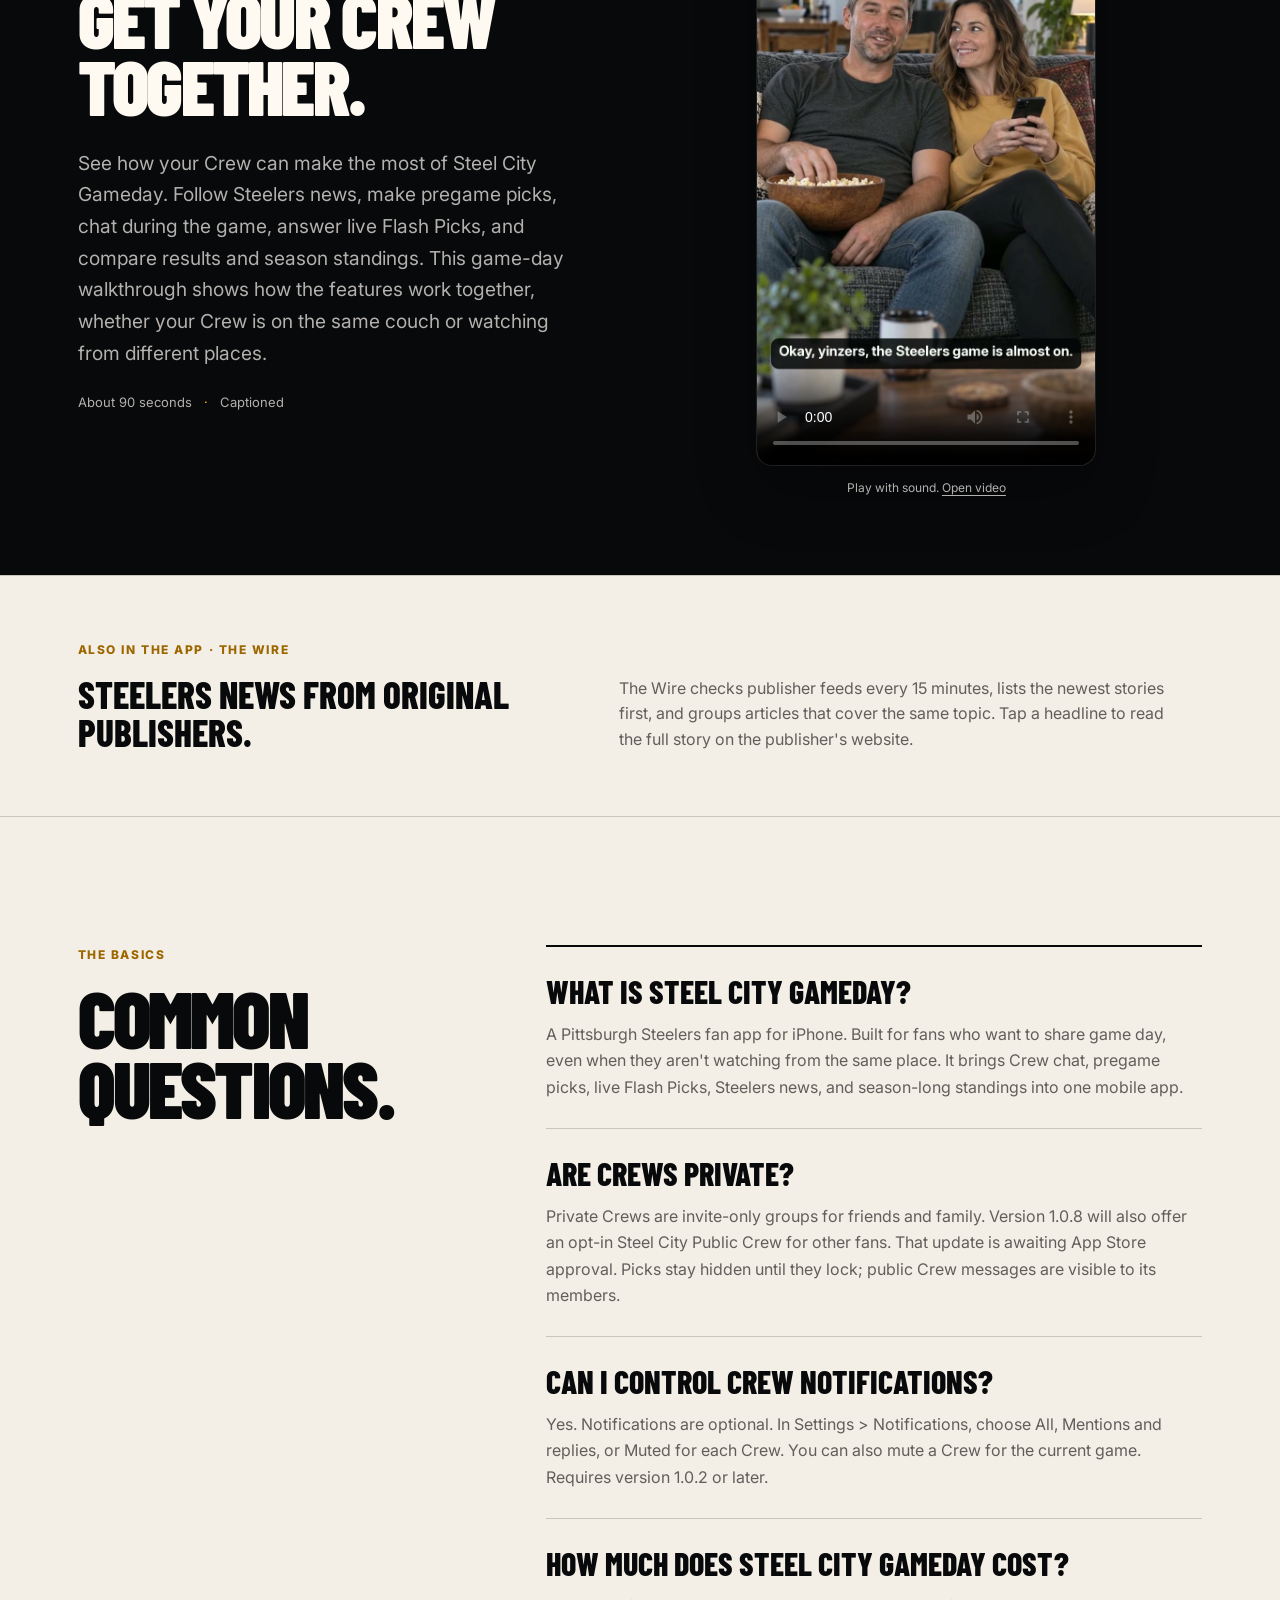
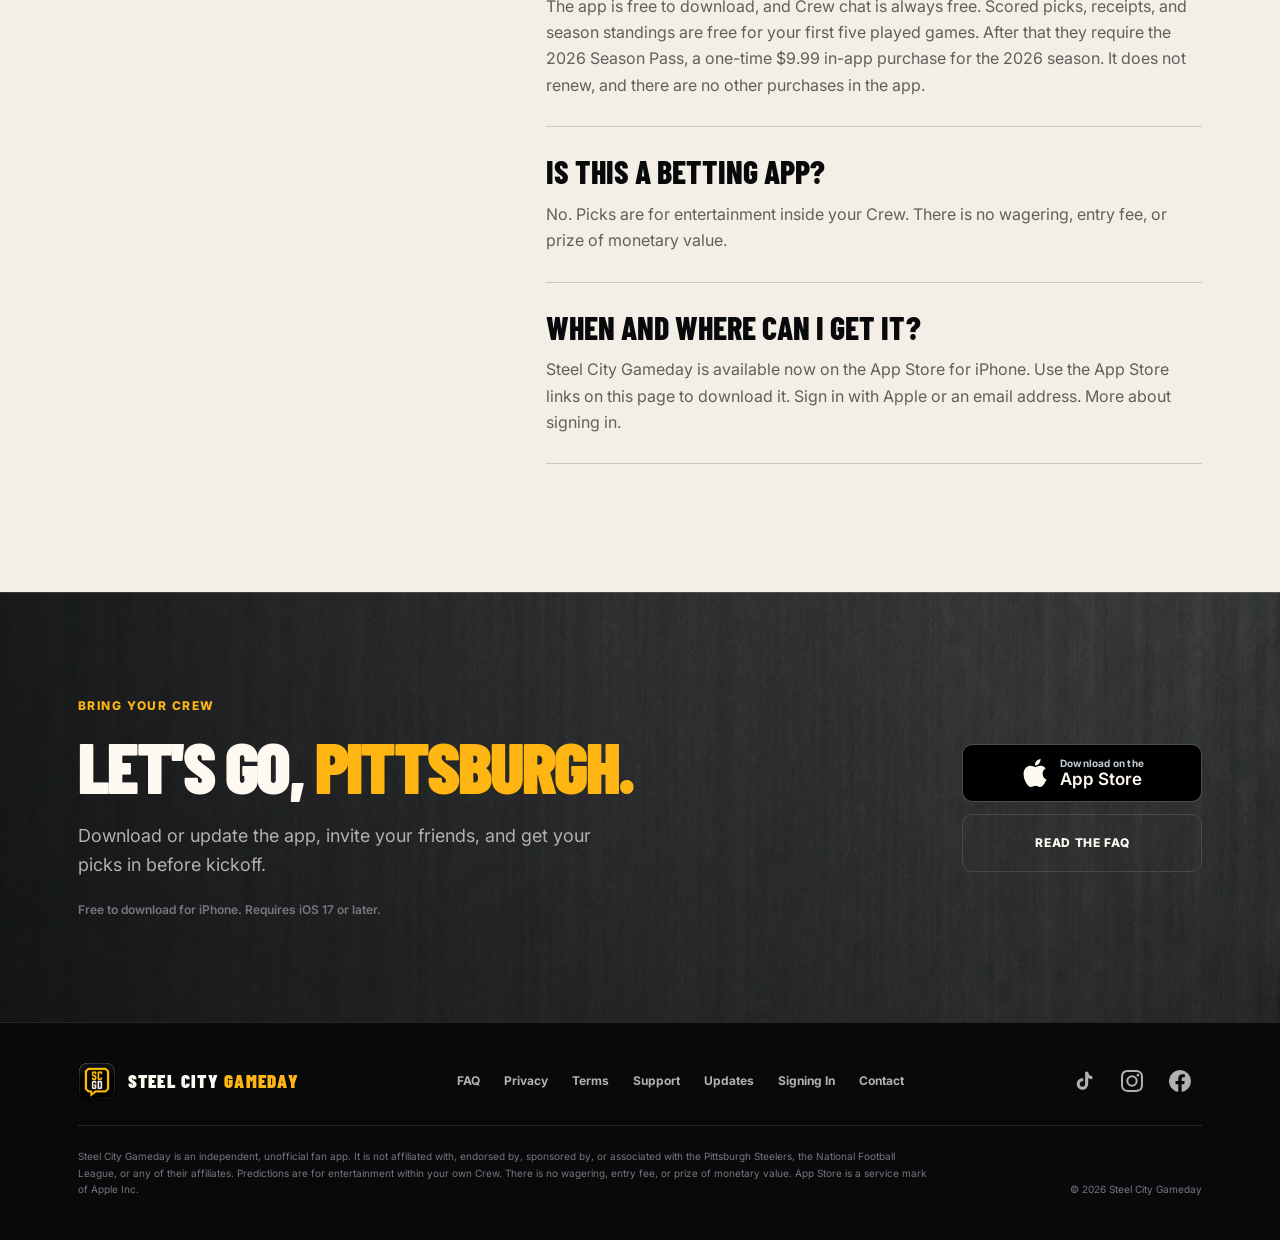
==== commit 100eaa88: "Keep 1.0.8 preview focused on fan features" ====
--- a/index.html
+++ b/index.html
@@ -1090,7 +1090,7 @@
         <div class="feature-points">
           <article class="feature-point">
             <h3>Public and private Crews</h3>
-            <p>The public Crew includes pregame picks, live Flash Picks, chat, receipts and standings. Your invite-only Crews stay private. Reporting and blocking are available in chat.</p>
+            <p>The public Crew includes pregame picks, live Flash Picks, chat, receipts and standings. Your invite-only Crews stay private.</p>
           </article>
           <article class="feature-point">
             <h3>Your weekly matchup</h3>
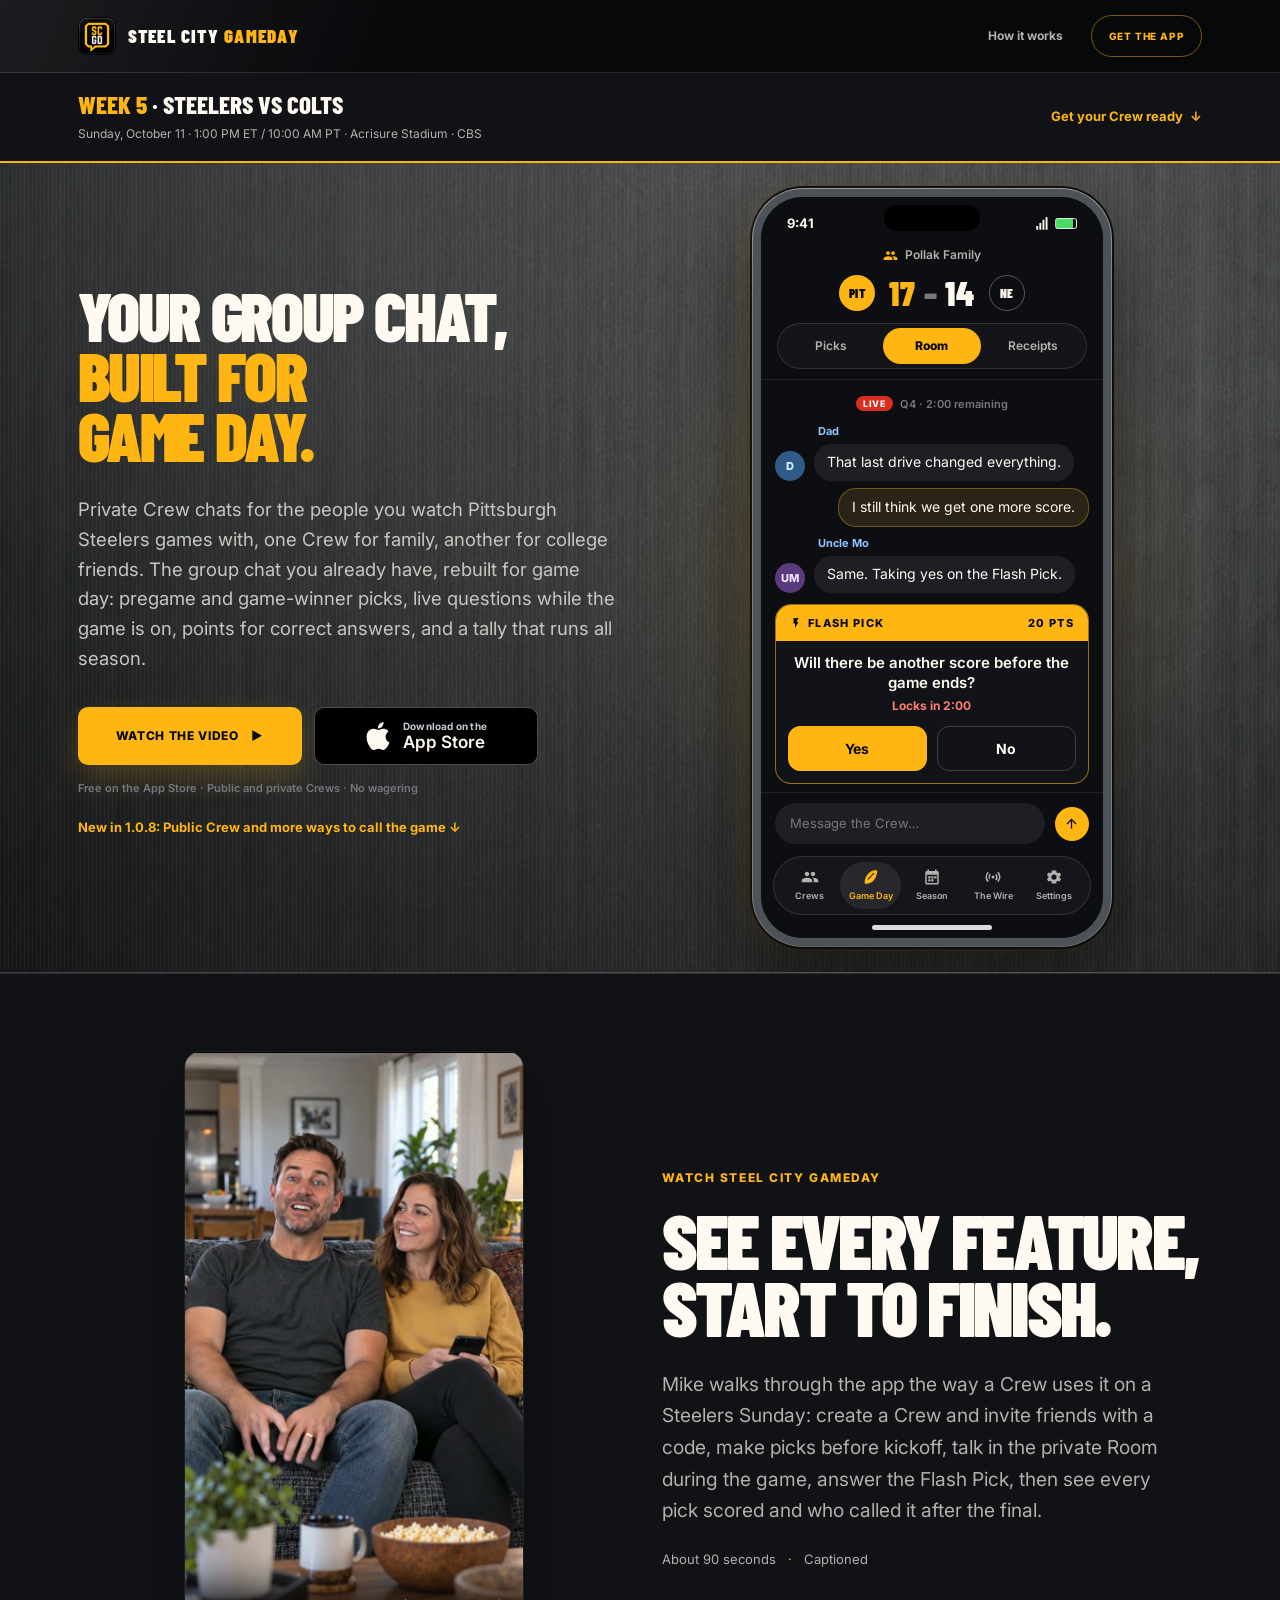
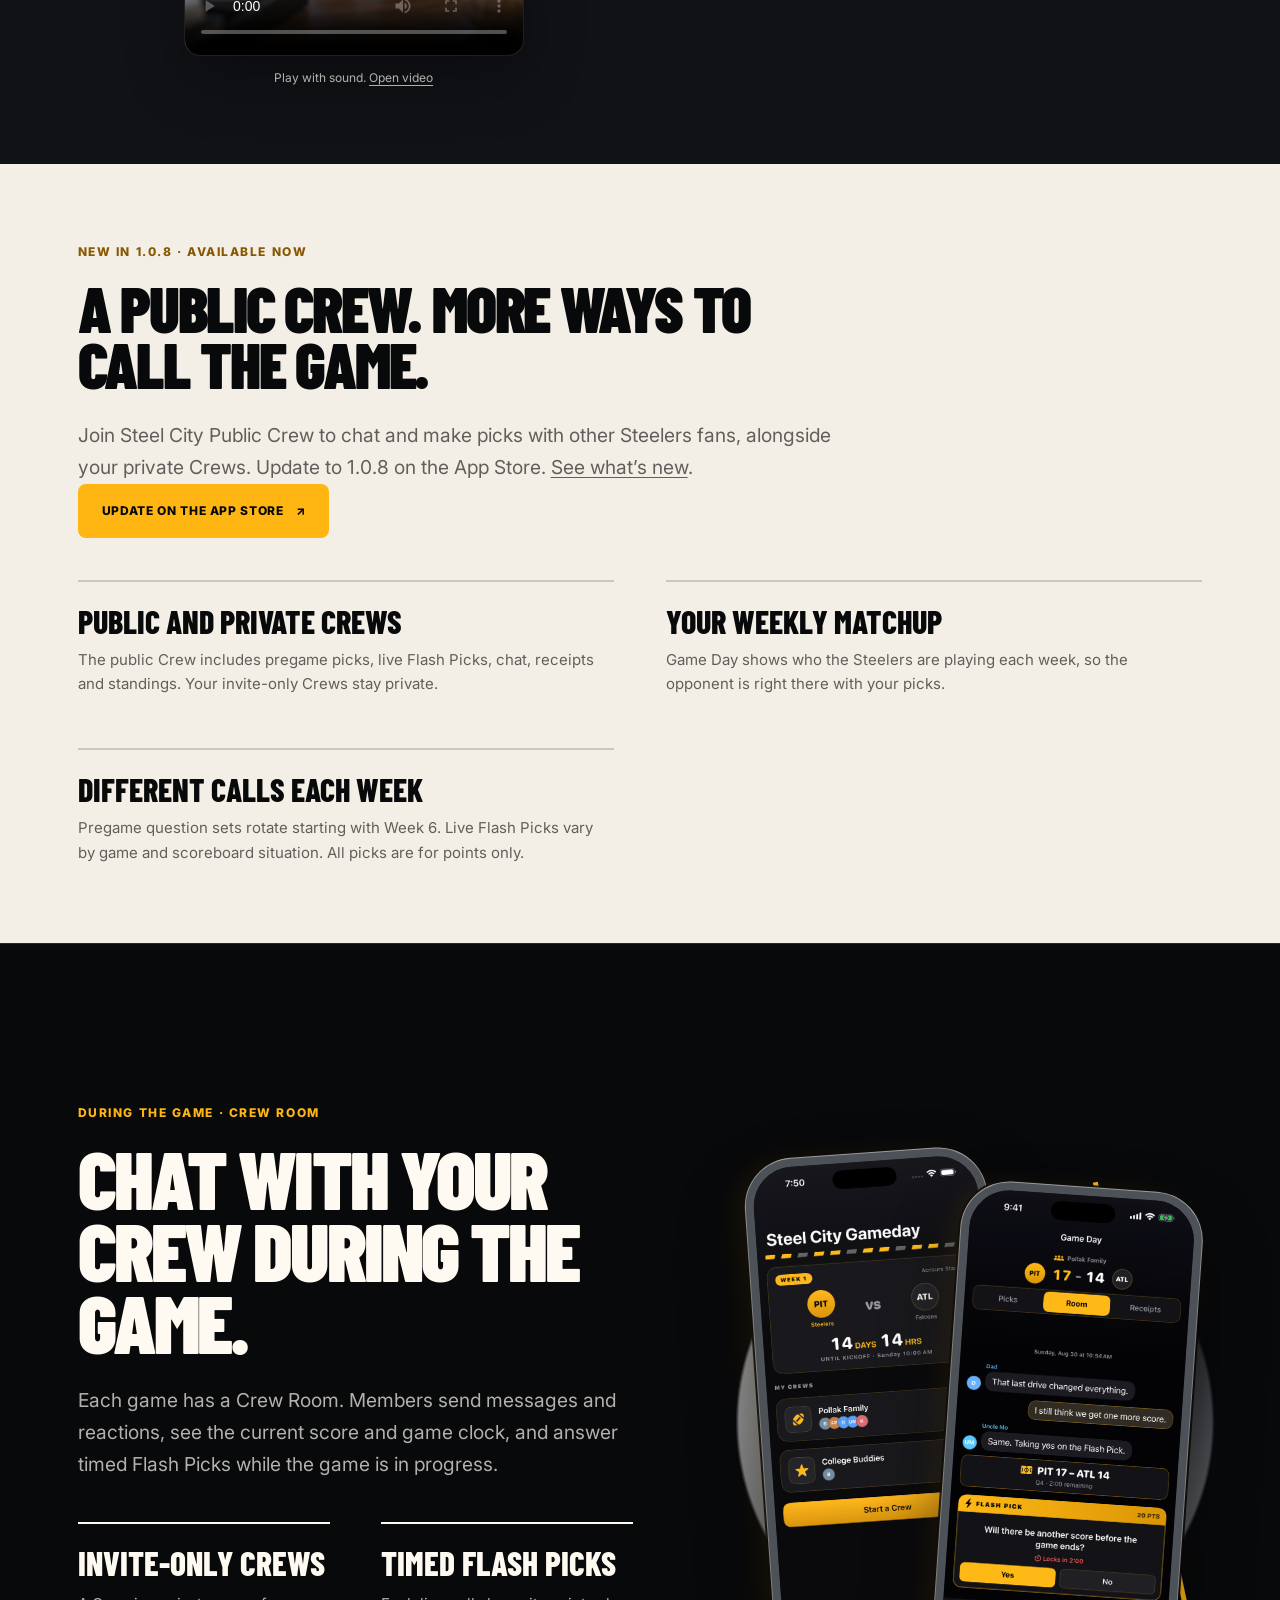
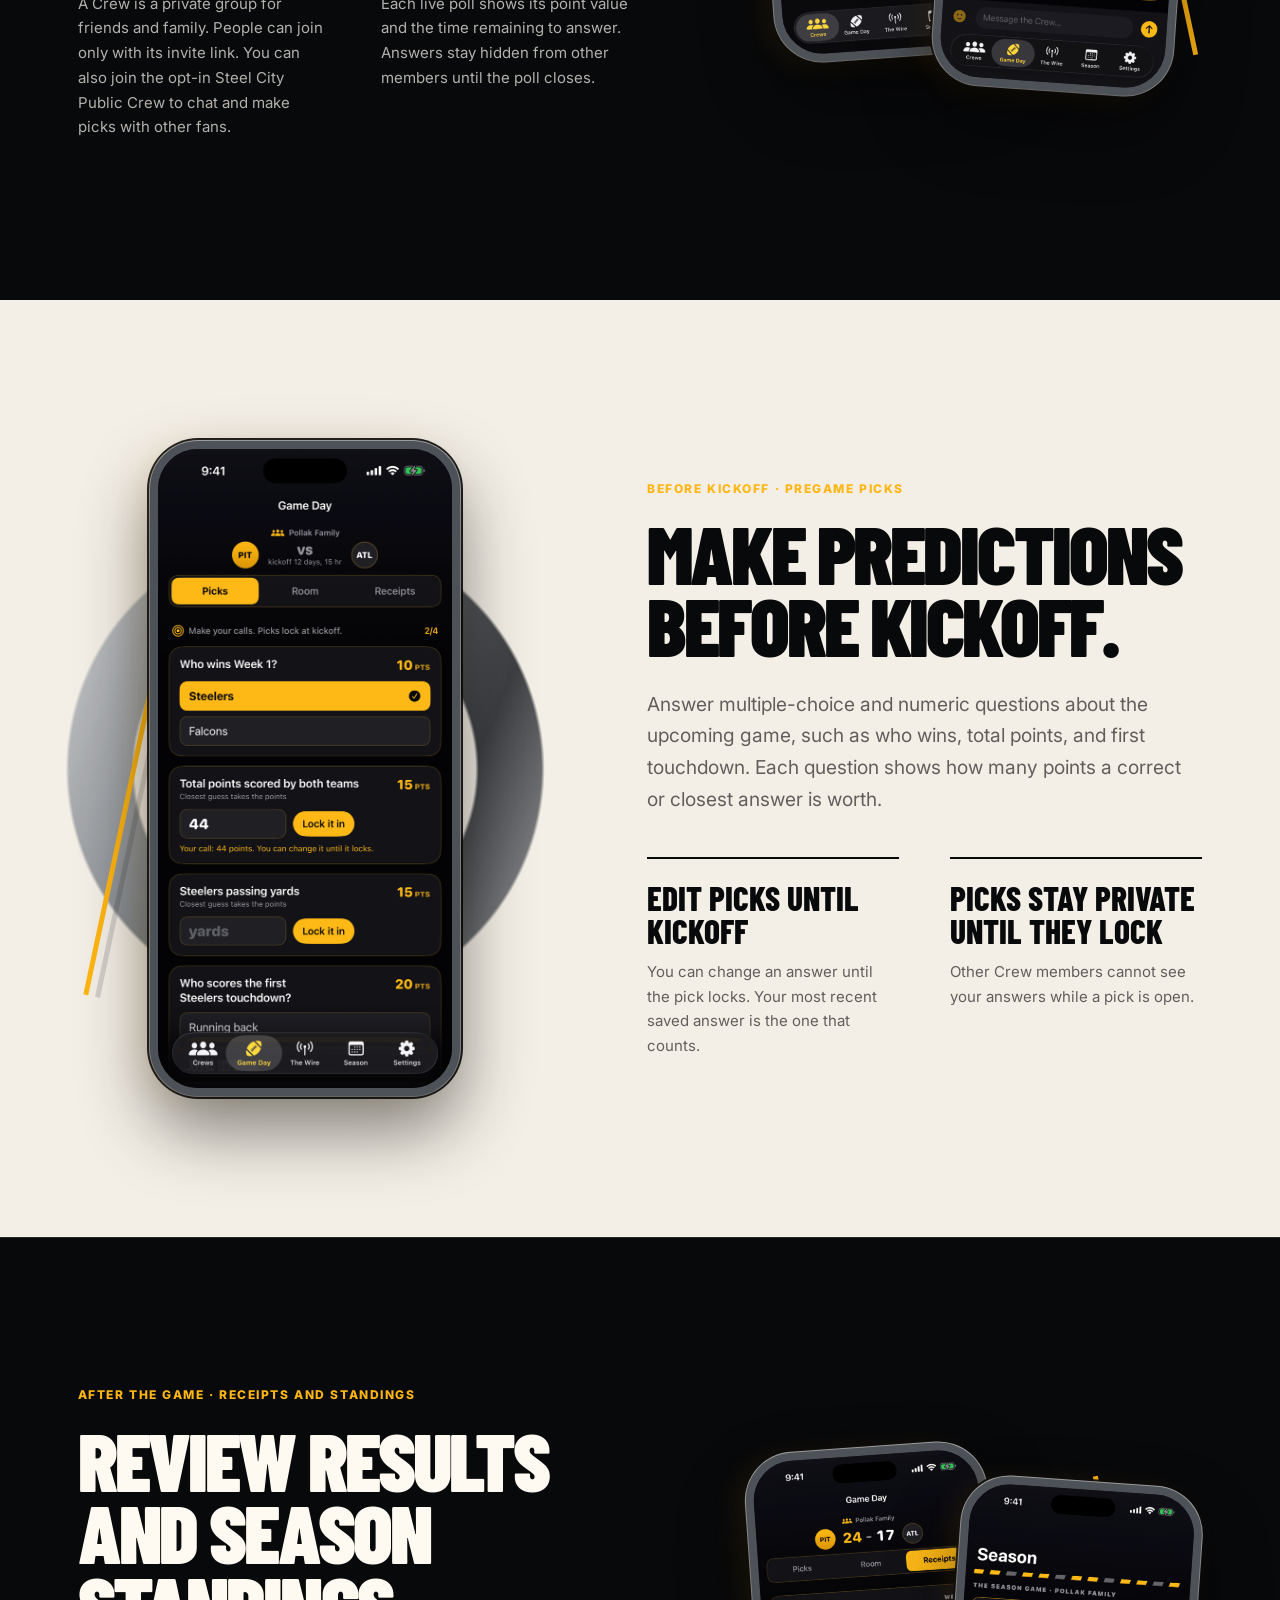
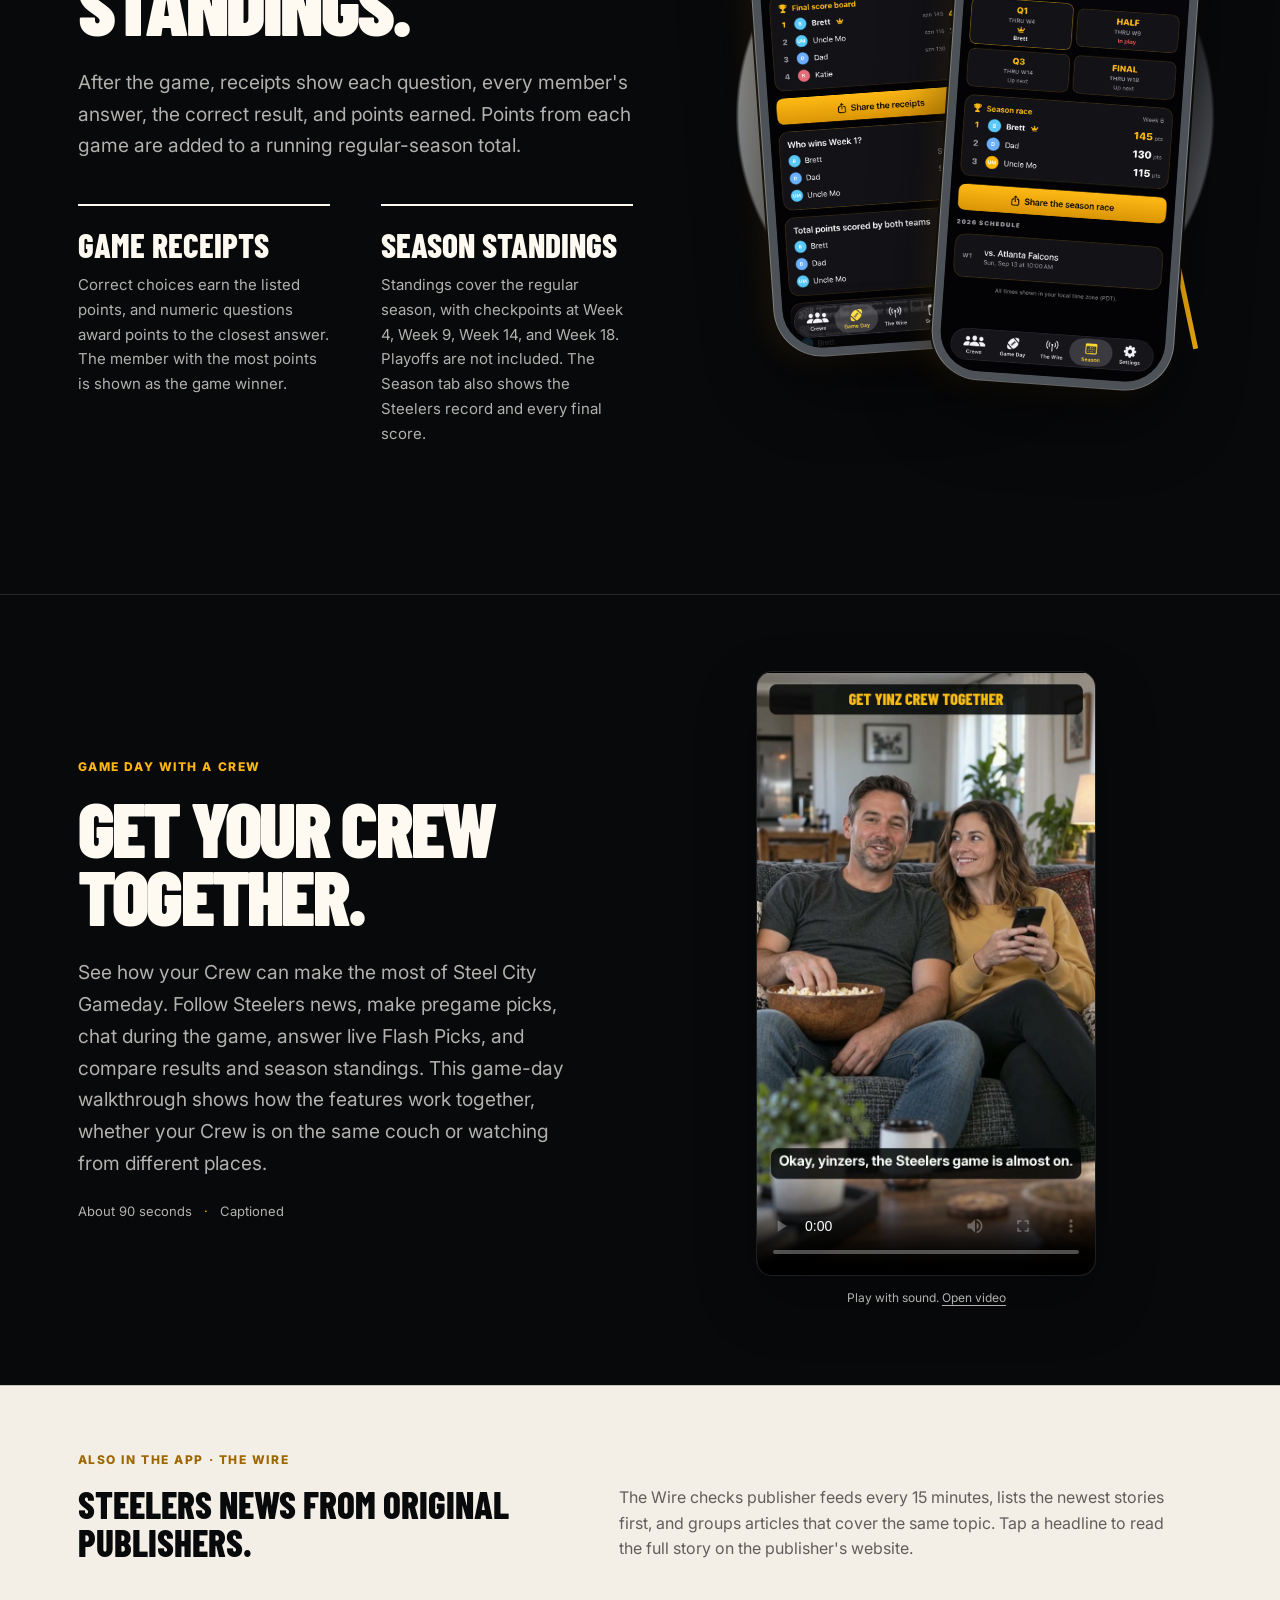
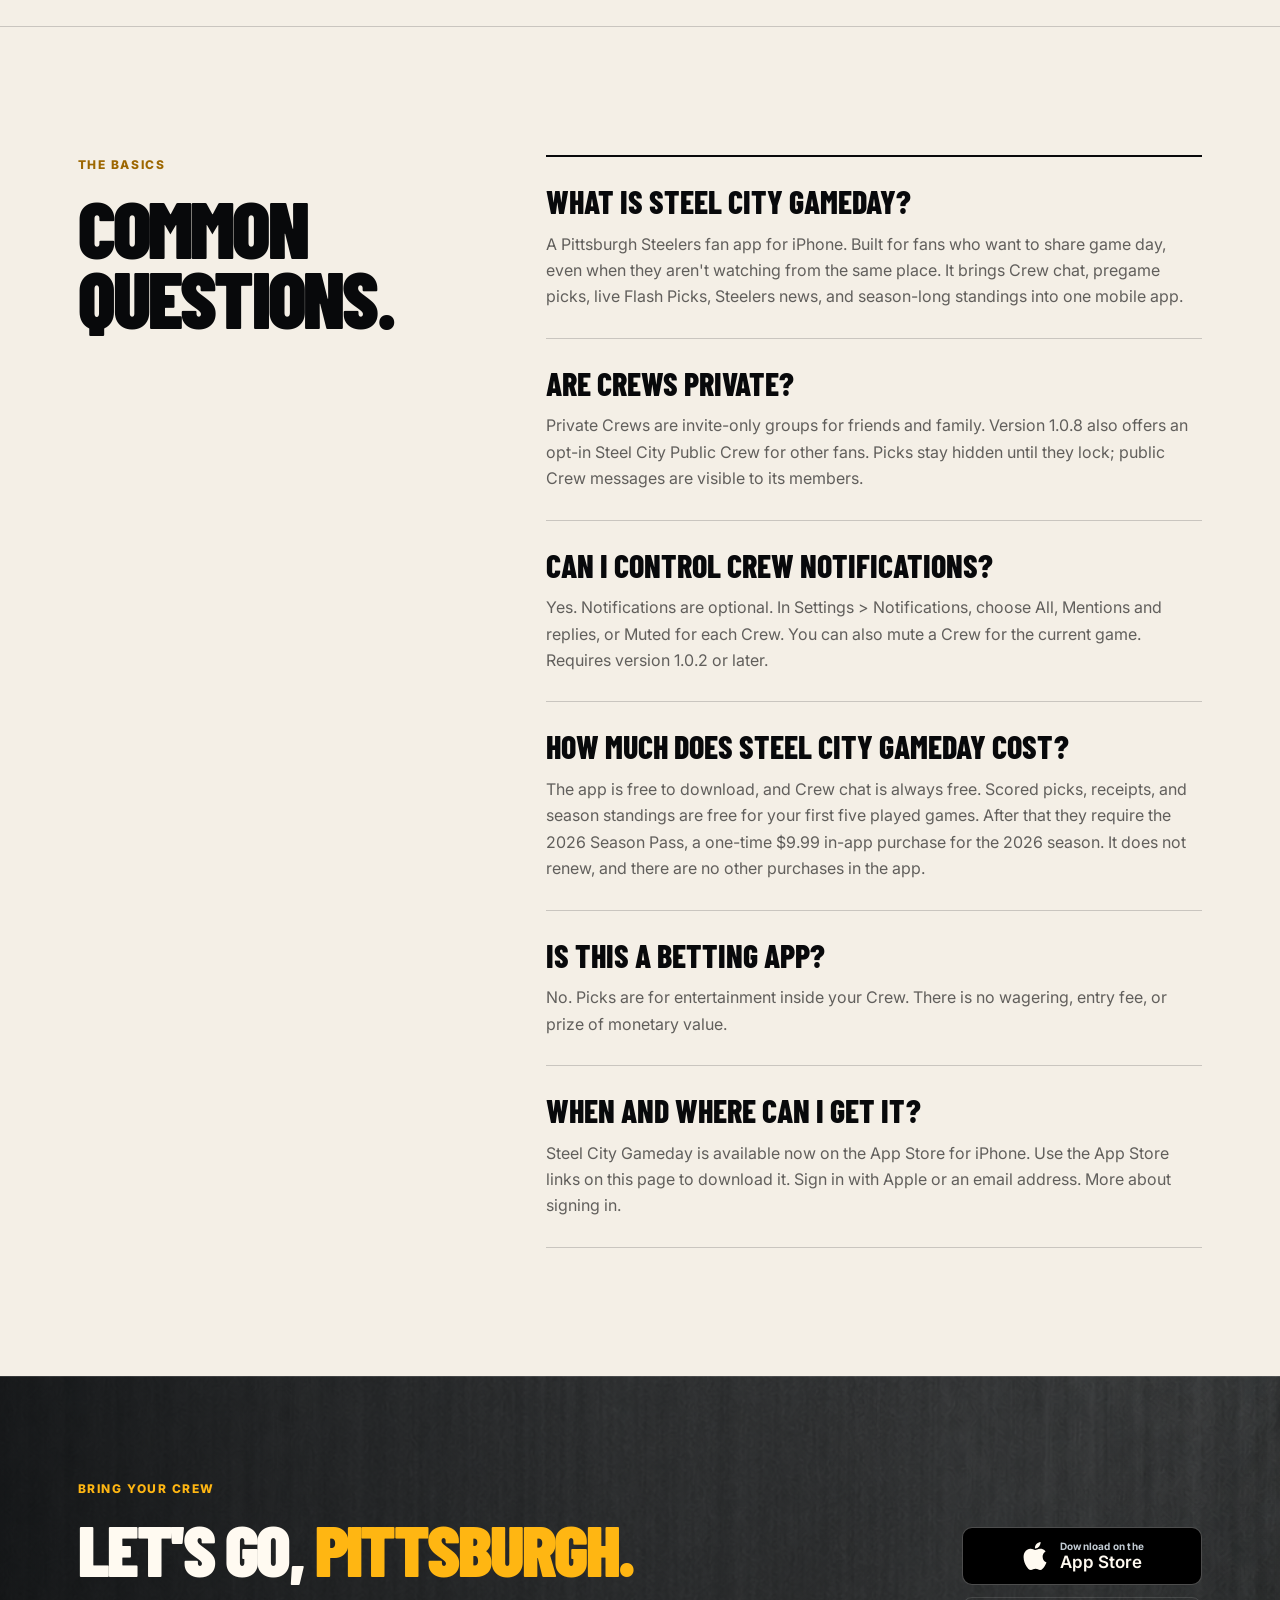
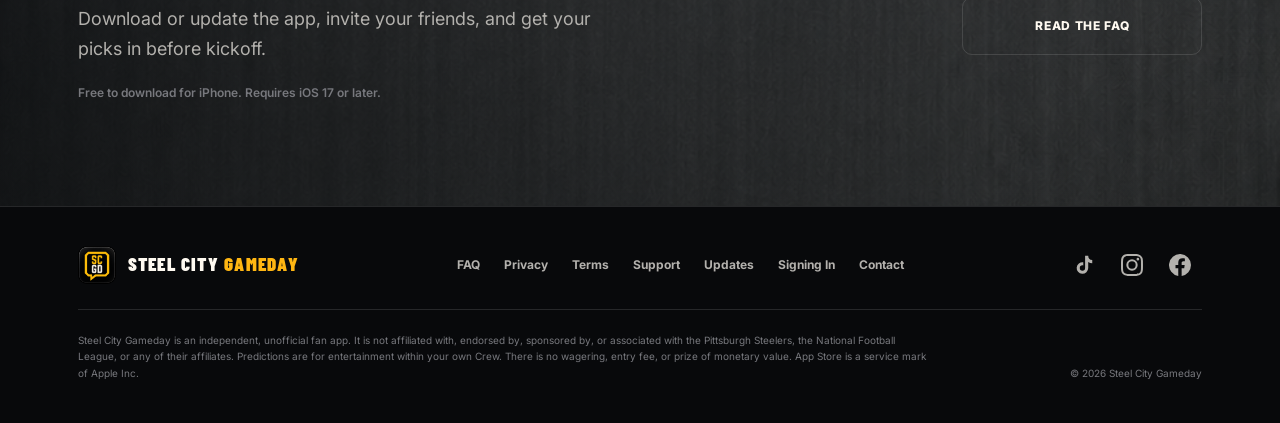
==== commit 77862ace: "Announce version 1.0.8 availability" ====
--- a/index.html
+++ b/index.html
@@ -4,7 +4,7 @@
   <meta charset="utf-8">
   <meta name="viewport" content="width=device-width, initial-scale=1">
   <title>Steel City Gameday | Pittsburgh Steelers Fan App for Picks, Crews and News</title>
-  <meta name="description" content="A free Pittsburgh Steelers app for iPhone: private Crew groups, game day picks and predictions, live polls while the game is on, Steelers news, and season standings.">
+  <meta name="description" content="A free Pittsburgh Steelers app for iPhone: public and private Crew groups, game day picks and predictions, live polls while the game is on, Steelers news, and season standings.">
   <meta name="robots" content="index,follow,max-image-preview:large">
   <meta name="theme-color" content="#08090b">
   <link rel="canonical" href="https://steelcitygameday.com/">
@@ -35,7 +35,7 @@
         "@id": "https://steelcitygameday.com/#website",
         "url": "https://steelcitygameday.com/",
         "name": "Steel City Gameday",
-        "description": "A free Pittsburgh Steelers app for iPhone: private Crew groups, game day picks and predictions, live polls while the game is on, Steelers news, and season standings.",
+        "description": "A free Pittsburgh Steelers app for iPhone: public and private Crew groups, game day picks and predictions, live polls while the game is on, Steelers news, and season standings.",
         "inLanguage": "en-US"
       },
       {
@@ -43,8 +43,8 @@
         "@id": "https://steelcitygameday.com/#app",
         "name": "Steel City Gameday",
         "url": "https://steelcitygameday.com/",
-        "description": "A free Pittsburgh Steelers app for iPhone: private Crew groups, game day picks and predictions, live polls while the game is on, Steelers news, and season standings.",
-        "softwareVersion": "1.0.7",
+        "description": "A free Pittsburgh Steelers app for iPhone: public and private Crew groups, game day picks and predictions, live polls while the game is on, Steelers news, and season standings.",
+        "softwareVersion": "1.0.8",
         "operatingSystem": "iOS",
         "downloadUrl": "https://apps.apple.com/us/app/steel-city-gameday/id6806732803",
         "applicationCategory": "SportsApplication",
@@ -87,7 +87,7 @@
             "name": "Are Crews private?",
             "acceptedAnswer": {
               "@type": "Answer",
-              "text": "Private Crews are invite-only groups for friends and family. Version 1.0.8 will also offer an opt-in Steel City Public Crew for other fans. That update is awaiting App Store approval. Picks stay hidden until they lock; public Crew messages are visible to its members."
+              "text": "Private Crews are invite-only groups for friends and family. Version 1.0.8 also offers an opt-in Steel City Public Crew for other fans. Picks stay hidden until they lock; public Crew messages are visible to its members."
             }
           },
           {
@@ -993,8 +993,8 @@
             <span class="appstore-download-text"><small>Download on the</small><strong>App Store</strong></span>
           </a>
           </div>
-          <p class="hero-note">Free on the App Store · Invite-only Crews · No wagering</p>
-          <a class="hero-release" href="#latest">New in 1.0.7: Flash Picks on the Lock Screen and receipts that come to you <span aria-hidden="true">&nbsp;↓</span></a>
+          <p class="hero-note">Free on the App Store · Public and private Crews · No wagering</p>
+          <a class="hero-release" href="#latest">New in 1.0.8: Public Crew and more ways to call the game <span aria-hidden="true">&nbsp;↓</span></a>
         </div>
 
         <figure class="hero-art" aria-label="Example Crew Room during a Steelers game, with live chat and a Flash Pick">
@@ -1082,11 +1082,12 @@
       </div>
     </section>
 
-    <section class="feature-section light release-section" id="coming-next" aria-labelledby="coming-title">
+    <section class="feature-section light release-section" id="latest" aria-labelledby="release-title">
       <div class="wrap">
-        <p class="feature-kicker">Coming in 1.0.8 · Awaiting App Store approval</p>
-        <h2 class="display" id="coming-title">A public Crew. More ways to call the game.</h2>
-        <p class="feature-lede">Join Steel City Public Crew to chat and make picks with other Steelers fans, alongside your private Crews. Version 1.0.8 has been submitted to Apple and will be available after approval. <a href="updates/#v1-0-8">See what’s coming</a>.</p>
+        <p class="feature-kicker">New in 1.0.8 · Available now</p>
+        <h2 class="display" id="release-title">A public Crew. More ways to call the game.</h2>
+        <p class="feature-lede">Join Steel City Public Crew to chat and make picks with other Steelers fans, alongside your private Crews. Update to 1.0.8 on the App Store. <a href="updates/#v1-0-8">See what’s new</a>.</p>
+        <a class="button button-primary" href="https://apps.apple.com/us/app/steel-city-gameday/id6806732803" target="_blank" rel="noopener noreferrer">Update on the App Store <span aria-hidden="true">↗</span></a>
         <div class="feature-points">
           <article class="feature-point">
             <h3>Public and private Crews</h3>
@@ -1104,37 +1105,6 @@
       </div>
     </section>
 
-    <section class="feature-section light release-section" id="latest" aria-labelledby="release-title">
-      <div class="wrap">
-        <div class="release-heading">
-          <div>
-            <p class="feature-kicker">New in 1.0.7 · Available now</p>
-            <h2 class="display" id="release-title">Flash Picks you won't miss. Receipts that come to you.</h2>
-          </div>
-          <a class="button button-primary" href="https://apps.apple.com/us/app/steel-city-gameday/id6806732803" target="_blank" rel="noopener noreferrer">Update on the App Store <span aria-hidden="true">↗</span></a>
-        </div>
-        <p class="feature-lede">Get your Crew ready for Sunday against Indianapolis. Update to 1.0.7 and Flash Picks arrive as a push notification with a Lock Screen countdown, the Room gets a "Receipts are in" card when the game goes final, and every question on Receipts shows the answer and who took the points. <a href="updates/">See every update</a>.</p>
-        <div class="feature-points">
-          <article class="feature-point">
-            <h3>Flash Picks on the Lock Screen</h3>
-            <p>A Flash Pick arrives as a push notification, gives you five minutes to answer, and shows on the Lock Screen with a countdown that leaves when the pick locks.</p>
-          </article>
-          <article class="feature-point">
-            <h3>Receipts are in</h3>
-            <p>When the game goes final you get a notification, and the Room gets a card that jumps straight to that week's receipts.</p>
-          </article>
-          <article class="feature-point">
-            <h3>Who took the points</h3>
-            <p>Every resolved question on Receipts shows the answer and who scored it, so the tally explains itself.</p>
-          </article>
-          <article class="feature-point">
-            <h3>A quieter Room</h3>
-            <p>The Room only posts a score line when the score changes or a quarter ends, and a sent message no longer reappears in the composer.</p>
-          </article>
-        </div>
-      </div>
-    </section>
-
     <section class="feature-section dark" id="experience" aria-labelledby="live-title">
       <div class="wrap feature-grid media-right">
         <div class="feature-copy">
@@ -1144,7 +1114,7 @@
           <div class="feature-points">
             <article class="feature-point">
               <h3>Invite-only Crews</h3>
-              <p>A Crew is a private group for friends and family. People can join only with its invite link. An opt-in public Crew is coming in version 1.0.8, alongside your private groups.</p>
+              <p>A Crew is a private group for friends and family. People can join only with its invite link. You can also join the opt-in Steel City Public Crew to chat and make picks with other fans.</p>
             </article>
             <article class="feature-point">
               <h3>Timed Flash Picks</h3>
@@ -1258,7 +1228,7 @@
           </article>
           <article class="faq-item">
             <h3>Are Crews private?</h3>
-            <p>Private Crews are invite-only groups for friends and family. Version 1.0.8 will also offer an opt-in Steel City Public Crew for other fans. That update is awaiting App Store approval. Picks stay hidden until they lock; public Crew messages are visible to its members.</p>
+            <p>Private Crews are invite-only groups for friends and family. Version 1.0.8 also offers an opt-in Steel City Public Crew for other fans. Picks stay hidden until they lock; public Crew messages are visible to its members.</p>
           </article>
           <article class="faq-item">
             <h3>Can I control Crew notifications?</h3>
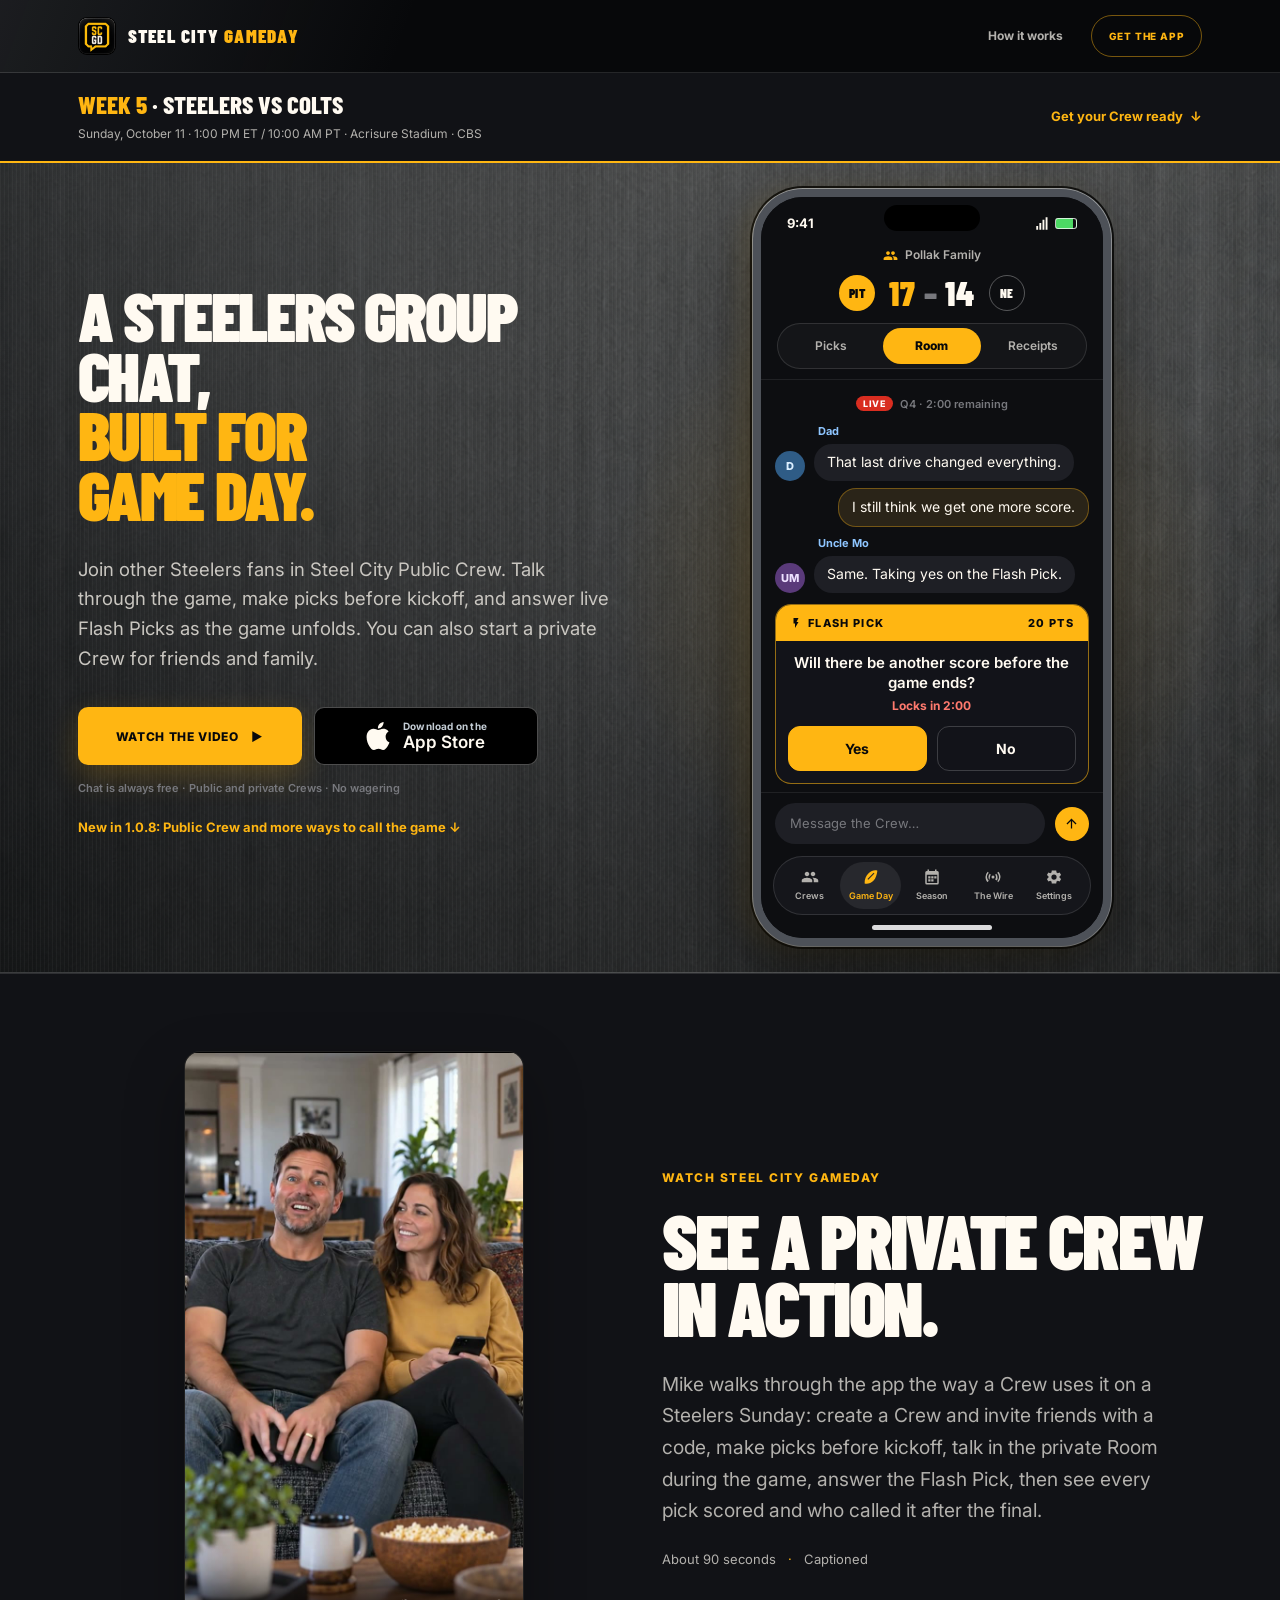
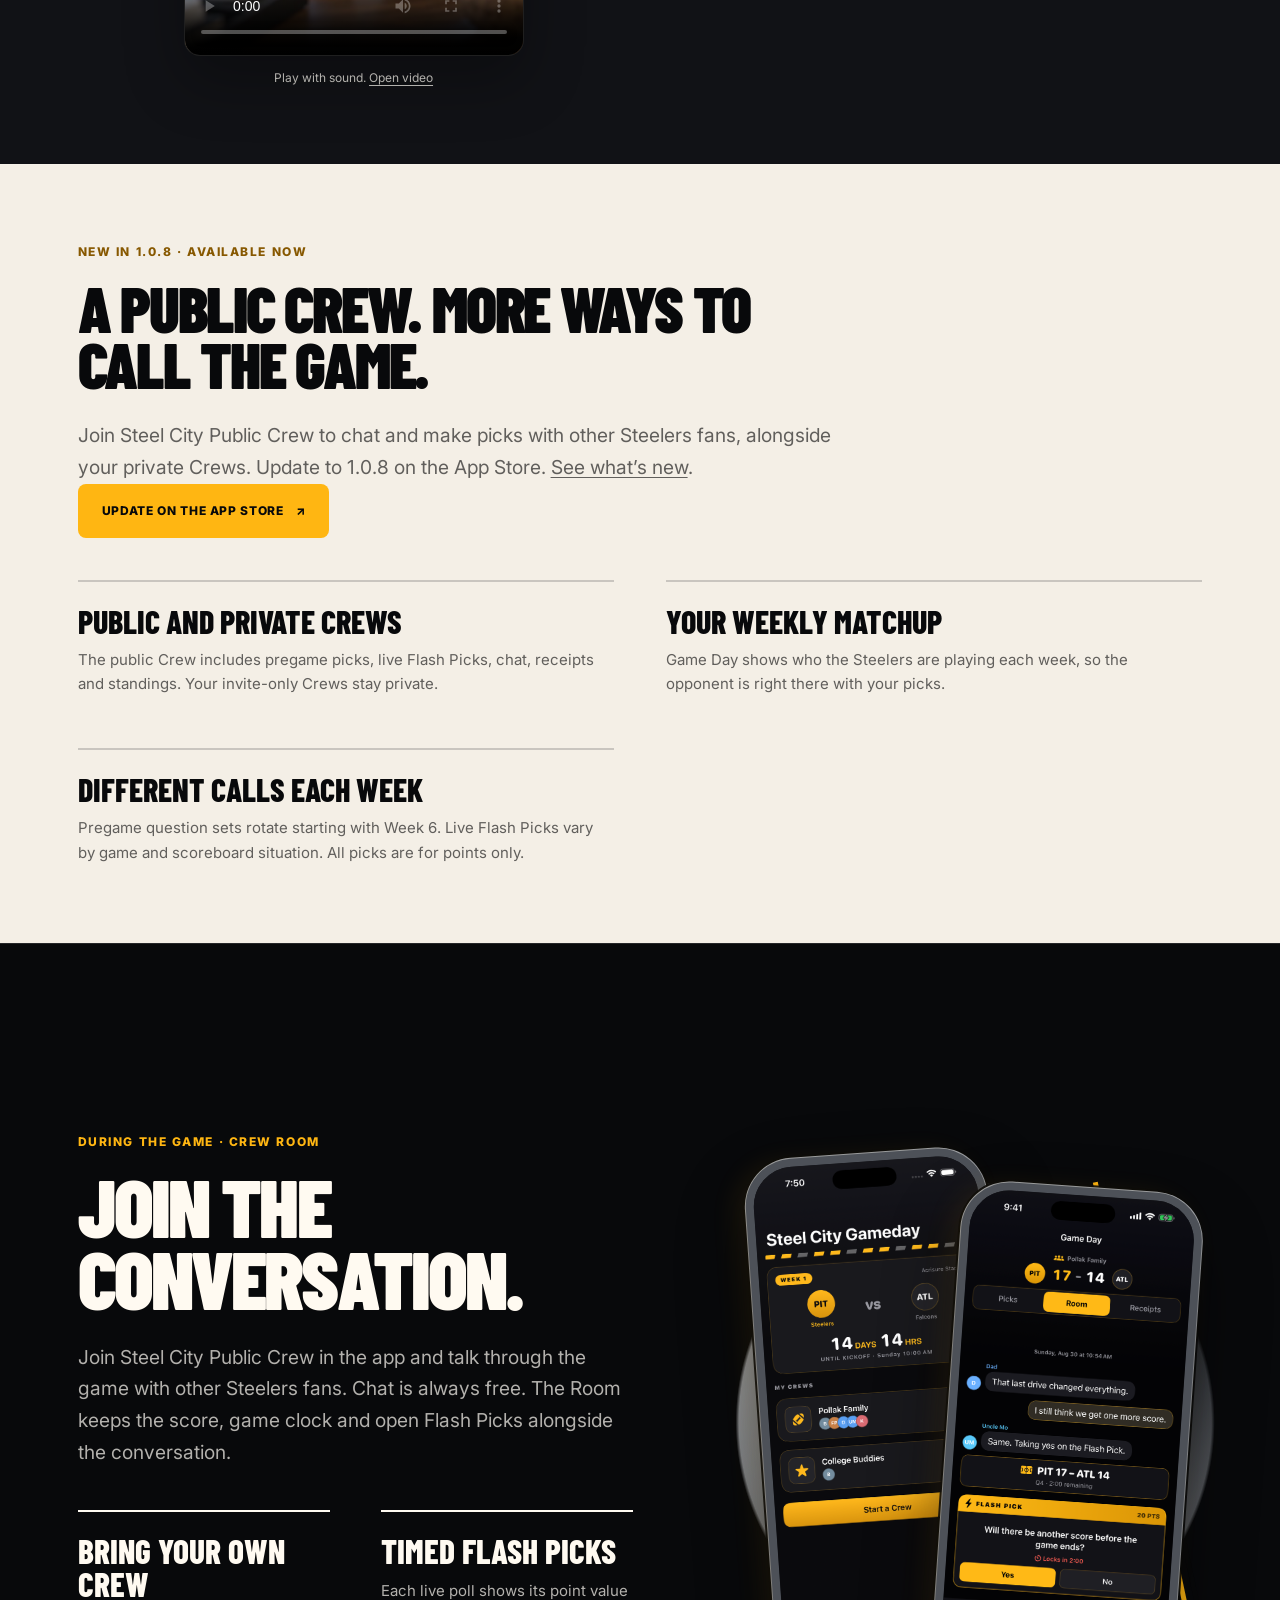
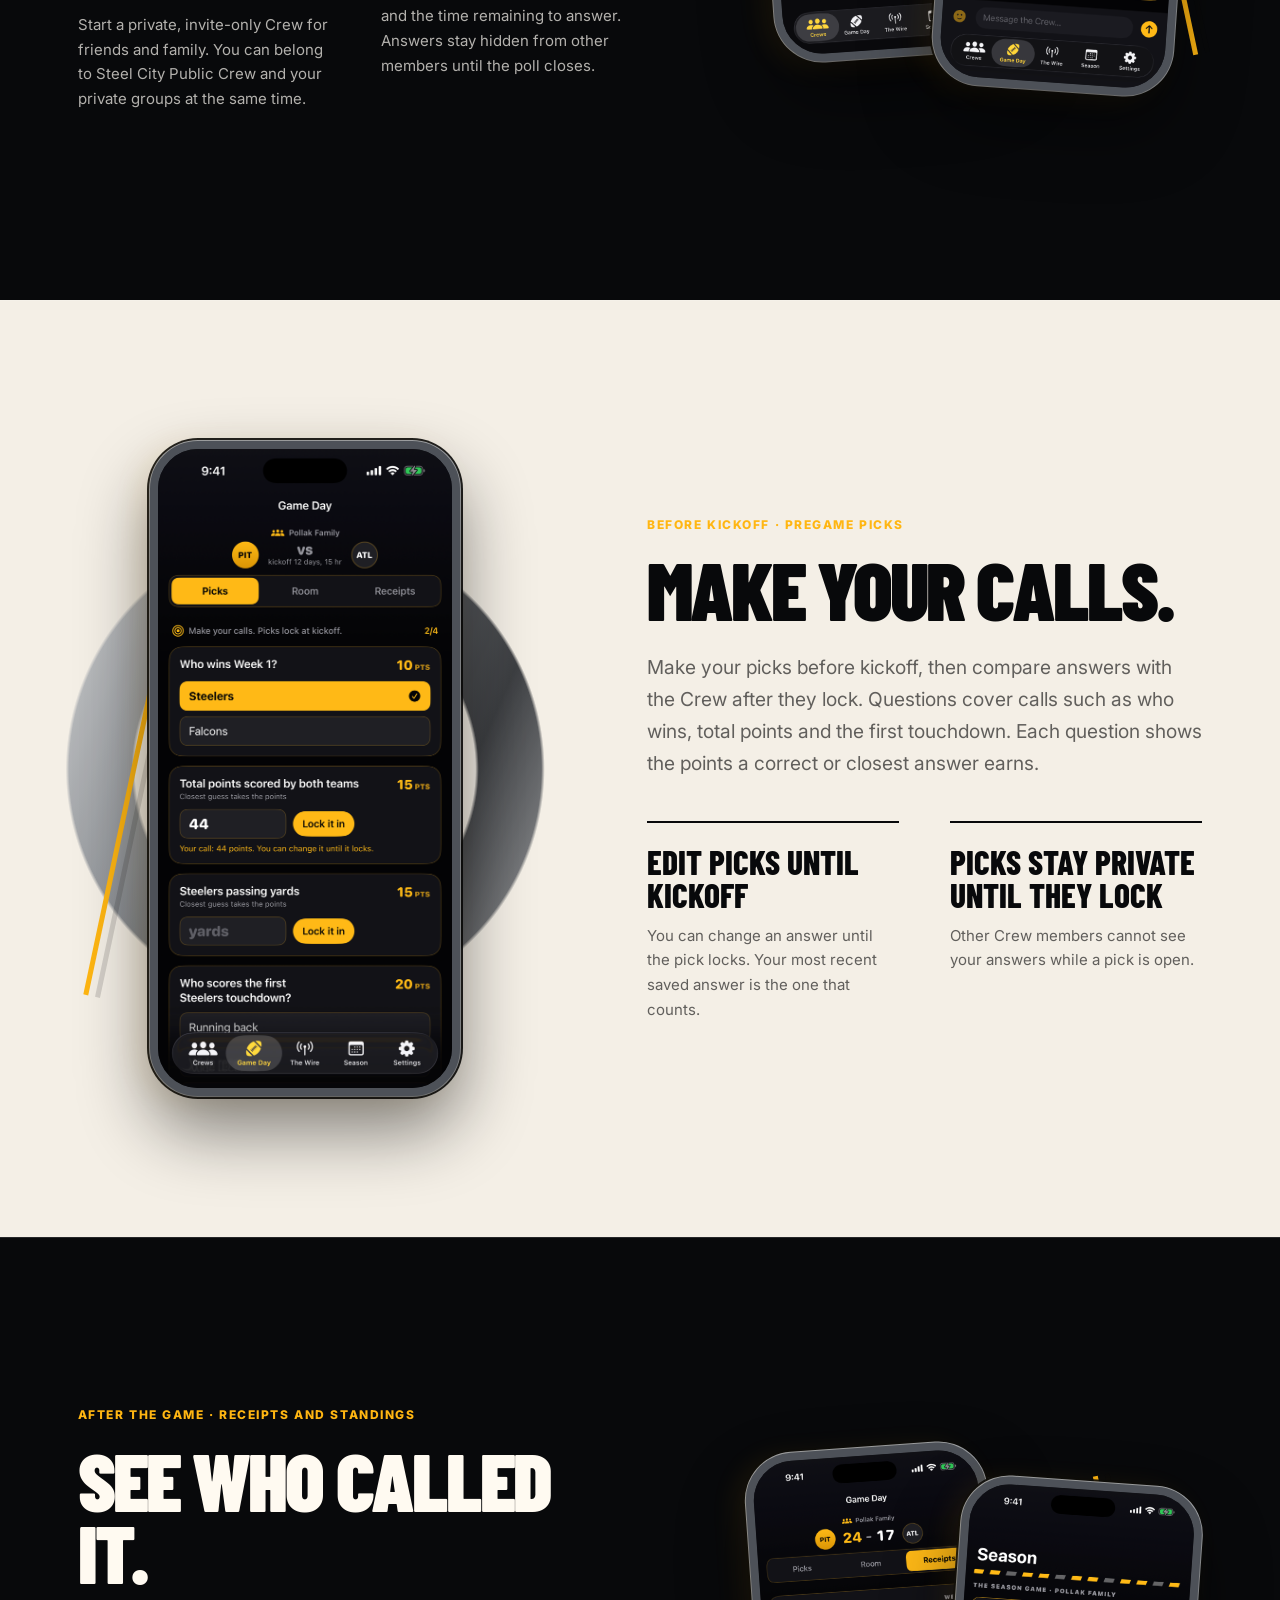
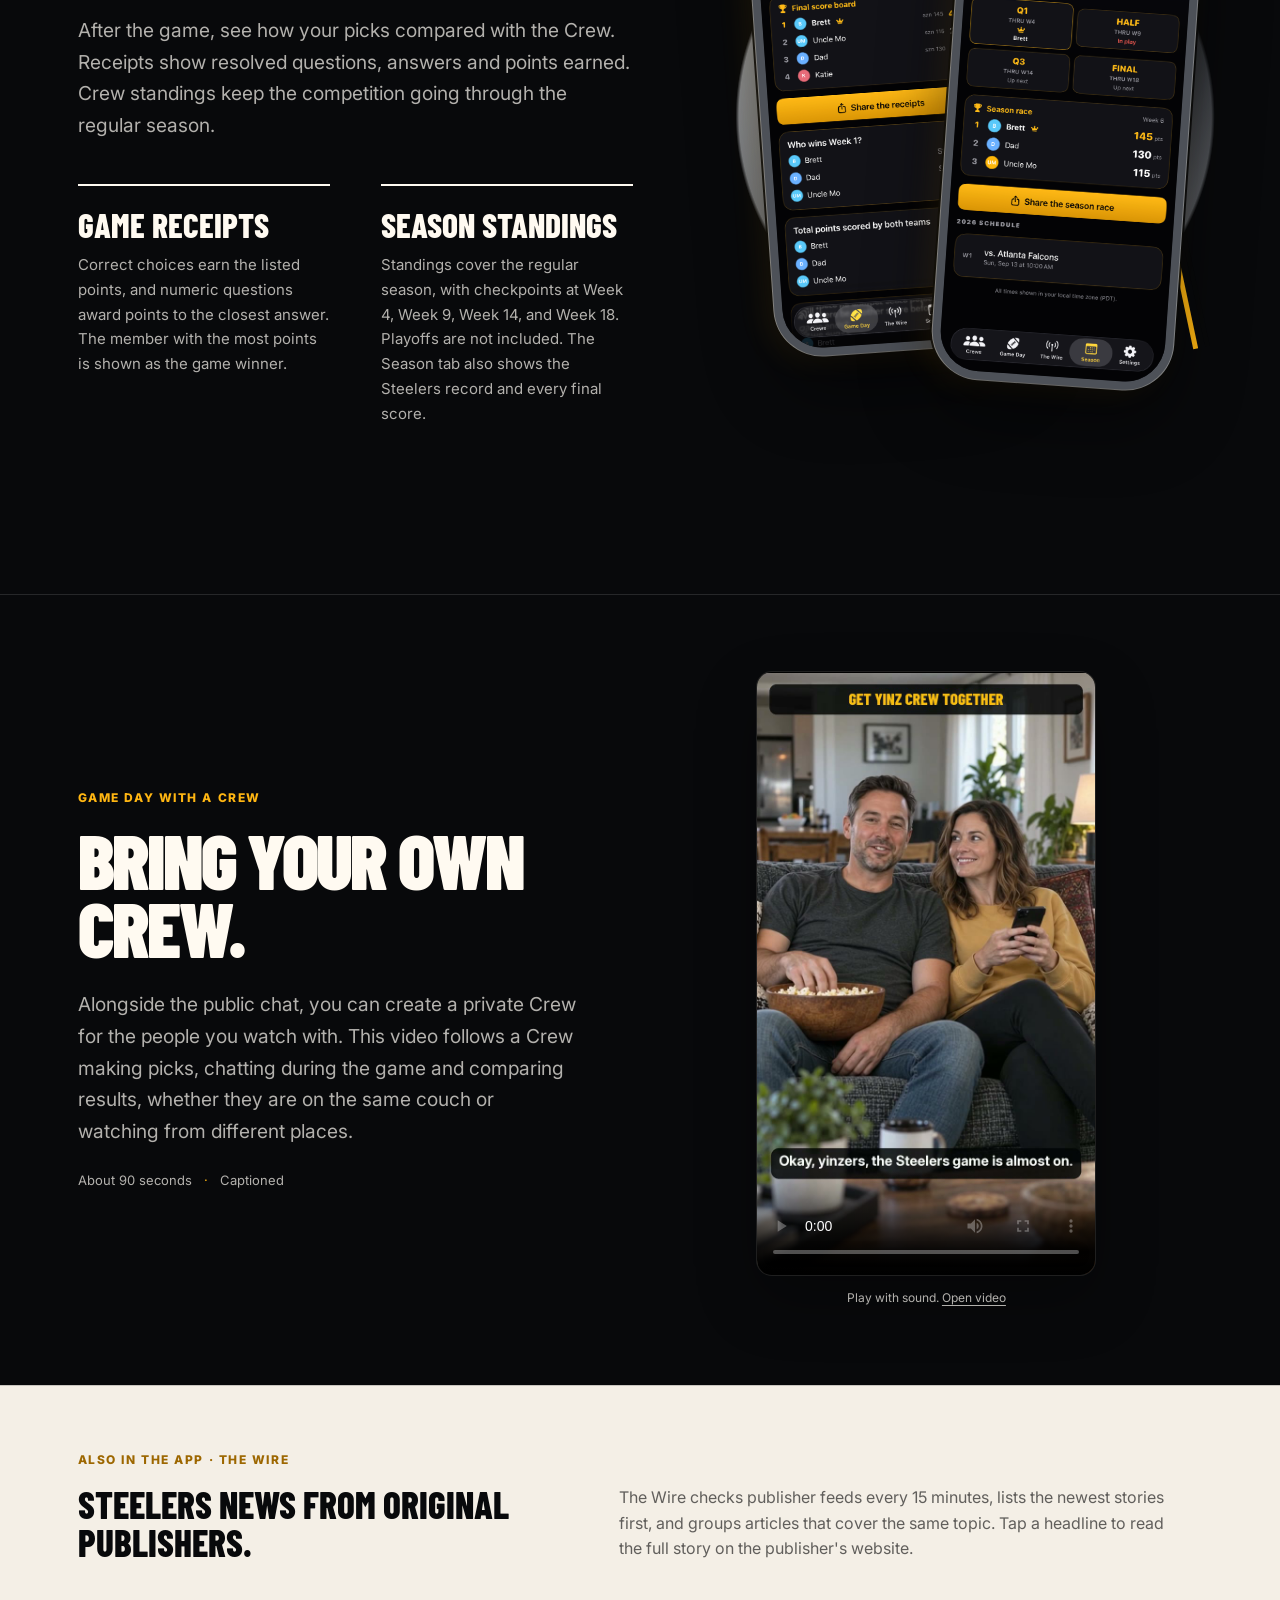
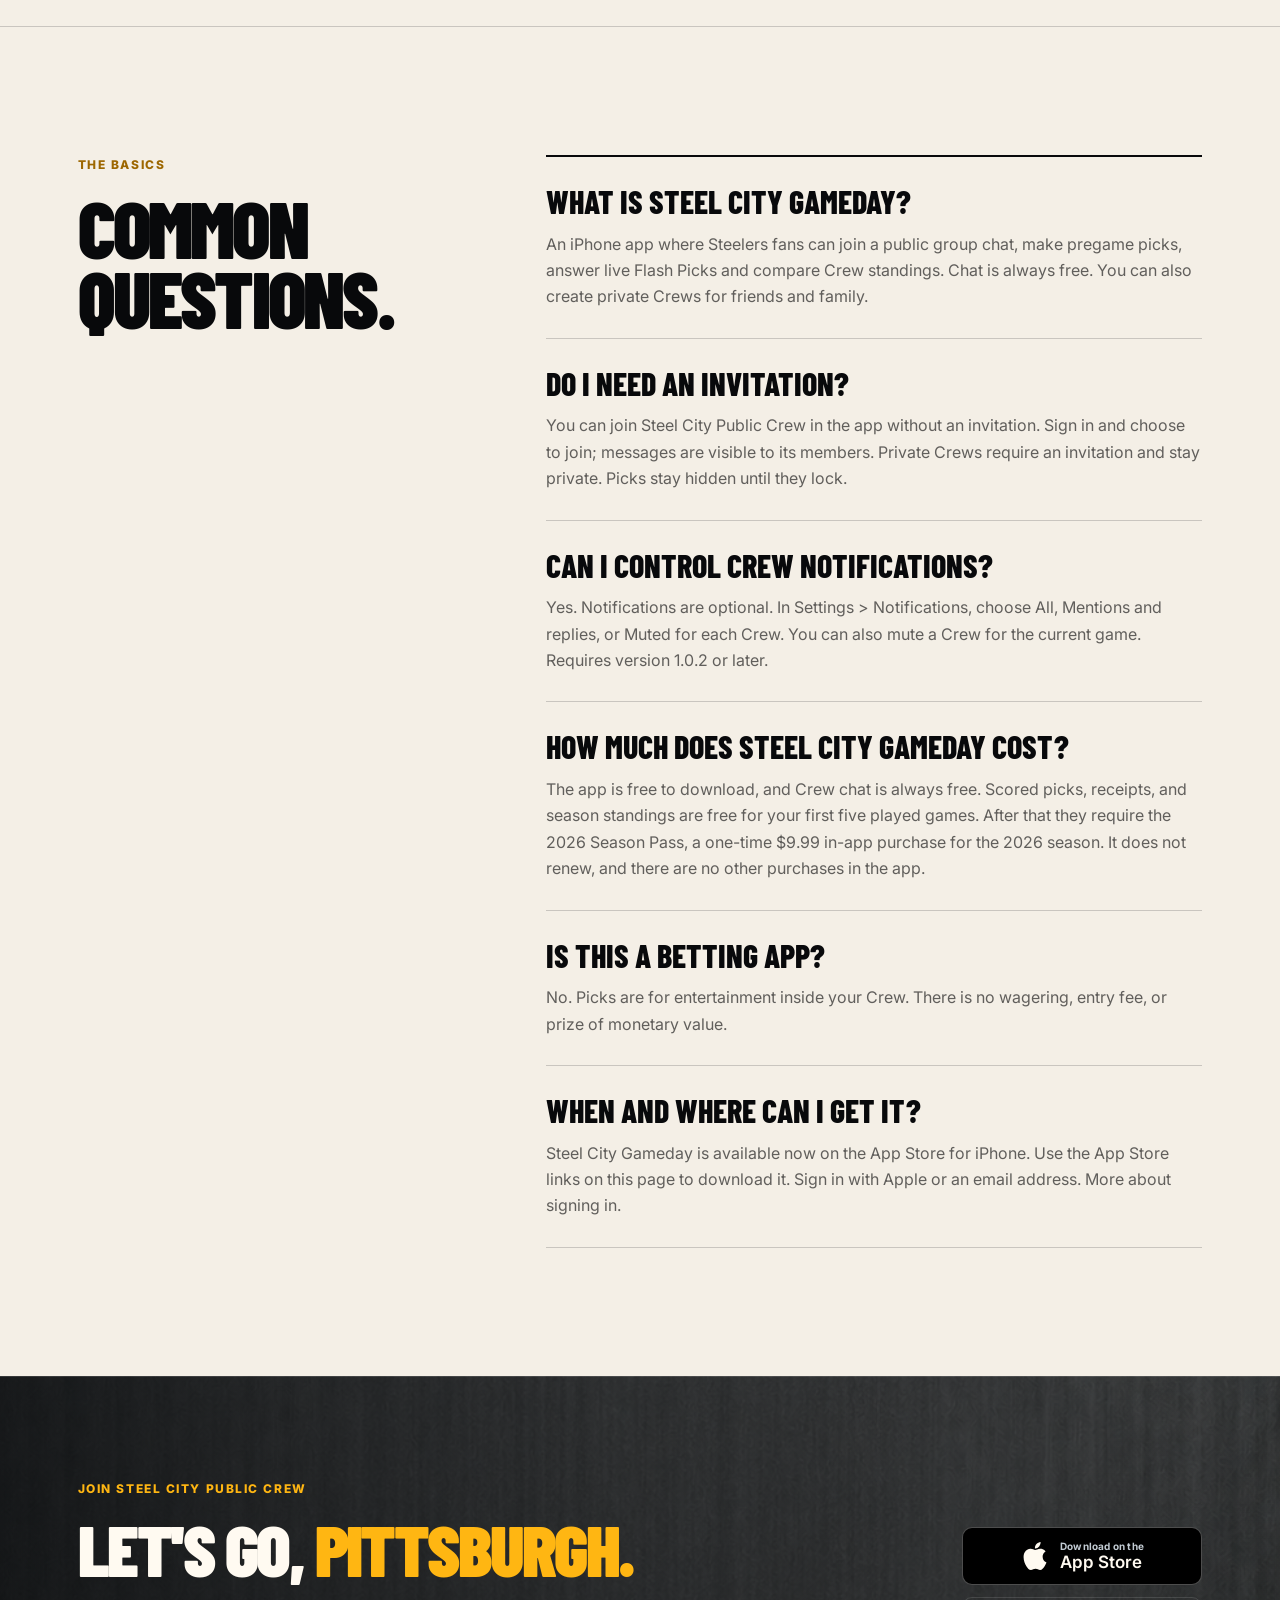
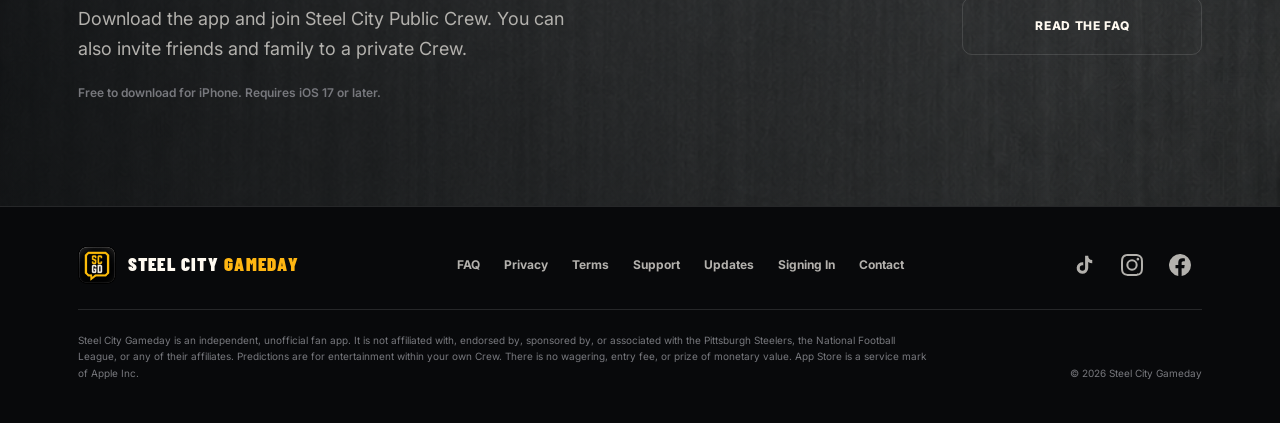
==== commit fd11facb: "Reframe website around public Steelers group chat" ====
--- a/index.html
+++ b/index.html
@@ -3,15 +3,15 @@
 <head>
   <meta charset="utf-8">
   <meta name="viewport" content="width=device-width, initial-scale=1">
-  <title>Steel City Gameday | Pittsburgh Steelers Fan App for Picks, Crews and News</title>
-  <meta name="description" content="A free Pittsburgh Steelers app for iPhone: public and private Crew groups, game day picks and predictions, live polls while the game is on, Steelers news, and season standings.">
+  <title>Steel City Gameday | Steelers Group Chat, Picks and Standings</title>
+  <meta name="description" content="Join a public Steelers group chat on iPhone. Talk through the game, make pregame and live Flash Picks, and compare Crew standings. Private Crews available too.">
   <meta name="robots" content="index,follow,max-image-preview:large">
   <meta name="theme-color" content="#08090b">
   <link rel="canonical" href="https://steelcitygameday.com/">
   <link rel="sitemap" type="application/xml" href="https://steelcitygameday.com/sitemap.xml">
 
-  <meta property="og:title" content="Steel City Gameday | Pittsburgh Steelers Fan App">
-  <meta property="og:description" content="Your Steelers group chat, rebuilt for game day: private Crews, pregame and game-winner picks, live Flash Picks during the game, and season standings with receipts. Free on the App Store.">
+  <meta property="og:title" content="Steel City Gameday | Steelers Group Chat">
+  <meta property="og:description" content="Join other Steelers fans in Steel City Public Crew. Chat is always free. Scored picks are free for your first five played games. Private Crews available too.">
   <meta property="og:type" content="website">
   <meta property="og:url" content="https://steelcitygameday.com/">
   <meta property="og:site_name" content="Steel City Gameday">
@@ -21,8 +21,8 @@
   <meta property="og:image:height" content="630">
   <meta property="og:image:alt" content="Steel City Gameday family Crew chatting and answering a live Flash Pick">
   <meta name="twitter:card" content="summary_large_image">
-  <meta name="twitter:title" content="Steel City Gameday | Pittsburgh Steelers Fan App">
-  <meta name="twitter:description" content="Your Steelers group chat, rebuilt for game day: private Crews, pregame and game-winner picks, live Flash Picks during the game, and season standings with receipts. Free on the App Store.">
+  <meta name="twitter:title" content="Steel City Gameday | Steelers Group Chat">
+  <meta name="twitter:description" content="Join other Steelers fans in Steel City Public Crew. Chat is always free. Scored picks are free for your first five played games. Private Crews available too.">
   <meta name="twitter:image" content="https://steelcitygameday.com/assets/og-v3.png">
   <meta name="twitter:image:alt" content="Steel City Gameday family Crew chatting and answering a live Flash Pick">
 
@@ -35,7 +35,7 @@
         "@id": "https://steelcitygameday.com/#website",
         "url": "https://steelcitygameday.com/",
         "name": "Steel City Gameday",
-        "description": "A free Pittsburgh Steelers app for iPhone: public and private Crew groups, game day picks and predictions, live polls while the game is on, Steelers news, and season standings.",
+        "description": "Join a public Steelers group chat on iPhone. Talk through the game, make pregame and live Flash Picks, and compare Crew standings. Private Crews available too.",
         "inLanguage": "en-US"
       },
       {
@@ -43,7 +43,7 @@
         "@id": "https://steelcitygameday.com/#app",
         "name": "Steel City Gameday",
         "url": "https://steelcitygameday.com/",
-        "description": "A free Pittsburgh Steelers app for iPhone: public and private Crew groups, game day picks and predictions, live polls while the game is on, Steelers news, and season standings.",
+        "description": "Join a public Steelers group chat on iPhone. Talk through the game, make pregame and live Flash Picks, and compare Crew standings. Private Crews available too.",
         "softwareVersion": "1.0.8",
         "operatingSystem": "iOS",
         "downloadUrl": "https://apps.apple.com/us/app/steel-city-gameday/id6806732803",
@@ -59,6 +59,7 @@
         ],
         "featureList": [
           "Steelers news updated throughout the week",
+          "Opt-in Steel City Public Crew chat",
           "Private invite-only Crews",
           "Editable Pregame Picks and live Flash Picks",
           "Crew chat",
@@ -79,15 +80,15 @@
             "name": "What is Steel City Gameday?",
             "acceptedAnswer": {
               "@type": "Answer",
-              "text": "A Pittsburgh Steelers fan app for iPhone. Built for fans who want to share game day, even when they aren't watching from the same place. It brings Crew chat, pregame picks, live Flash Picks, Steelers news, and season-long standings into one mobile app."
+              "text": "An iPhone app where Steelers fans can join a public group chat, make pregame picks, answer live Flash Picks and compare Crew standings. Chat is always free. You can also create private Crews for friends and family."
             }
           },
           {
             "@type": "Question",
-            "name": "Are Crews private?",
+            "name": "Do I need an invitation?",
             "acceptedAnswer": {
               "@type": "Answer",
-              "text": "Private Crews are invite-only groups for friends and family. Version 1.0.8 also offers an opt-in Steel City Public Crew for other fans. Picks stay hidden until they lock; public Crew messages are visible to its members."
+              "text": "You can join Steel City Public Crew in the app without an invitation. Sign in and choose to join; messages are visible to its members. Private Crews require an invitation and stay private. Picks stay hidden until they lock."
             }
           },
           {
@@ -981,11 +982,11 @@
       <div class="wrap hero-grid">
         <div class="hero-copy">
           <h1 class="display" id="hero-title">
-            <span>Your group chat,</span>
+            <span>A Steelers group chat,</span>
             <span class="gold">built for</span>
             <span class="gold">game day.</span>
           </h1>
-          <p class="hero-lede">Private Crew chats for the people you watch Pittsburgh Steelers games with, one Crew for family, another for college friends. The group chat you already have, rebuilt for game day: pregame and game-winner picks, live questions while the game is on, points for correct answers, and a tally that runs all season.</p>
+          <p class="hero-lede">Join other Steelers fans in Steel City Public Crew. Talk through the game, make picks before kickoff, and answer live Flash Picks as the game unfolds. You can also start a private Crew for friends and family.</p>
           <div class="hero-actions">
             <a class="button button-primary" href="#gameday-walkthrough-player">Watch the video <span aria-hidden="true">▶</span></a>
           <a class="appstore-download" href="https://apps.apple.com/us/app/steel-city-gameday/id6806732803" aria-label="Download Steel City Gameday on the App Store">
@@ -993,7 +994,7 @@
             <span class="appstore-download-text"><small>Download on the</small><strong>App Store</strong></span>
           </a>
           </div>
-          <p class="hero-note">Free on the App Store · Public and private Crews · No wagering</p>
+          <p class="hero-note">Chat is always free · Public and private Crews · No wagering</p>
           <a class="hero-release" href="#latest">New in 1.0.8: Public Crew and more ways to call the game <span aria-hidden="true">&nbsp;↓</span></a>
         </div>
 
@@ -1068,7 +1069,7 @@
       <div class="wrap video-grid">
         <div class="video-copy">
           <p class="feature-kicker">Watch Steel City Gameday</p>
-          <h2 class="display" id="walkthrough-title">See every feature, start to finish.</h2>
+          <h2 class="display" id="walkthrough-title">See a private Crew in action.</h2>
           <p class="feature-lede">Mike walks through the app the way a Crew uses it on a Steelers Sunday: create a Crew and invite friends with a code, make picks before kickoff, talk in the private Room during the game, answer the Flash Pick, then see every pick scored and who called it after the final.</p>
           <p class="video-detail">About 90 seconds <span aria-hidden="true">·</span> Captioned</p>
         </div>
@@ -1109,12 +1110,12 @@
       <div class="wrap feature-grid media-right">
         <div class="feature-copy">
           <p class="feature-kicker">During the game · Crew Room</p>
-          <h2 class="display" id="live-title">Chat with your Crew during the game.</h2>
-          <p class="feature-lede">Each game has a Crew Room. Members send messages and reactions, see the current score and game clock, and answer timed Flash Picks while the game is in progress.</p>
+          <h2 class="display" id="live-title">Join the conversation.</h2>
+          <p class="feature-lede">Join Steel City Public Crew in the app and talk through the game with other Steelers fans. Chat is always free. The Room keeps the score, game clock and open Flash Picks alongside the conversation.</p>
           <div class="feature-points">
             <article class="feature-point">
-              <h3>Invite-only Crews</h3>
-              <p>A Crew is a private group for friends and family. People can join only with its invite link. You can also join the opt-in Steel City Public Crew to chat and make picks with other fans.</p>
+              <h3>Bring your own Crew</h3>
+              <p>Start a private, invite-only Crew for friends and family. You can belong to Steel City Public Crew and your private groups at the same time.</p>
             </article>
             <article class="feature-point">
               <h3>Timed Flash Picks</h3>
@@ -1144,8 +1145,8 @@
 
         <div class="feature-copy">
           <p class="feature-kicker">Before kickoff · Pregame Picks</p>
-          <h2 class="display" id="pregame-title">Make predictions before kickoff.</h2>
-          <p class="feature-lede">Answer multiple-choice and numeric questions about the upcoming game, such as who wins, total points, and first touchdown. Each question shows how many points a correct or closest answer is worth.</p>
+          <h2 class="display" id="pregame-title">Make your calls.</h2>
+          <p class="feature-lede">Make your picks before kickoff, then compare answers with the Crew after they lock. Questions cover calls such as who wins, total points and the first touchdown. Each question shows the points a correct or closest answer earns.</p>
           <div class="feature-points">
             <article class="feature-point">
               <h3>Edit picks until kickoff</h3>
@@ -1164,8 +1165,8 @@
       <div class="wrap feature-grid media-right">
         <div class="feature-copy">
           <p class="feature-kicker">After the game · Receipts and Standings</p>
-          <h2 class="display" id="after-title">Review results and season standings.</h2>
-          <p class="feature-lede">After the game, receipts show each question, every member's answer, the correct result, and points earned. Points from each game are added to a running regular-season total.</p>
+          <h2 class="display" id="after-title">See who called it.</h2>
+          <p class="feature-lede">After the game, see how your picks compared with the Crew. Receipts show resolved questions, answers and points earned. Crew standings keep the competition going through the regular season.</p>
           <div class="feature-points">
             <article class="feature-point">
               <h3>Game receipts</h3>
@@ -1193,8 +1194,8 @@
       <div class="wrap video-grid">
         <div class="video-copy">
           <p class="feature-kicker">Game day with a Crew</p>
-          <h2 class="display" id="video-title">Get your Crew together.</h2>
-          <p class="feature-lede">See how your Crew can make the most of Steel City Gameday. Follow Steelers news, make pregame picks, chat during the game, answer live Flash Picks, and compare results and season standings. This game-day walkthrough shows how the features work together, whether your Crew is on the same couch or watching from different places.</p>
+          <h2 class="display" id="video-title">Bring your own Crew.</h2>
+          <p class="feature-lede">Alongside the public chat, you can create a private Crew for the people you watch with. This video follows a Crew making picks, chatting during the game and comparing results, whether they are on the same couch or watching from different places.</p>
           <p class="video-detail">About 90 seconds <span aria-hidden="true">·</span> Captioned</p>
         </div>
         <figure class="video-player" id="gameday-video-player">
@@ -1224,11 +1225,11 @@
         <div class="faq-list">
           <article class="faq-item">
             <h3>What is Steel City Gameday?</h3>
-            <p>A Pittsburgh Steelers fan app for iPhone. Built for fans who want to share game day, even when they aren't watching from the same place. It brings Crew chat, pregame picks, live Flash Picks, Steelers news, and season-long standings into one mobile app.</p>
+            <p>An iPhone app where Steelers fans can join a public group chat, make pregame picks, answer live Flash Picks and compare Crew standings. Chat is always free. You can also create private Crews for friends and family.</p>
           </article>
           <article class="faq-item">
-            <h3>Are Crews private?</h3>
-            <p>Private Crews are invite-only groups for friends and family. Version 1.0.8 also offers an opt-in Steel City Public Crew for other fans. Picks stay hidden until they lock; public Crew messages are visible to its members.</p>
+            <h3>Do I need an invitation?</h3>
+            <p>You can join Steel City Public Crew in the app without an invitation. Sign in and choose to join; messages are visible to its members. Private Crews require an invitation and stay private. Picks stay hidden until they lock.</p>
           </article>
           <article class="faq-item">
             <h3>Can I control Crew notifications?</h3>
@@ -1253,9 +1254,9 @@
     <section class="closing" aria-labelledby="closing-title">
       <div class="wrap closing-grid">
         <div>
-          <p class="feature-kicker">Bring your Crew</p>
+          <p class="feature-kicker">Join Steel City Public Crew</p>
           <h2 class="display" id="closing-title">Let's go, <span class="gold">Pittsburgh.</span></h2>
-          <p class="closing-invite">Download or update the app, invite your friends, and get your picks in before kickoff.</p>
+          <p class="closing-invite">Download the app and join Steel City Public Crew. You can also invite friends and family to a private Crew.</p>
           <p class="closing-note">Free to download for iPhone. Requires iOS 17 or later.</p>
         </div>
         <div class="closing-actions">
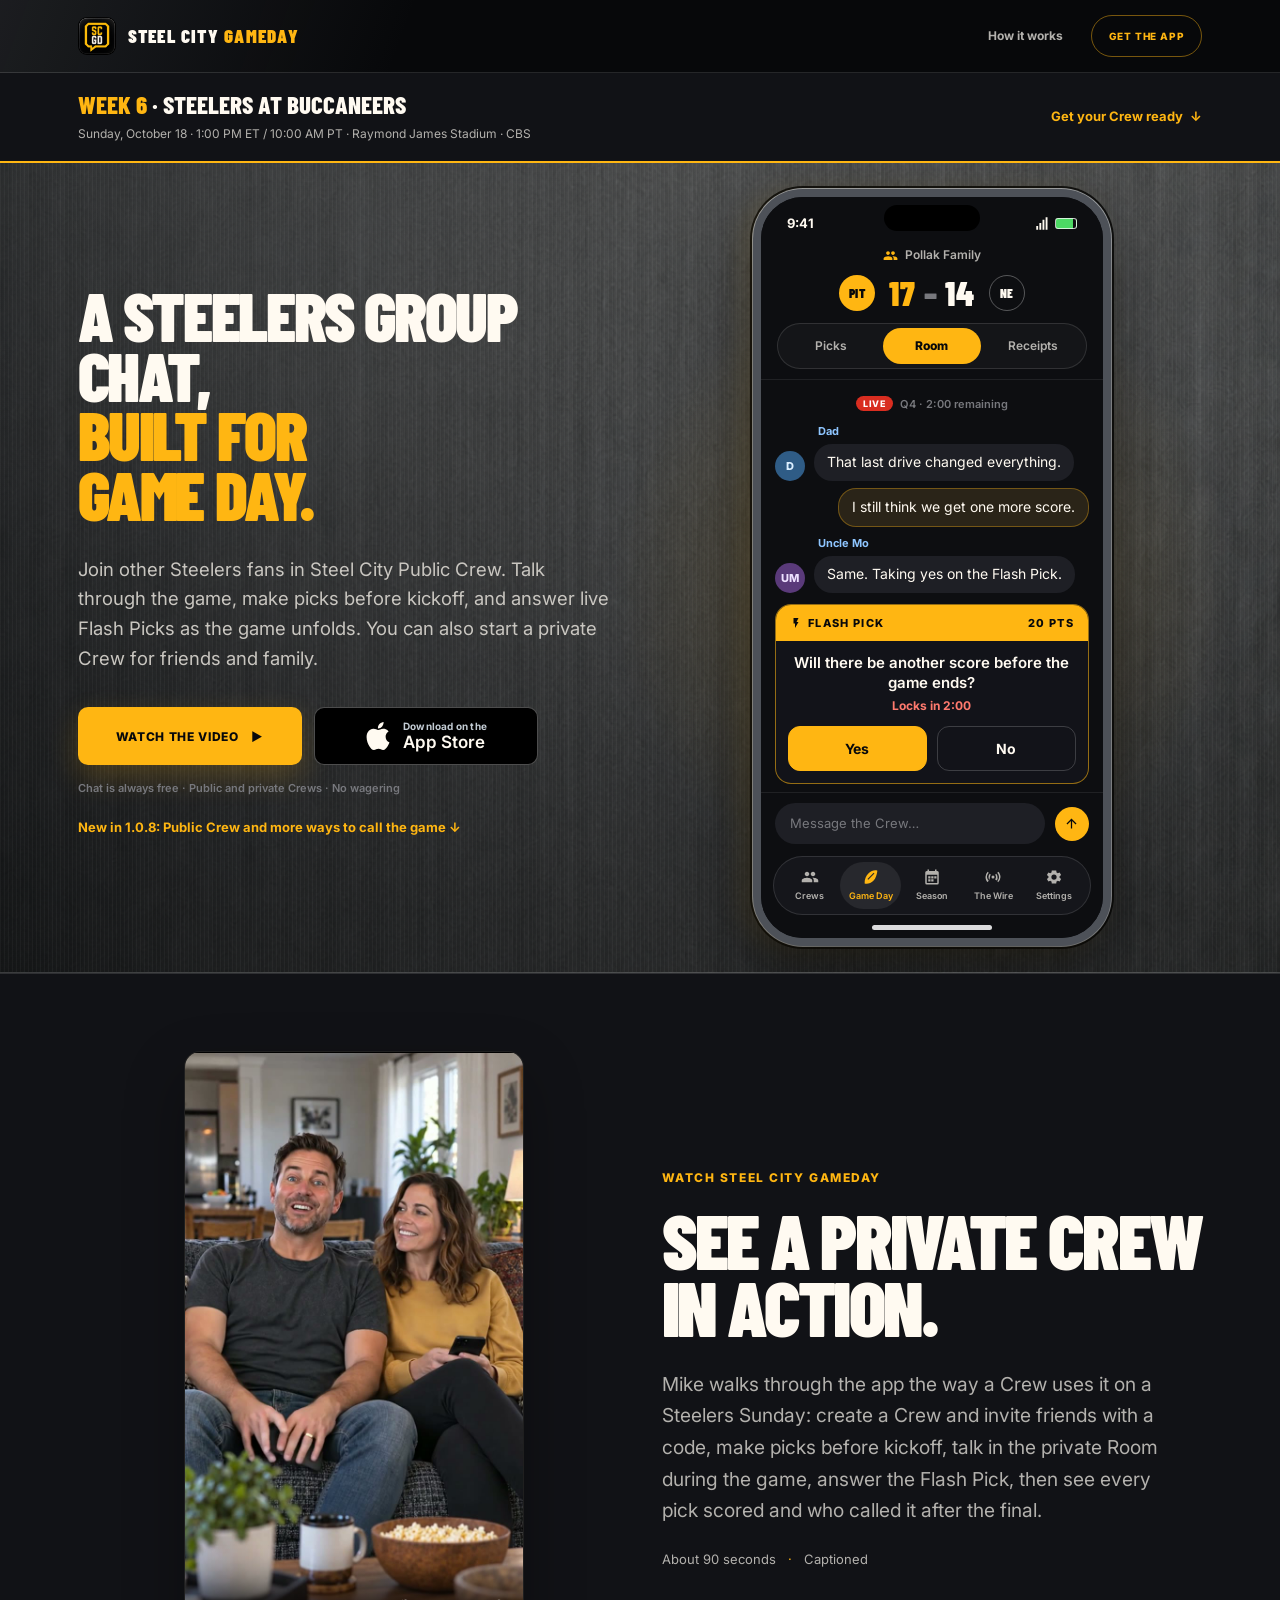
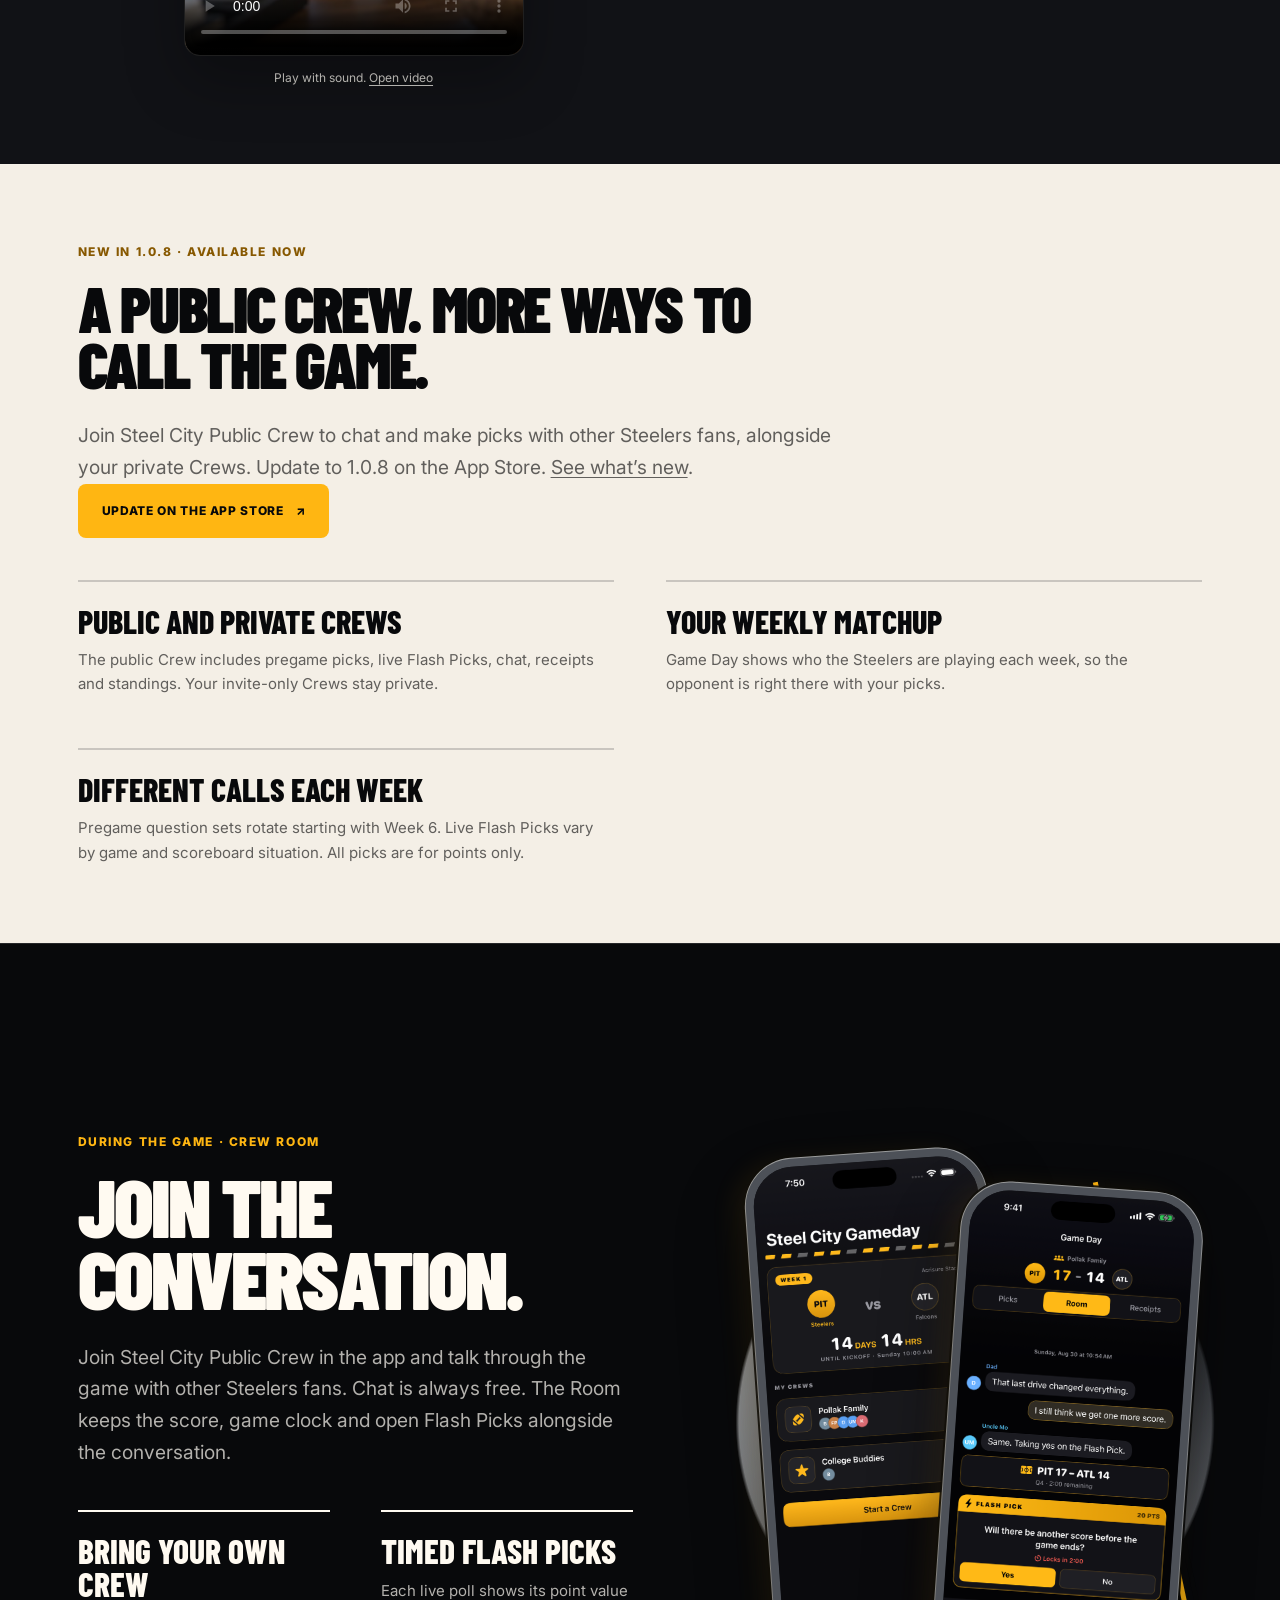
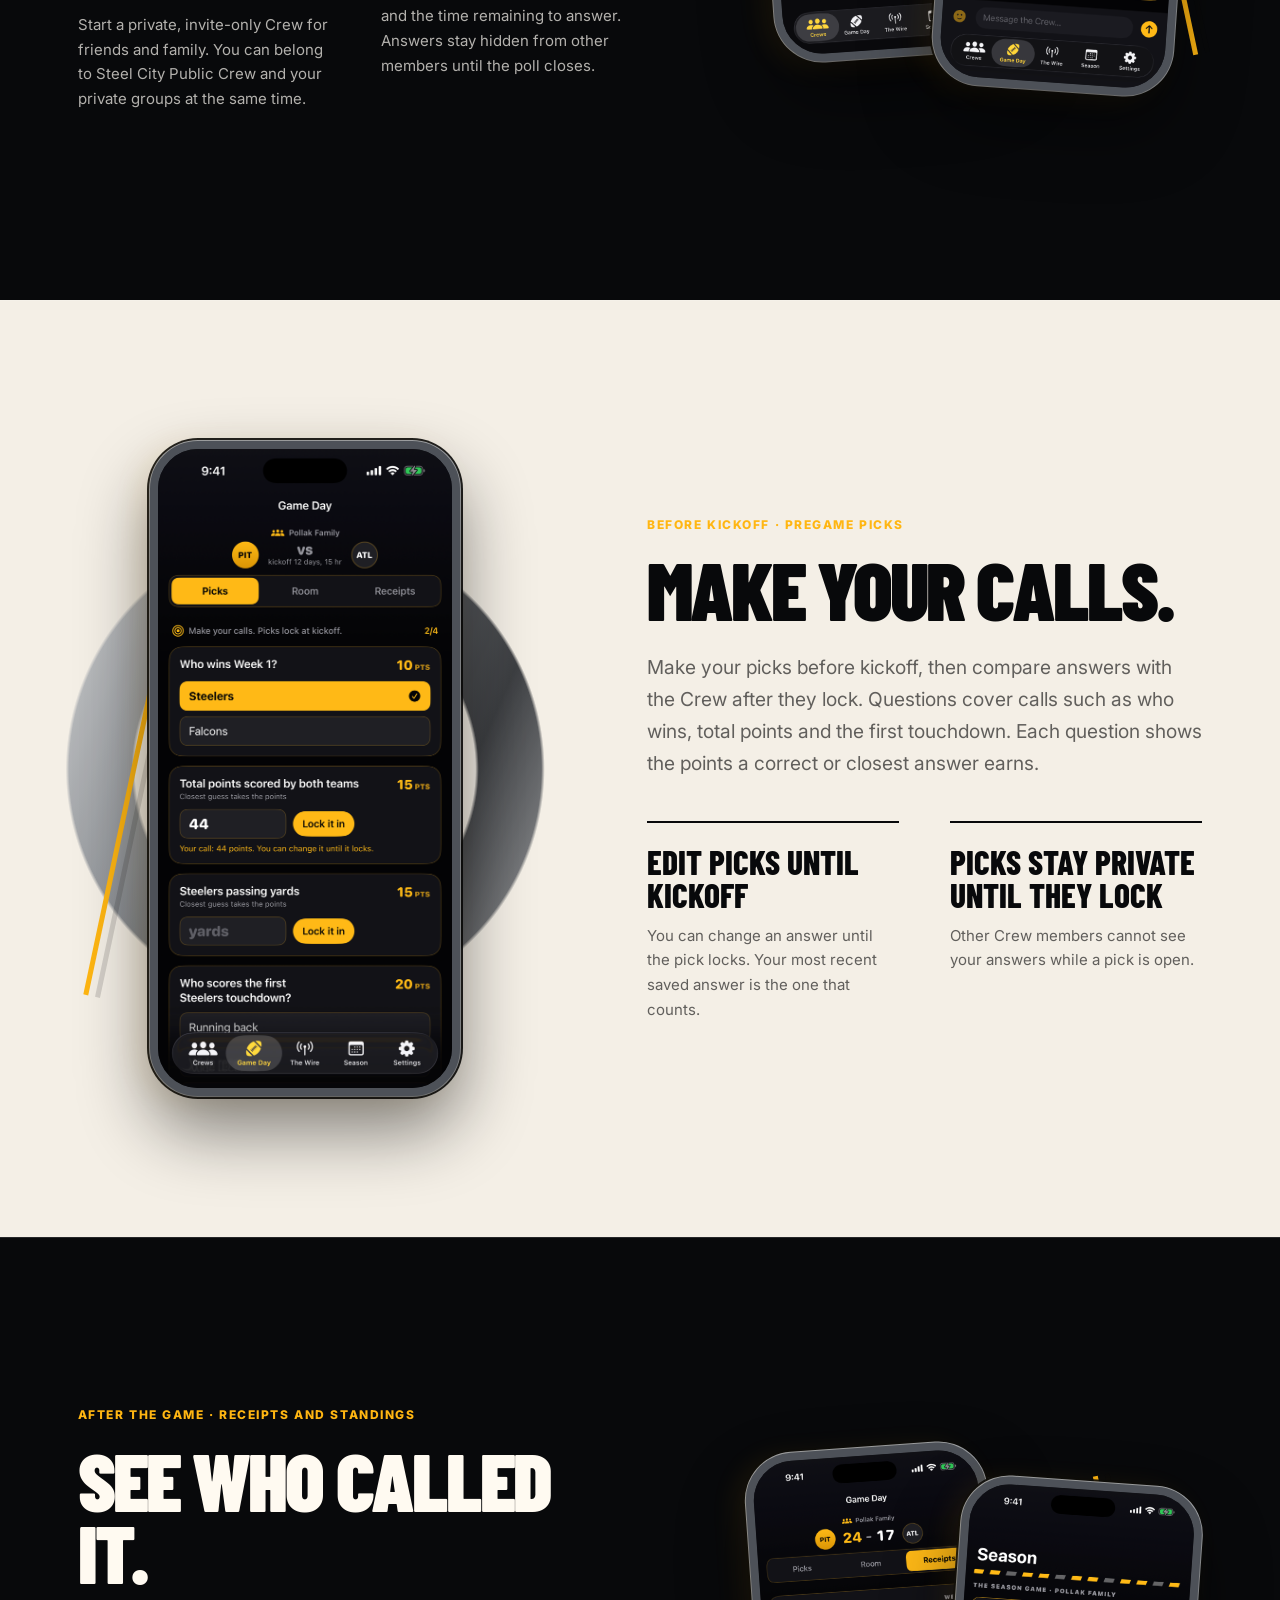
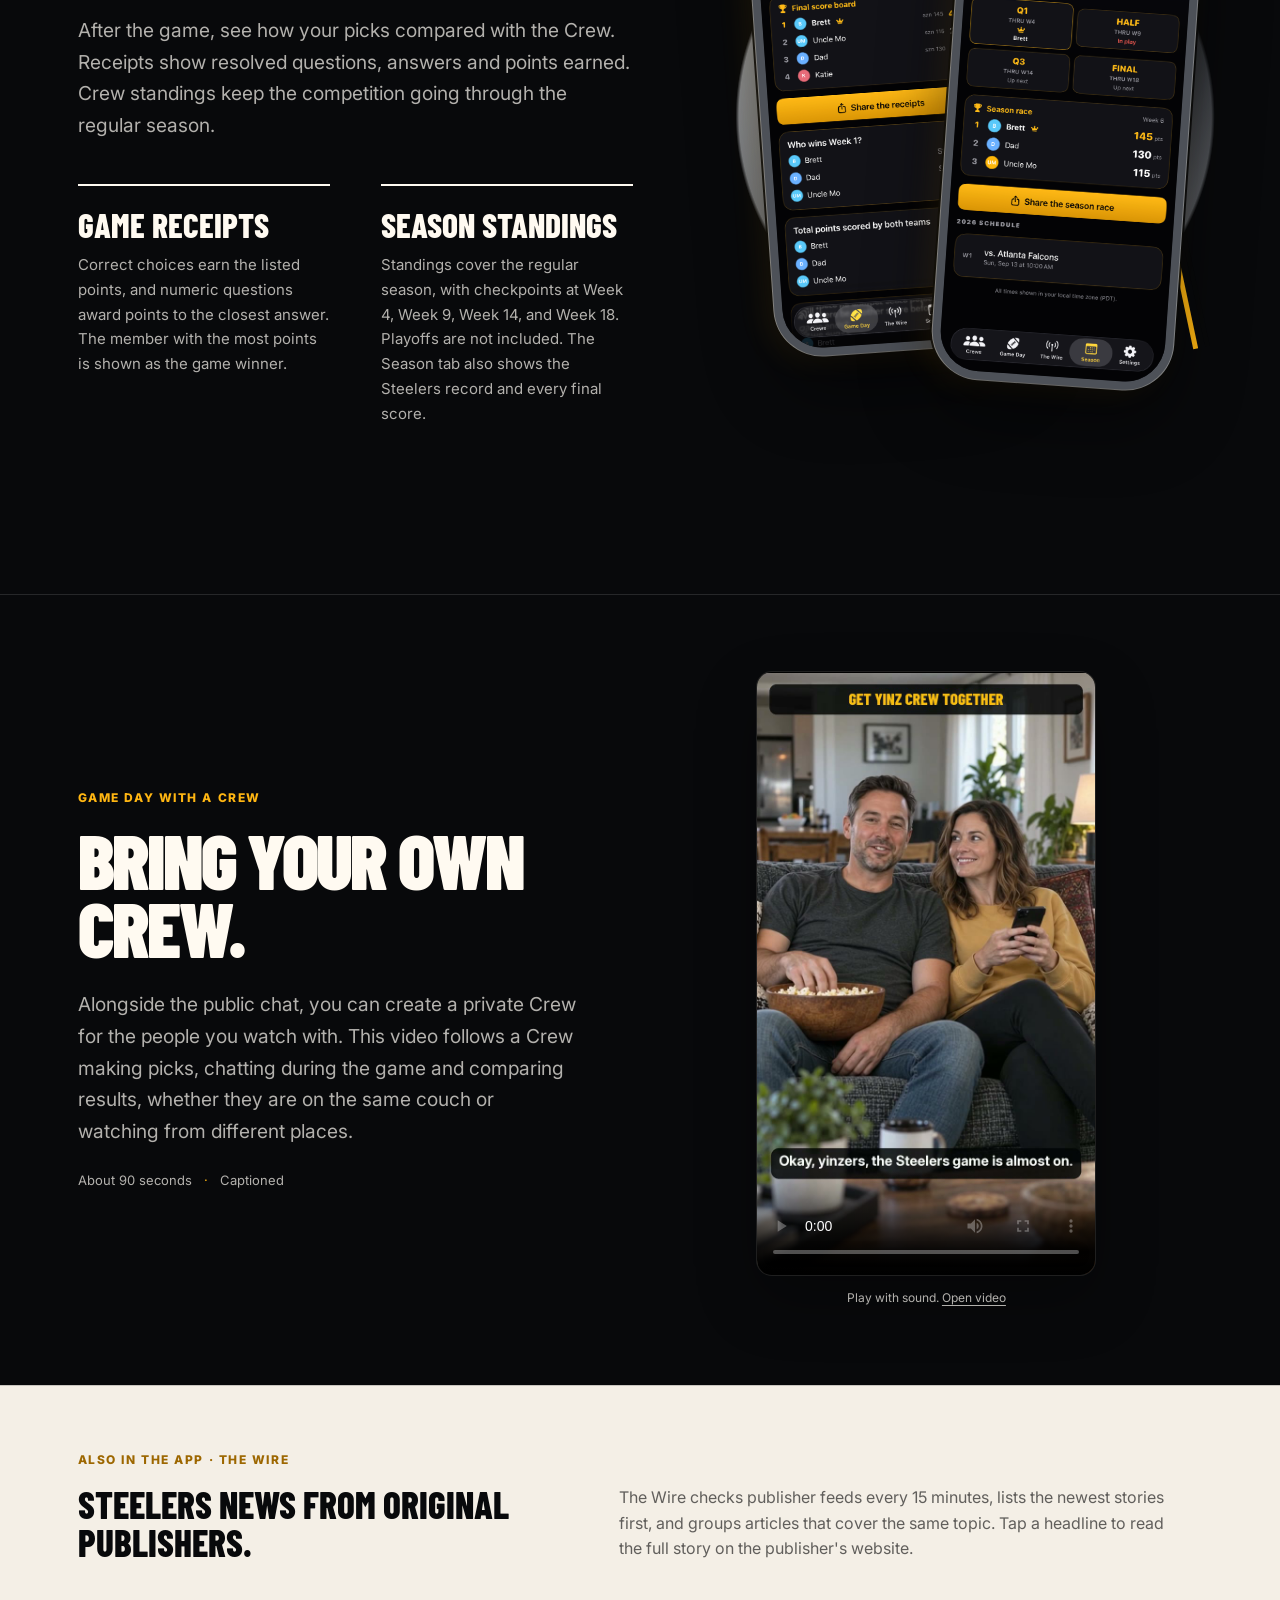
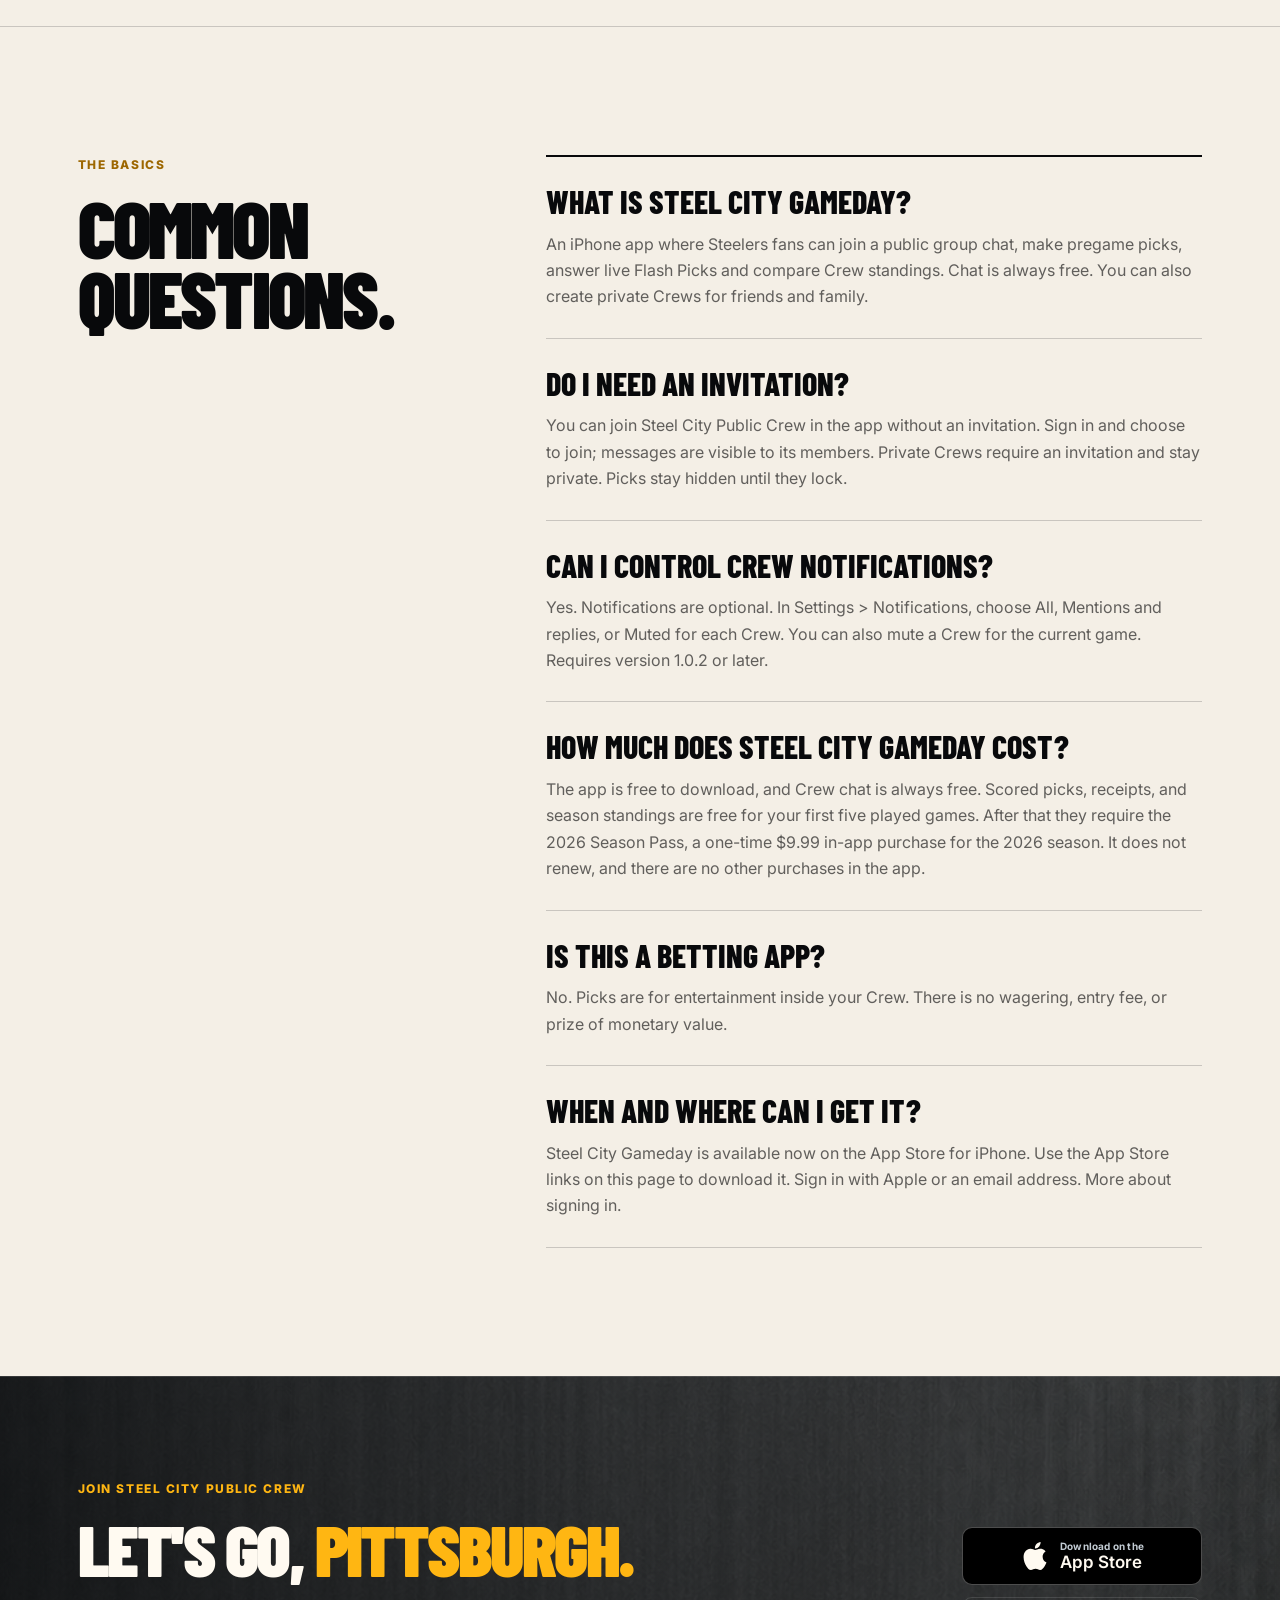
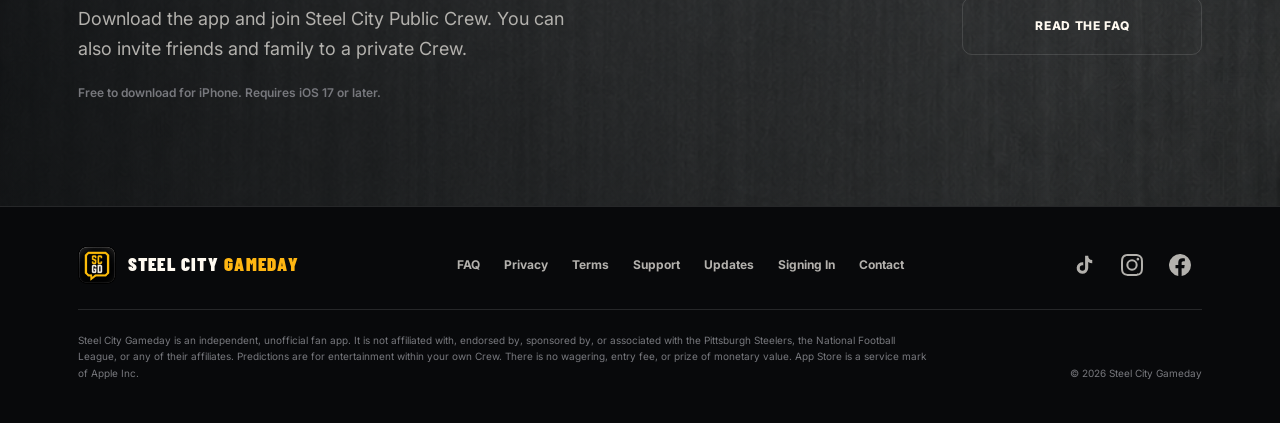
==== commit 55231845: "Kickoff band: Week 6 at Buccaneers (Oct 18, 1 PM ET, Raymond James, CBS)" ====
--- a/index.html
+++ b/index.html
@@ -969,11 +969,11 @@
   </header>
 
   <main id="main">
-    <aside class="kickoff-band" aria-label="Week 5 vs Indianapolis">
+    <aside class="kickoff-band" aria-label="Week 6 at Tampa Bay">
       <div class="wrap kickoff-inner">
         <div>
-          <p class="kickoff-matchup"><span>Week 5</span> · Steelers vs Colts</p>
-          <p class="kickoff-time"><time datetime="2026-10-11T13:00:00-04:00">Sunday, October 11 · 1:00 PM ET / 10:00 AM PT</time> · Acrisure Stadium · CBS</p>
+          <p class="kickoff-matchup"><span>Week 6</span> · Steelers at Buccaneers</p>
+          <p class="kickoff-time"><time datetime="2026-10-18T13:00:00-04:00">Sunday, October 18 · 1:00 PM ET / 10:00 AM PT</time> · Raymond James Stadium · CBS</p>
         </div>
         <a class="kickoff-link" href="#latest">Get your Crew ready <span aria-hidden="true">↓</span></a>
       </div>
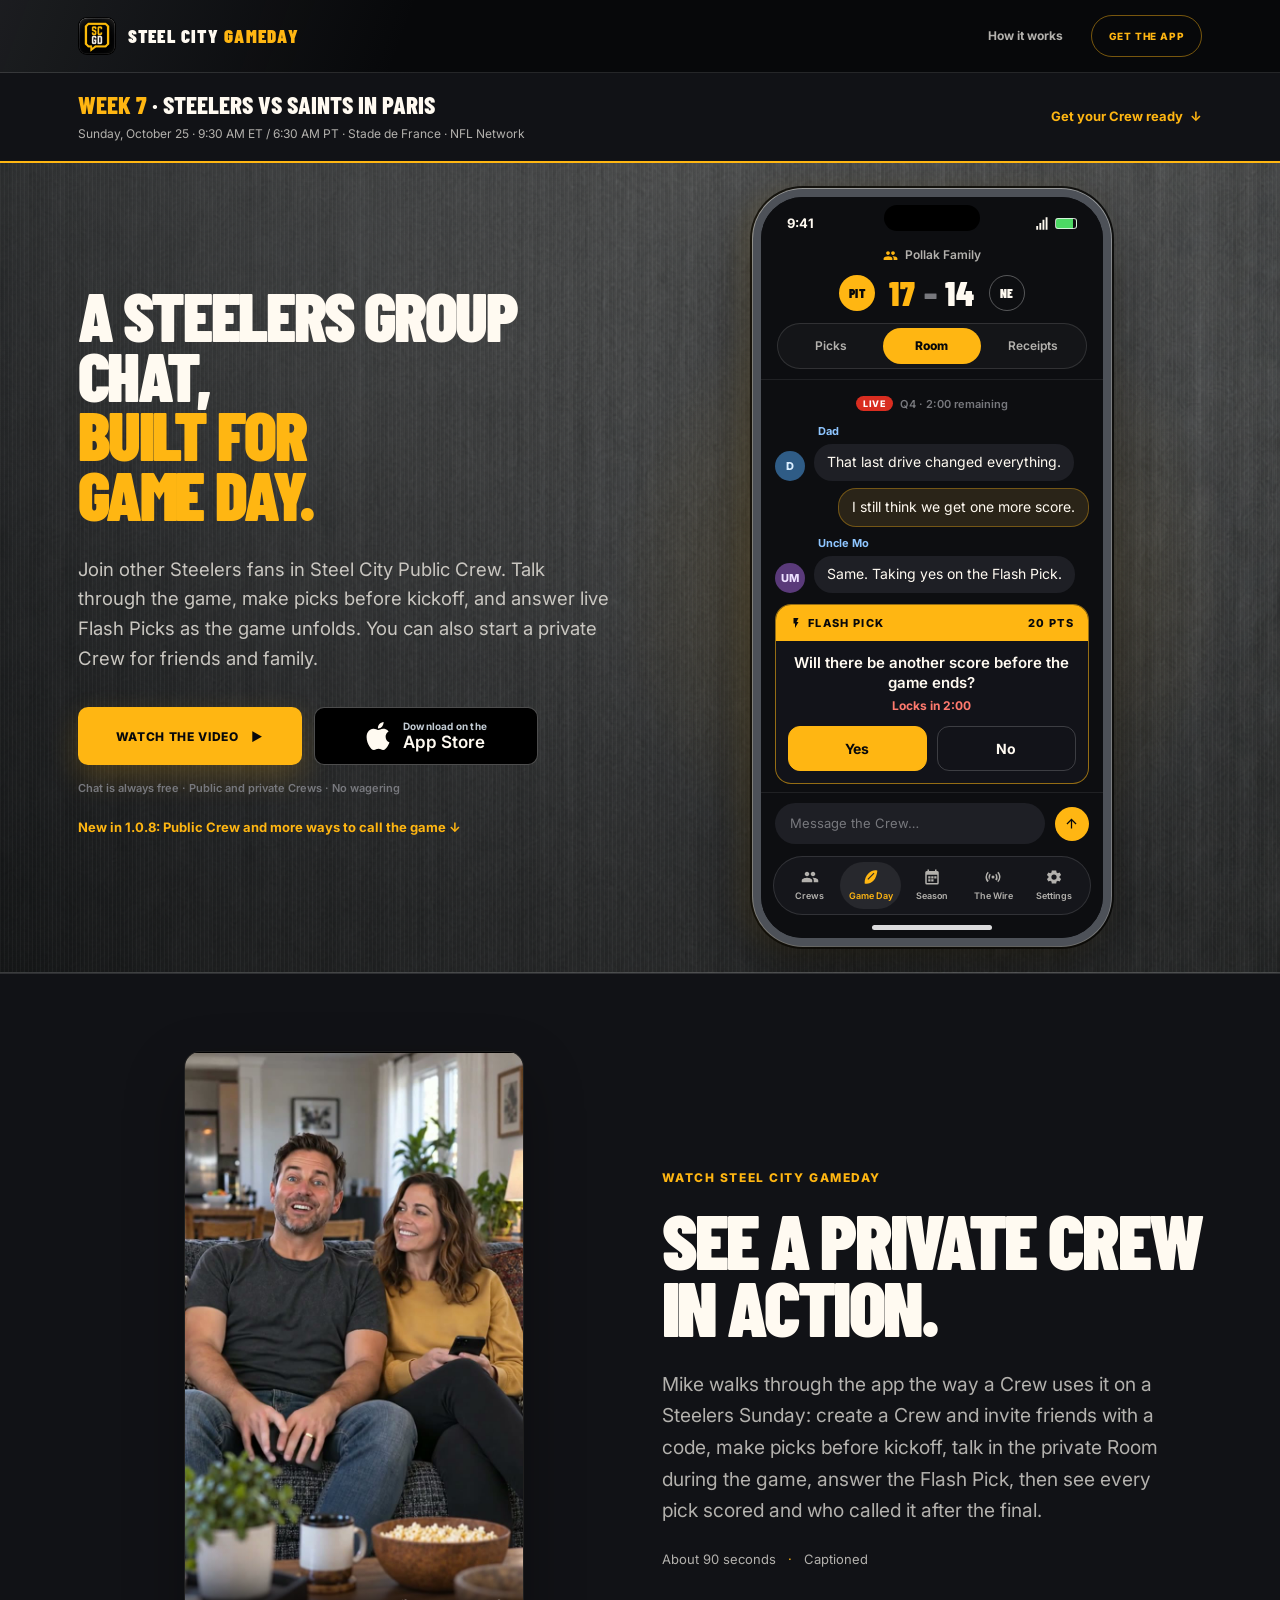
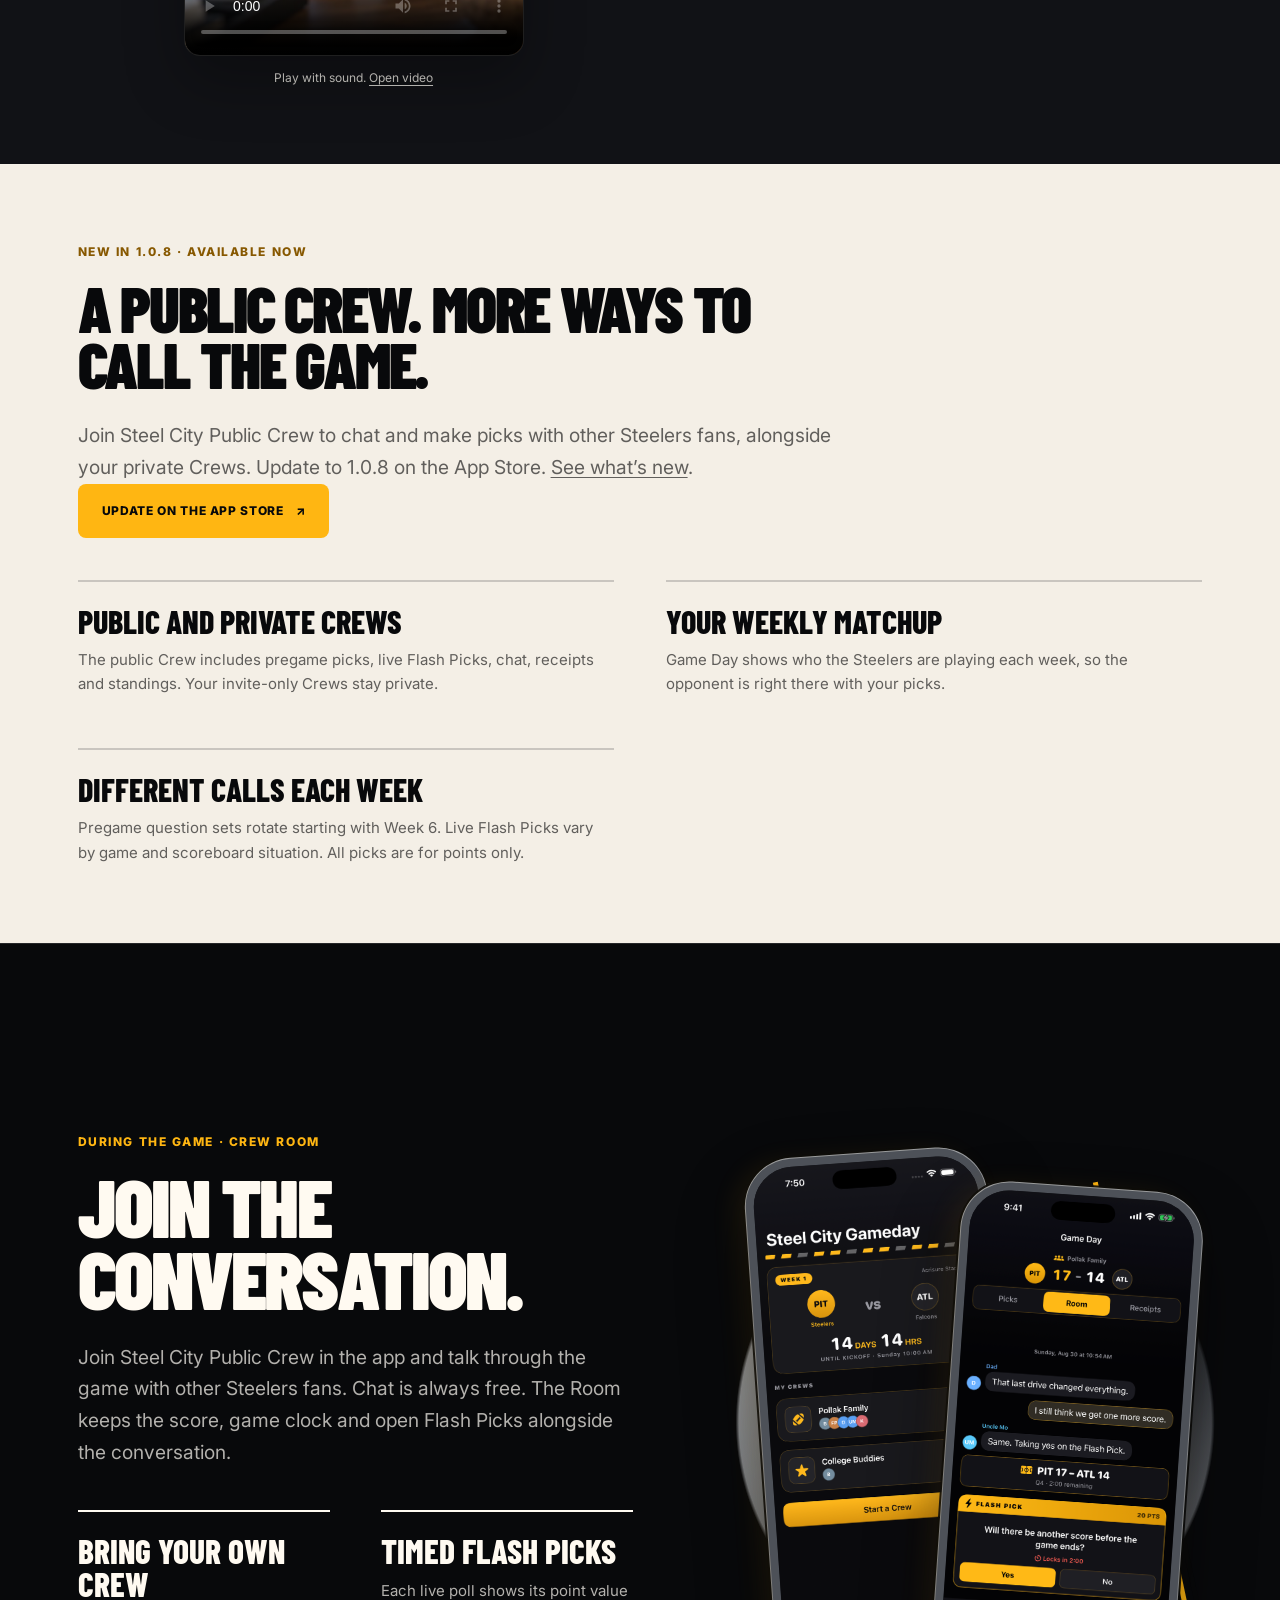
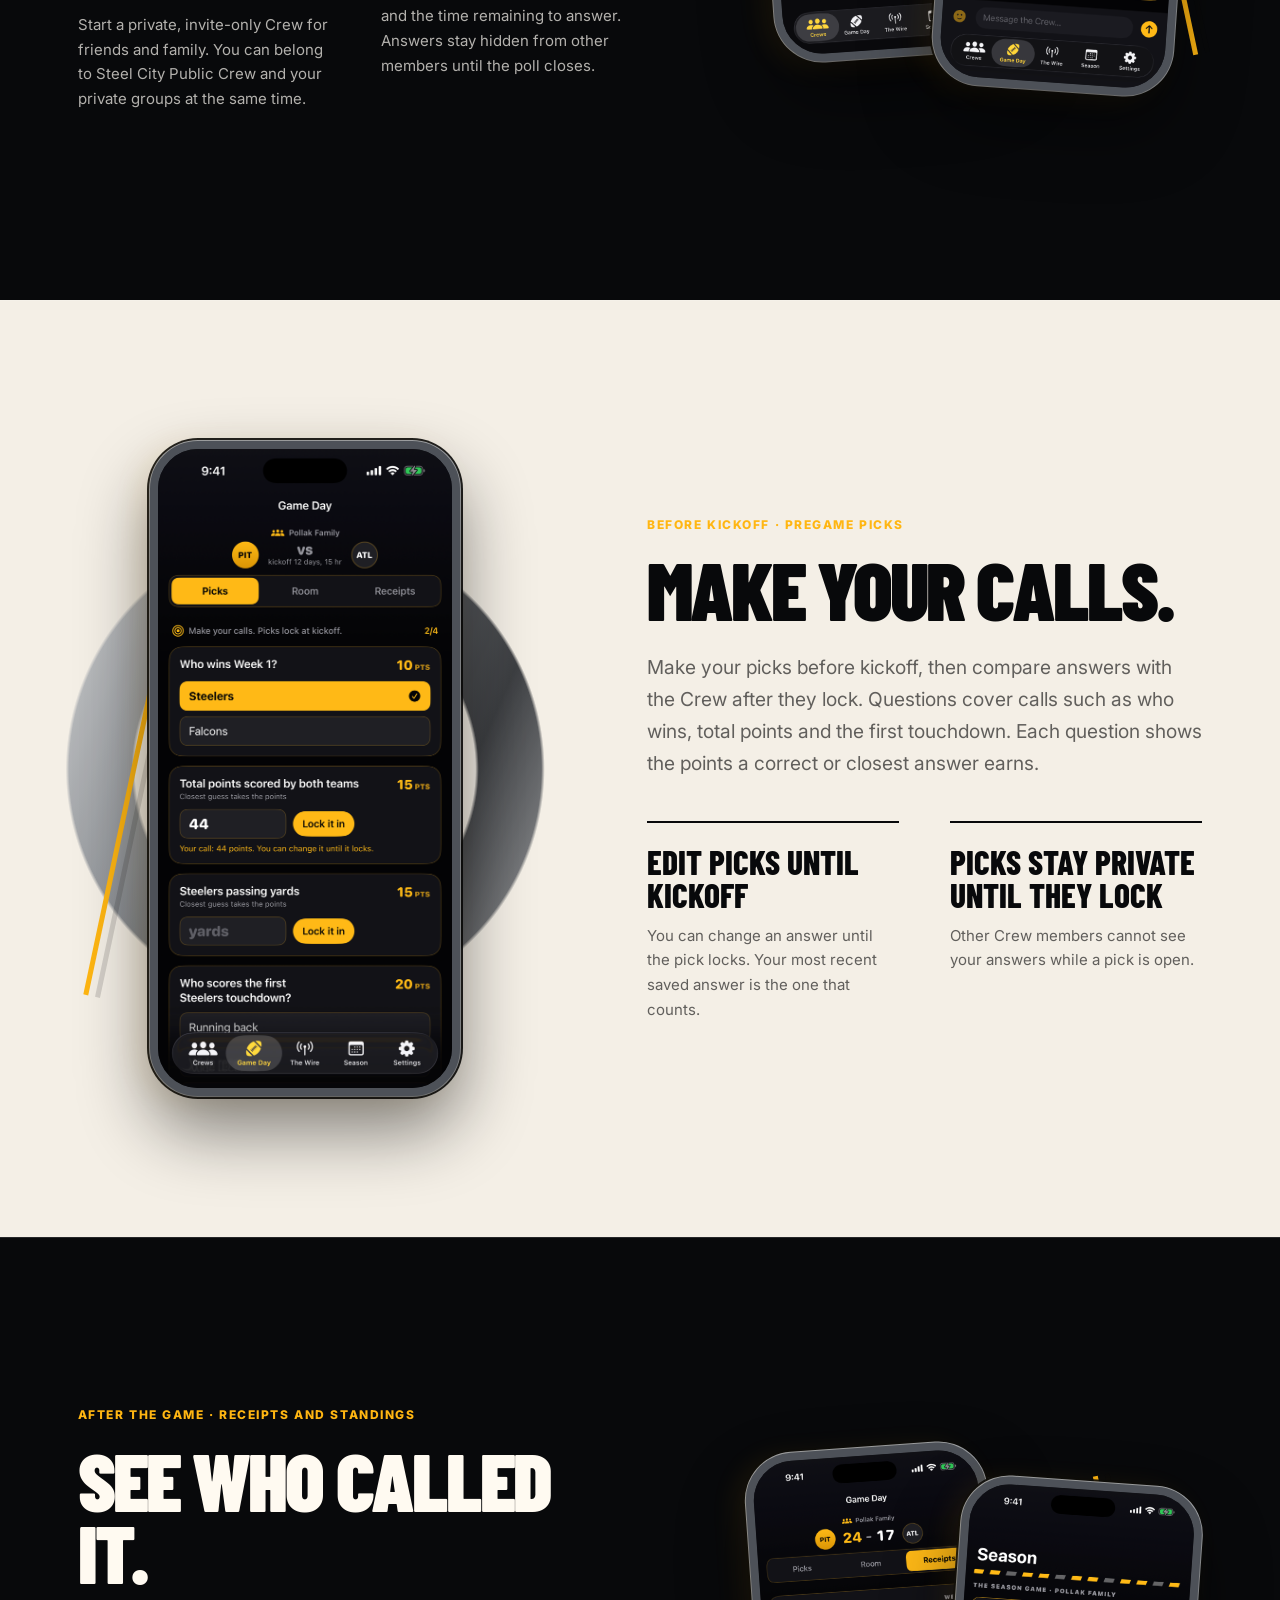
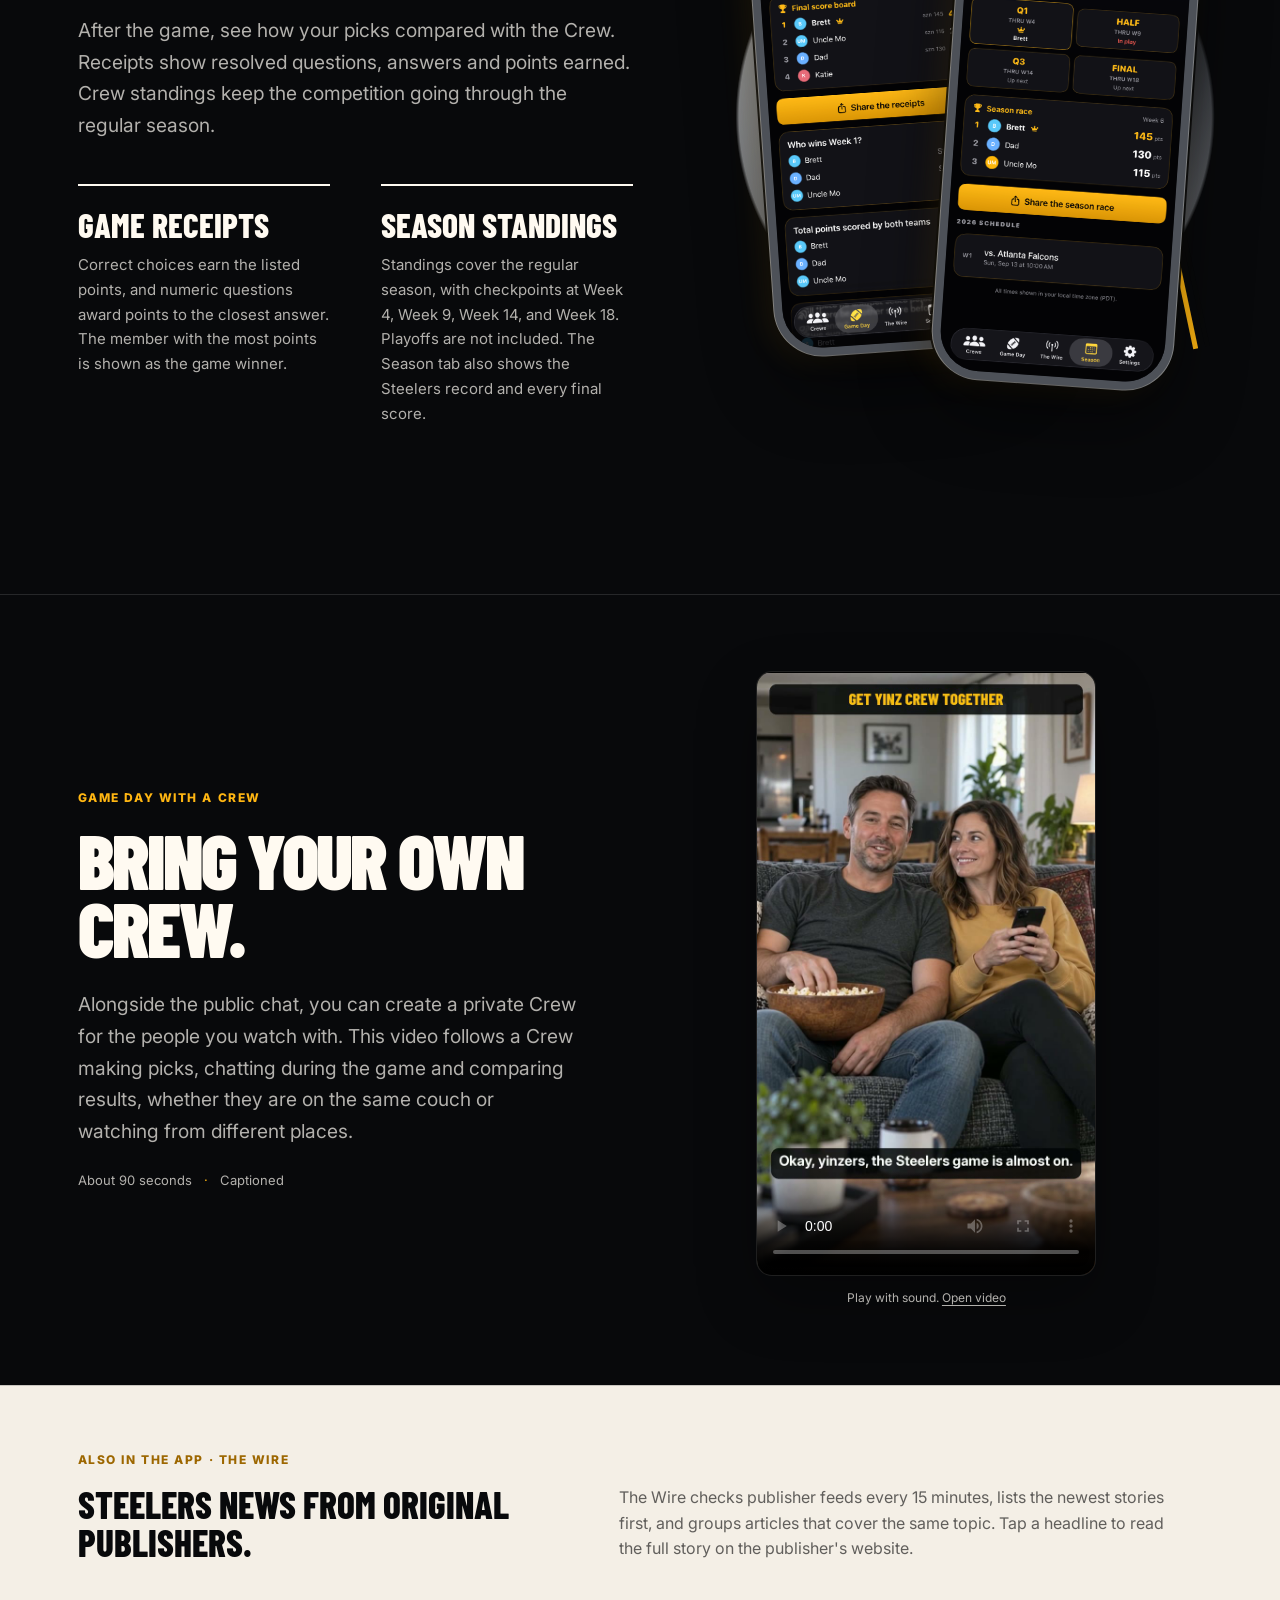
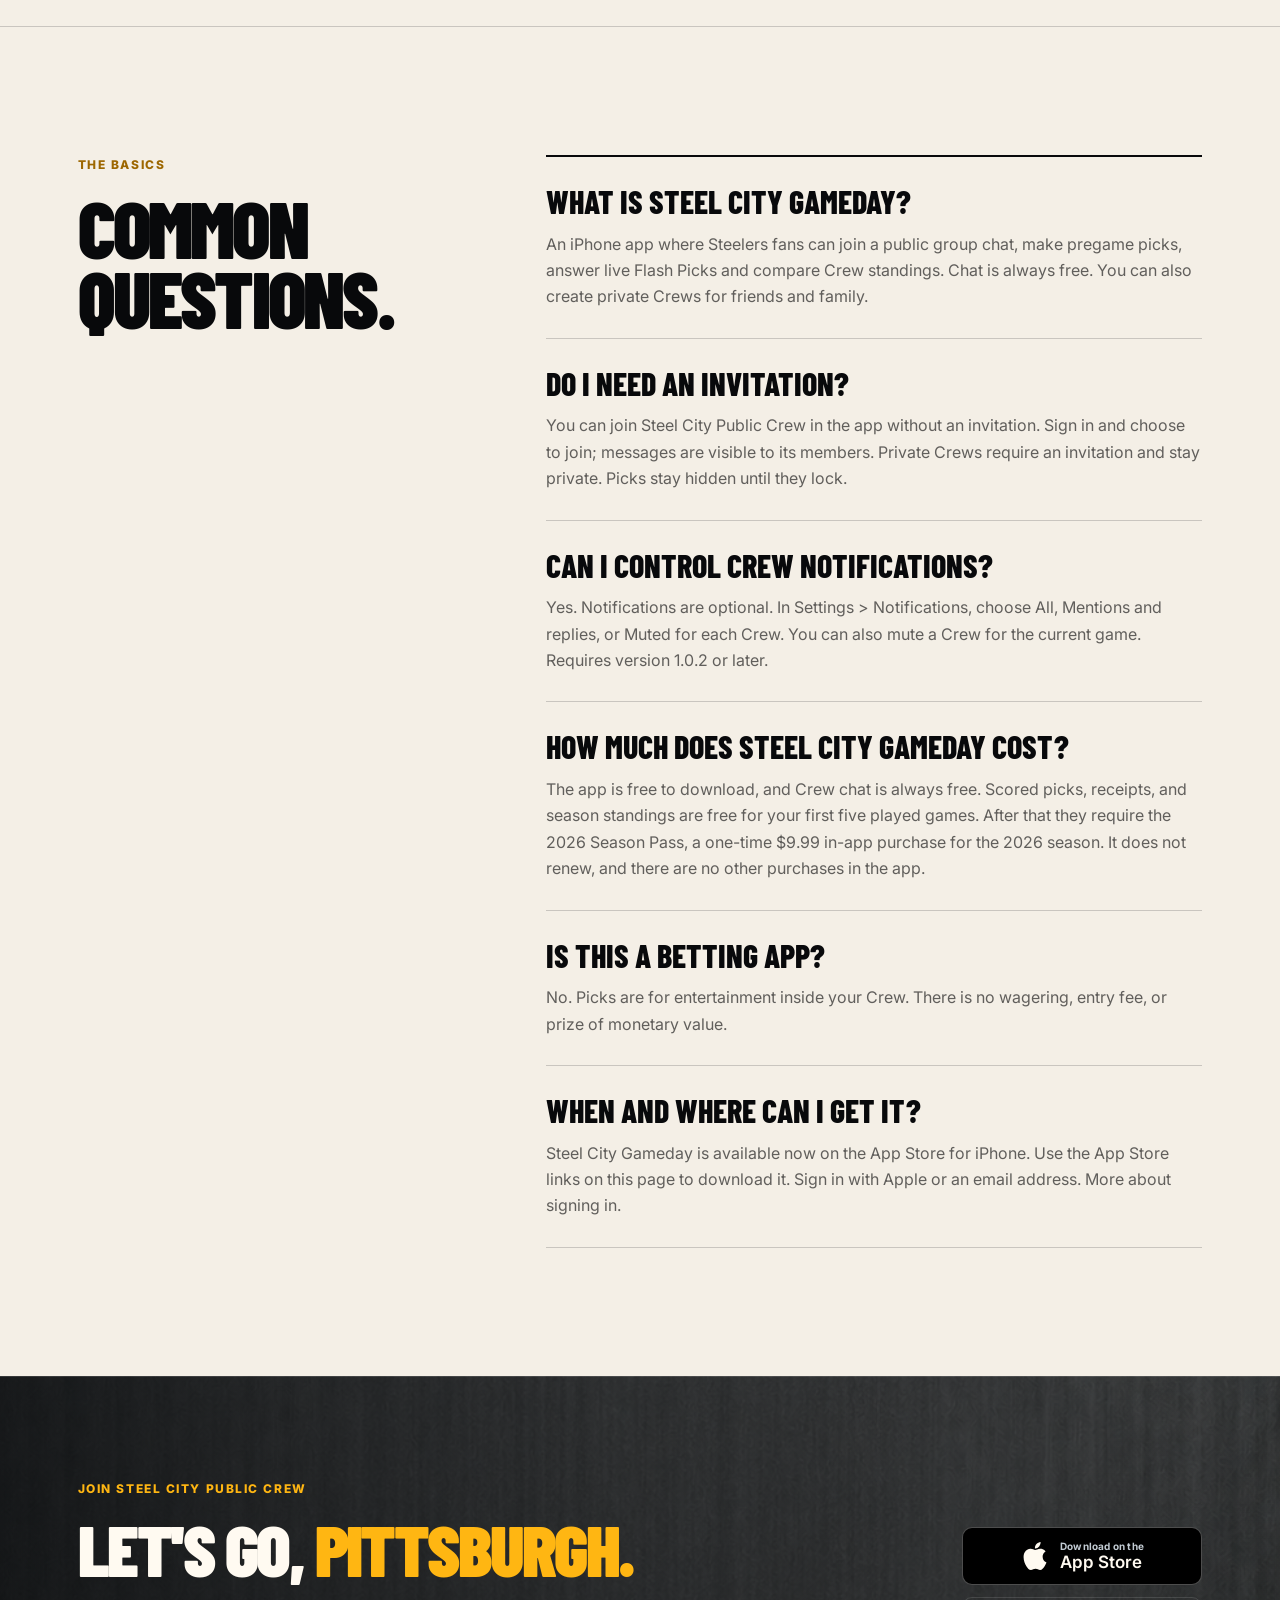
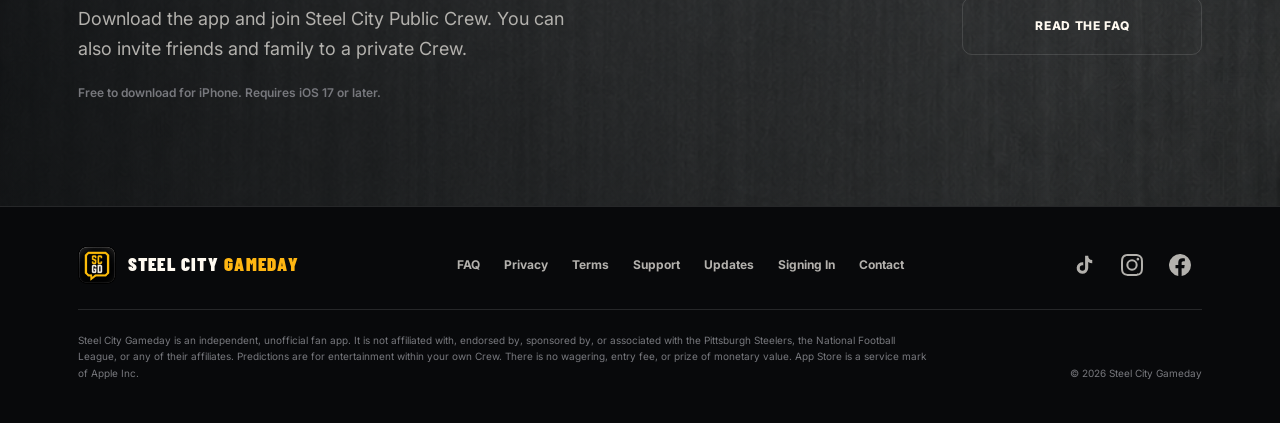
==== commit 411a0cf0: "Kickoff band: Week 7 Steelers vs Saints in Paris (first NFL Paris game)" ====
--- a/index.html
+++ b/index.html
@@ -969,11 +969,11 @@
   </header>
 
   <main id="main">
-    <aside class="kickoff-band" aria-label="Week 6 at Tampa Bay">
+    <aside class="kickoff-band" aria-label="Week 7 in Paris">
       <div class="wrap kickoff-inner">
         <div>
-          <p class="kickoff-matchup"><span>Week 6</span> · Steelers at Buccaneers</p>
-          <p class="kickoff-time"><time datetime="2026-10-18T13:00:00-04:00">Sunday, October 18 · 1:00 PM ET / 10:00 AM PT</time> · Raymond James Stadium · CBS</p>
+          <p class="kickoff-matchup"><span>Week 7</span> · Steelers vs Saints in Paris</p>
+          <p class="kickoff-time"><time datetime="2026-10-25T09:30:00-04:00">Sunday, October 25 · 9:30 AM ET / 6:30 AM PT</time> · Stade de France · NFL Network</p>
         </div>
         <a class="kickoff-link" href="#latest">Get your Crew ready <span aria-hidden="true">↓</span></a>
       </div>
